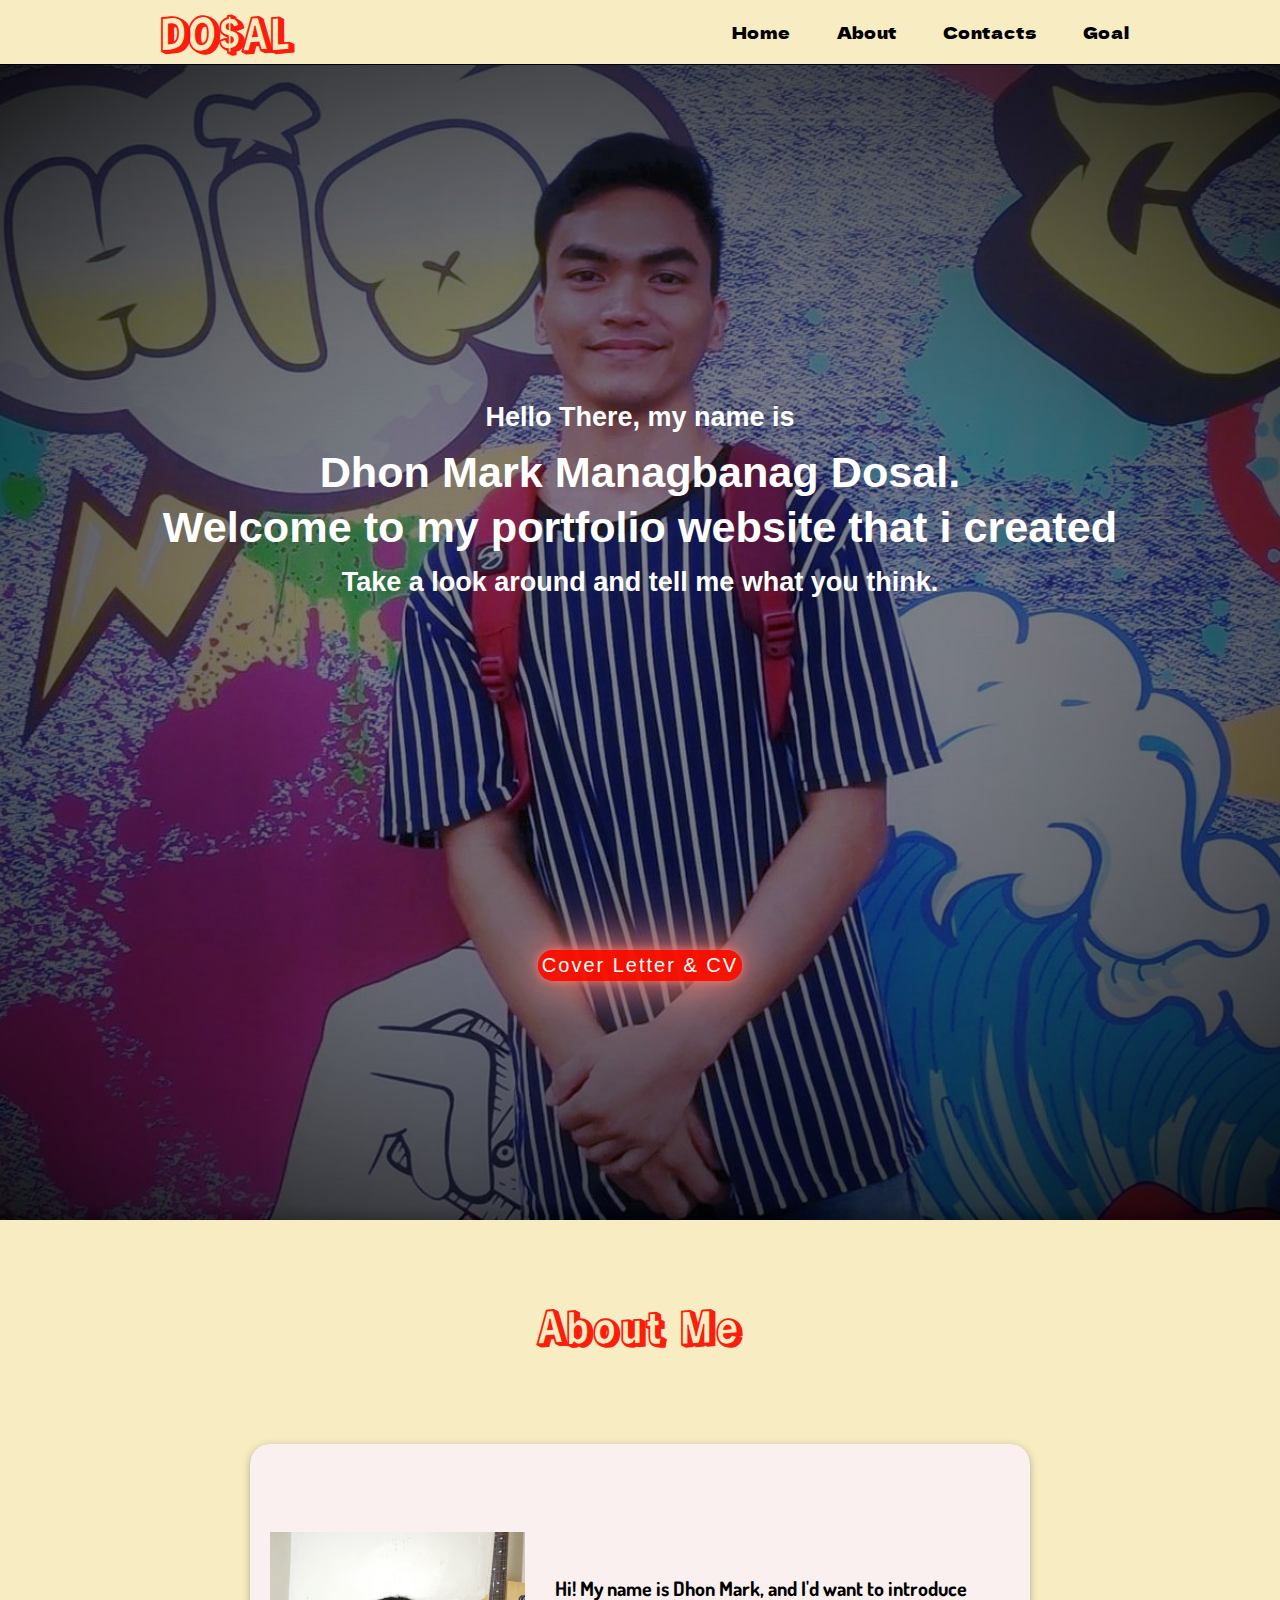
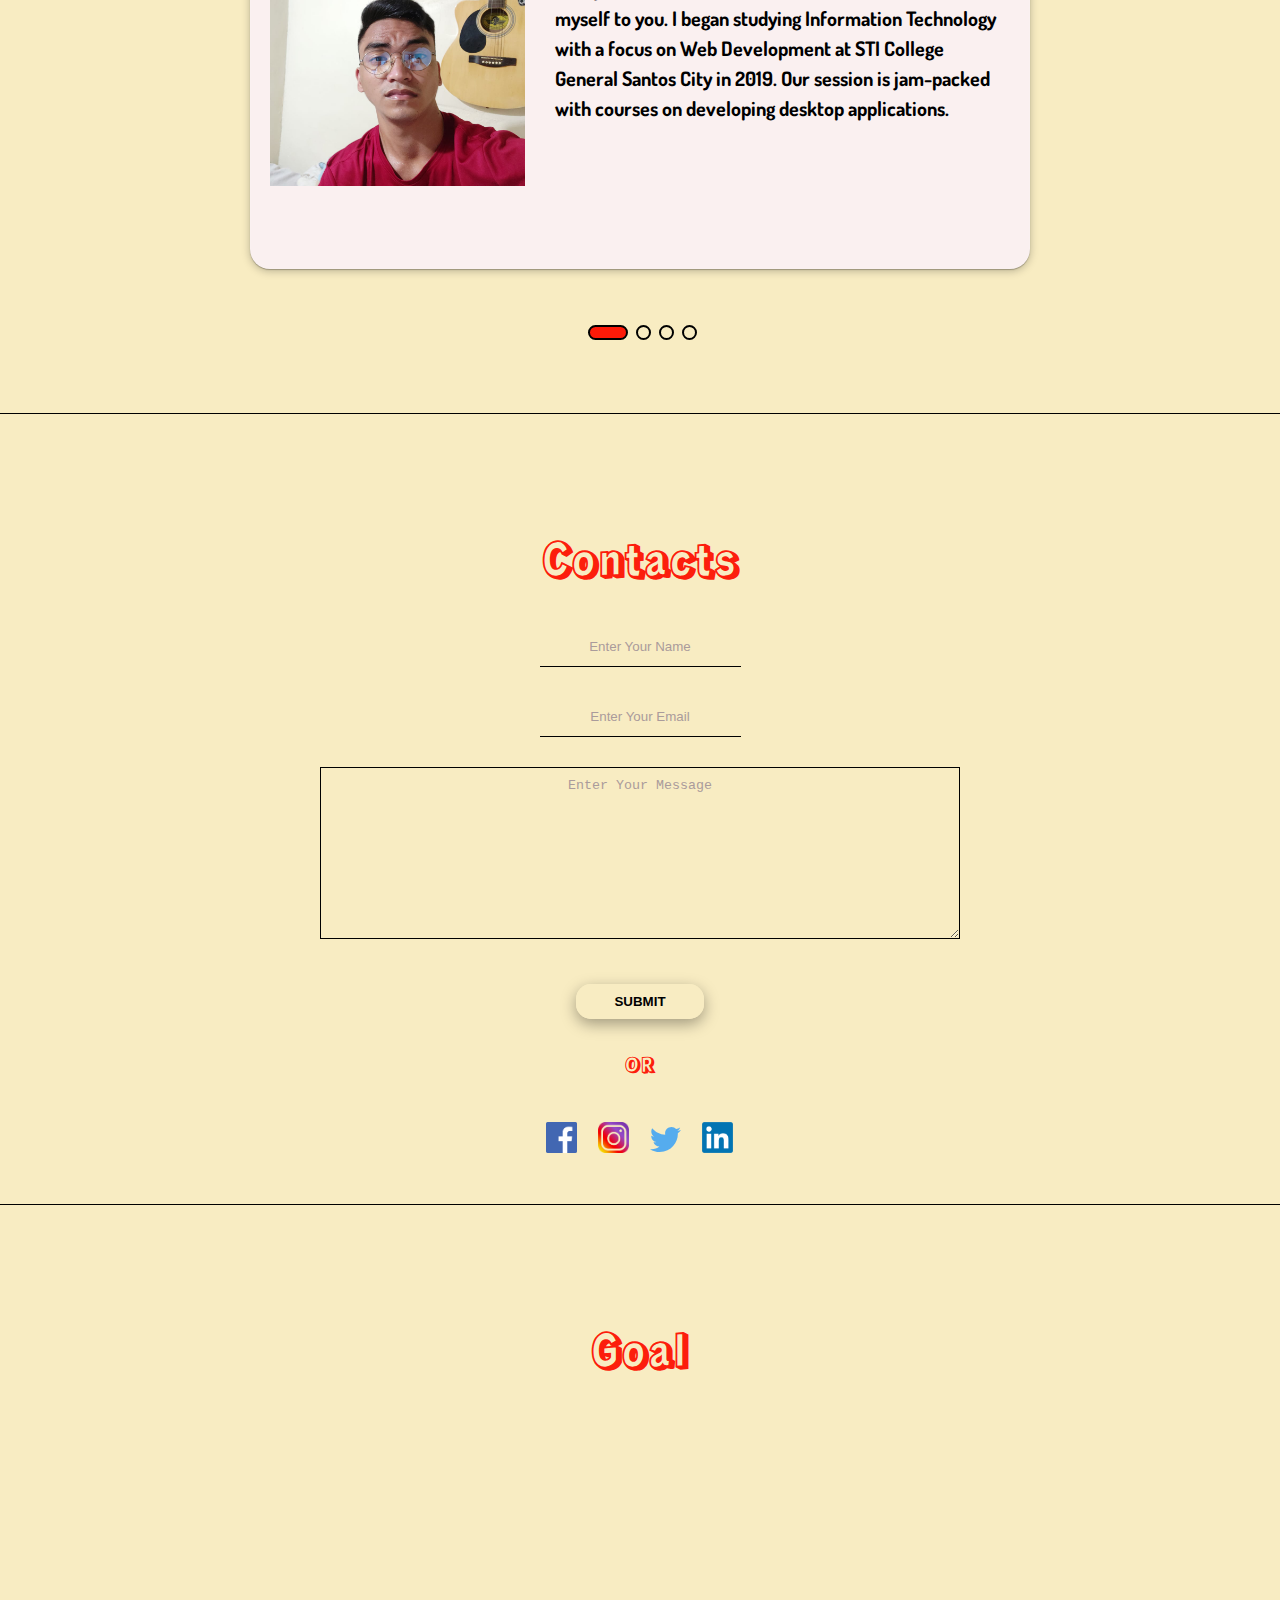
==== index.html @ 9e1e5429 "Creating Goal page" ====
<!DOCTYPE html>
<html>
  <head>
    <meta charset="UTF-8" />
    <meta http-equiv="X-UA-Compatible" content="IE=edge" />
    <meta name="viewport" content="width=device-width, initial-scale=1.0" />
    <title>Dhon Mark Dosal</title>
    <link
      href="https://fonts.googleapis.com/css2?family=Dela+Gothic+One&family=Rock+Salt&display=swap"
      rel="stylesheet"
    />
    <link
      href="https://fonts.googleapis.com/css2?family=Abel&family=Rampart+One&display=swap"
      rel="stylesheet"
    />
    <link rel="stylesheet" href="style.css" />
    <link rel="stylesheet" href="Contacts-Page.css" />
    <link rel="stylesheet" href="AboutMe-Page.css" />
    <link rel="stylesheet" href="Project.css">
  </head>
  <body>
    <!-- Navigation Section -->

    <nav class="nav-container">
      <div class="Logo">
        <a href="#">
          <h5 class="logo-size">Do$aL</h5>
        </a>
        <div class="burger">
          <div class="line1"></div>
          <div class="line2"></div>
          <div class="line3"></div>
        </div>
      </div>
      <ul class="nav-link">
        <li><a href="#">Home</a></li>
        <li><a href="#about">About</a></li>
        <li><a href="#contact">Contacts</a></li>
        <li><a href="#goal">Goal</a></li>
      </ul>
    </nav>

    <!-- Home Section -->

    <section id="home">
      <div class="home-page">
        <h2>Hello There, my name is</h2>
        <h5>Dhon Mark Managbanag Dosal.</h5>
        <h6>Welcome to my portfolio website that i created</h6>
        <h3>Take a look around and tell me what you think.</h3>
      </div>

      <div class="click-me">
        <a href="/Cover&ResumeHTML.html" class="a__" target="CL&RS">
          Cover Letter & CV
        </a>
      </div>
    </section>

    <!-- About Section -->

    <div id="about" class="parent-container">
      <div class="about-title">
        <h6>
          About Me
        </h6>
      </div>
      <div class="container">
        <div class="wrapper">
          <div class="card">
            <div class="card-thumb">
              <img src="images/profile.jpg" alt="" />
            </div>
            <div class="card-body">
              <p id="up-intro" class="review">
                Hi! My name is Dhon Mark, and I'd want to introduce myself to
                you. I began studying Information Technology with a focus on Web
                Development at STI College General Santos City in 2019. Our
                session is jam-packed with courses on developing desktop
                applications.
              </p>
            </div>
          </div>

          <div class="card">
            <div class="card-thumb">
              <img
                src="images/alsome.jpg"
                id="upimage"
                class="client-img"
                alt=""
              />
            </div>
            <div class="card-body">
              <p class="review">
                However, I prefer website creation to a high-paying career in
                the near future. Even though I didn't enjoy this course at first
                since my mother chose it for me, I took it anyway because I know
                I can do it and I am confidence in myself and my abilities, and
                I have proven to myself that this course is one where you will
                continue and try until you succeed.
              </p>
            </div>
          </div>

          <div class="card">
            <div class="card-thumb">
              <img
                src="images/family.jpg"
                id="upimage"
                class="client-img"
                alt=""
              />
            </div>
            <div class="card-body">
              <p class="review">
                College, on the other hand, didn't actually help me learn web
                development. As a result, I chose to further my education by
                taking online classes, watching YouTube lessons, and reading
                e-books. I now have a solid foundation of front-end development
                and am starting to study back-end development. I like
                programming because it allows me to solve problems and I believe
                it helps me grow as a person. To pursue my programming job, I
                even gave up my casual gaming interest.
              </p>
            </div>
          </div>
          <div class="card">
            <div class="card-thumb">
              <img src="images/dancecompet.jpg" style="height: 100%;" alt="" />
            </div>
            <div class="card-body">
              <p id="up-intro" class="review">
                In terms of hobbies, I used to enjoy dancing and competing when
                I was in junior high because I was occasionally one of our
                school's representatives, which was also an achievement for me,
                and then it was all just experience, which I enjoy those days
                while I'm studying because my high school days aren't boring
                either.
              </p>
            </div>
          </div>
        </div>
        <div class="indicators">
          <button class="active"></button>
          <button></button>
          <button></button>
          <button></button>
        </div>
      </div>
    </div>

    <!-- Contacts Section -->

    <div id="contact" class="contact-container">
      <h6 class="contact-title">
        Contacts
      </h6>
      <form action="" class="form">
        <input
          type="text"
          name="name"
          class="input"
          placeholder="Enter Your Name"
        />
        <input
          type="email"
          name="email"
          class="input"
          placeholder="Enter Your Email"
        />
        <textarea
          name="msg"
          id="msg"
          cols="30"
          rows="10"
          placeholder="Enter Your Message"
        ></textarea>
        <input
          type="submit"
          value="SUBMIT"
          id="send"
          onclick="alert ('Thank You!')"
        />
      </form>
      <h6 class="or">
        OR
      </h6>
      <div class="socialmed-container">
        <div class="image-contact">
          <a
            href="https://www.facebook.com/profile.php?id=100070539969388"
            target="facebook-profile"
          >
            <img src="images/facebook.png" alt="" />
          </a>
        </div>
        <div class="image-contact">
          <a
            href="https://www.instagram.com/dhonmark7/"
            target="instagram-profile"
          >
            <img src="images/instagram.svg" alt="" />
          </a>
        </div>
        <div class="image-contact">
          <a href="https://twitter.com/dhon_mark" target="twitter-profile">
            <img src="images/twittersvg.svg" alt="" />
          </a>
        </div>
        <div class="image-contact">
          <a
            href="https://www.linkedin.com/in/dhon-mark-dosal-77a801222/"
            target="linked-profile"
          >
            <img src="images/linkedin.png" alt="" />
          </a>
        </div>
      </div>
    </div>

<!-- Goal Section -->

    <div id="goal" class="project-container">
      <h6> Goal </h6>
    </div>


    <script src="app.js"></script>
  </body>
</html>
---- style.css ----
@import url("https://fonts.googleapis.com/css2?family=Sarabun:wght@300&display=swap");
@import url("https://fonts.googleapis.com/css2?family=Dosis:wght@300&display=swap");

* {
  padding: 0;
  margin: 0;
  box-sizing: border-box;
}
html {
  scroll-behavior: smooth;
}
/* Nav Style */

.nav-container {
  display: flex;
  width: 100%;
  height: auto;
  text-align: center;
  background: #f8ecc2;
  border-bottom: 1px solid #000000;
  font-family: "Dela Gothic One", cursive;
  align-content: stretch;
  justify-content: space-around;
  transition: 0.9s ease-in;
  position: fixed;
  z-index: 10;
  transition: all 5s ease-in;
  top: 0;
}
.Logo {
  display: flex;
  width: 15%;
  align-items: center;
  justify-content: center;
  transition: 0.5s ease-in-out;
}
.Logo a {
  text-decoration: none;
  text-transform: uppercase;
  color: #fd1100f5;
  font-size: 35px;
  font-family: "Rampart One", cursive;
  letter-spacing: -3px;
}
.nav-link {
  display: flex;
  width: 45%;
  align-items: center;
  justify-content: flex-end;
  transition: all 0.9s ease-in;
}
.nav-link li {
  display: flex;
  padding: 20px 4%;
}
.nav-link li a {
  text-decoration: none;
  color: #000000;
  font-family: "Dela Gothic One", cursive;
  font-size: 16px;
}
.burger {
  display: none;
  padding-top: 20px;
}
.burger div {
  width: 25px;
  height: 3px;
  background-color: #000000;
  margin: 5px;
}

@media only screen and (max-width: 800px) {
  .nav-container {
    flex-direction: column;
    width: 100%;
    transition: all 0.9s ease-in;
    position: fixed;
    z-index: 1;
    position: fixed;
  }
  .Logo {
    width: 100%;
    display: flex;
    align-items: center;
    padding-left: 21.5%;
    transition: 0.9s ease-in;
    margin: 10px 0px;
  }
  .Logo a {
    width: 70%;
  }
  .burger {
    display: block;
    padding-top: 3px;
    margin-left: 20%;
    cursor: pointer;
  }
  .nav-link {
    width: 100%;
    flex-direction: column;
    display: none;
    align-items: center;
    justify-content: center;
    transition: 0.9s ease-in;
  }
  .nav-link ul {
    width: 100%;
  }
  .nav-link.active {
    display: flex;
    transition: 0.9s ease-in;
  }
}

/* Home Style */

section {
  position: relative;
  margin-top: 50px;
  width: 100%;
  height: 130vh;
  background-position: bottom;
  background-repeat: no-repeat;
  background-size: cover;
  background-image: url("./images/Dosalpic.jpg");
  transition: 0.5s;
  overflow: hidden;
}
.home-page {
  display: flex;
  width: 100%;
  height: 100vh;
  align-items: center;
  justify-content: center;
  flex-direction: column;
  font-size: 30px;
  font-family: "Franklin Gothic Medium", "Arial Narrow", Arial, sans-serif;
  line-height: 55px;
  color: #ffffff;
  transition: 0.5s ease-in-out;
}
h2 {
  font-size: 3vh;
}
h5,
h6 {
  font-size: 4.8vh;
}
h6 {
  font-size: 4.8vh;
}
h3 {
  font-size: 3vh;
}

@media only screen and (max-width: 1050px) {
  .home-page {
    display: flex;
    width: 100%;
    height: 100vh;
    align-items: center;
    justify-content: center;
    line-height: 60px;
    transition: 0.8s ease-out;
  }

  h2 {
    font-size: 2.5vh;
  }
  h5 {
    font-size: 4vh;
  }
  h6 {
    font-size: 4vh;
  }
  h3 {
    font-size: 2.5vh;
  }
}

@media only screen and (max-width: 700px) {
  .home-page {
    display: flex;
    width: 100%;
    align-items: center;
    justify-content: center;
    line-height: 50px;
    transition: 0.8s ease-out;
  }
  h2 {
    font-size: 2.5vh;
  }
  h5 {
    font-size: 3.5vh;
  }
  h6 {
    font-size: 3.5vh;
  }
  h3 {
    font-size: 2.5vh;
  }
}

@media only screen and (max-width: 600px) {
  .Logo a {
    display: flex;
    font-size: 35px;
    justify-content: center;
    align-items: center;
  }
  .home-page {
    justify-content: center;
    line-height: 40px;
    transition: 0.8s ease-out;
  }
  h2 {
    font-size: 2.5vh;
  }
  h5 {
    font-size: 3.5vh;
  }
  h6 {
    font-size: 2vh;
  }
  h3 {
    font-size: 2vh;
  }
}
@media only screen and (max-width: 414px) {
  h5 {
    font-size: 19px;
  }
}
.click-me {
  display: flex;
  width: 100%;
  height: 40px;
  align-items: flex-start;
  justify-content: center;
  font-family: "Franklin Gothic Medium", "Arial Narrow", Arial, sans-serif;
}
.click-me .a__ {
  font-size: 20px;
  text-decoration: none;
  text-transform: capitalize;
  letter-spacing: 2px;
  color: #fff;
  background-color: #fd1100f5;
  box-shadow: 0 0 10px #ff7369f5, 0 0 40px #f07f77f5, 0 0 80px #d4837df5;
  transition: 0.3s;
  padding: 4px;
  position: absolute;
  border-radius: 15px;
}
.a__:hover {
  border-radius: 15px;
  box-shadow: 0 0 0 0;
  transition: 1s;
}
---- Contacts-Page.css ----
/* Contact Me Style
width 257.3px
height 534.4px
half 227px
*/

.contact-container {
  width: 100%;
  height: auto;
  background: #f8ecc2;
  flex-direction: column;
  border-top: 1px solid #000000;
  border-bottom: 1px solid #000000;
}
.contact-title {
  display: flex;
  width: 100%;
  height: 30%;
  padding: 7rem 0;
  align-items: center;
  justify-content: center;
  font-family: "Rampart One", cursive;
  color: #fd1100f5;
  letter-spacing: -1px;
}
.form {
  display: flex;
  flex-direction: column;
  box-sizing: border-box;
  align-items: center;
  color: #fff;
  margin-top: -5.5rem;
}
.input {
  padding: 12px;
  margin: 15px;
  border: none;
  outline: none;
  border-bottom: 1px solid black;
  background: linear-gradient(#f8ecc2, #f8ecc2);
}
::-webkit-input-placeholder {
  color: #aa9b9b;
  text-align: center;
}
#msg {
  width: 50%;
  padding: 10px;
  margin: 15px;
  border: none;
  outline: none;
  border: 1px solid black;
  background: linear-gradient(#f8ecc2, #f8ecc2);
}
#send {
  padding: 10px;
  width: 10%;
  margin: 30px;
  border: none;
  outline: none;
  background: linear-gradient(#f8ecc2, #f8ecc2);
  box-shadow: rgba(0, 0, 0, 0.35) 0px 5px 15px;
  border-radius: 15px;
  font-weight: bold;
}
#send:hover {
  cursor: pointer;
  box-shadow: 0 0 0 0;
  transition: 1s;
}
.socialmed-container {
  width: 100%;
  display: flex;
  justify-content: center;
  align-items: center;
  position: relative;
  bottom: 5%;
  font-family: "Rampart One", cursive;
  color: #fd1100f5;
  font-size: 25px;
  padding: 2.76rem 0;
}
.image-contact {
  width: 2.5%;
  height: 2%;
  margin: 0 10px;
}
.or {
  display: flex;
  width: 100%;
  justify-content: center;
  font-size: 20px;
  font-family: "Rampart One", cursive;
  color: #fd1100f5;
}

@media (max-width: 800px) {
  #send {
    width: 20%;
  }
  .socialmed-container {
    bottom: 25px;
  }
  .contact-title {
    padding-top: 4rem;
    font-size: 12px;
  }
  .form {
    margin-top: -2rem;
  }
}
/*
  @media (max-width: 450px) {
    .contact-title {
      padding-top: 38%;
    }
    #msg {
      width: 50%;
    }
    .image-contact {
      width: 3%;
      height: 2.5%;
      margin: 0 10px;
    }
  }
  @media (max-height: 400px) {
    .contact-container{
      height: auto;
    }
  }
  @media (max-width: 375px) {
    .form {
      margin: -50px 0;
    }
    .or {
      padding-top: 70px;
    }
    .socialmed-container {
      padding-top: 20px;
    }
  }
  @media (max-height: 385px) {
    .contact-container{
      height: auto;
    }
    .form{
        margin-top: -75px;
    }
  }
  .thankyou {
    width: 100%;
    height: 100vh;
    display: flex;
    justify-content: center;
    align-items: center;
    font-size: 20px;
    font-family: "Rampart One", cursive;
  }
  */
---- AboutMe-Page.css ----
/* About Me Style */

.parent-container {
  position: relative;
  width: 100%;
  height: auto;
  display: flex;
  justify-content: center;
  align-items: center;
  font-family: "Dosis", sans-serif;
  background: #f8ecc2;
}
.about-title {
  display: flex;
  width: 100%;
  height: 25%;
  top: 6px;
  position: absolute;
  align-items: center;
  justify-content: center;
  font-family: "Rampart One", cursive;
  color: #fd1100f5;
  letter-spacing: -1px;
}
.container {
  position: relative;
  width: 800px;
  min-width: 350px;
  min-height: 250px;
  padding-bottom: 40px;
  overflow: hidden;
}
.wrapper {
  width: 400%;
  min-height: 100%;
  display: flex;
  justify-content: space-between;
  transition: 1s;
  padding-top: 120px;
}
.card {
  width: 800px;
  min-height: 100%;
  background: #faf0f0;
  border-radius: 20px;
  box-shadow: rgba(0, 0, 0, 0.25) 0px 0.0625em 0.0625em,
    rgba(0, 0, 0, 0.25) 0px 0.125em 0.5em,
    rgba(255, 255, 255, 0.1) 0px 0px 0px 1px inset;
  display: flex;
  justify-content: center;
  align-items: center;
  padding: 20px;
  margin: 6.5rem 10px;
}
.card-thumb {
  width: 70%;
  height: 250px;
  border-top-left-radius: 10px;
  border-bottom-left-radius: 10px;
  position: relative;
}
.client-image {
  width: 100%;
  height: 100%;
  object-fit: cover;
}
#upimage {
  height: 105%;
  margin-top: -5px;
}
img {
  width: 96%;
}
.card-body {
  width: 120%;
  min-height: 80%;
  height: auto;
  margin-left: 20px;
  position: relative;
  padding-bottom: 50px;
}
#up-intro {
  padding-top: 5px;
}
.review {
  font-size: 20px;
  font-weight: bold;
  line-height: 30px;
  margin-top: 65px;
}
.rating {
  position: absolute;
  bottom: 10px;
  left: 0;
  display: flex;
  justify-content: center;
  align-items: center;
}
.indicators {
  position: absolute;
  bottom: 9%;
  left: 50%;
  transform: translateX(-50%);
}
.indicators button {
  background: none;
  border: none;
  outline: none;
  width: 15px;
  height: 15px;
  border-radius: 50%;
  border: 2px solid rgb(0, 0, 0);
  cursor: pointer;
  margin-left: 5px;
  transition: 0.5s;
}
button.active {
  width: 40px;
  border-radius: 50px;
  background: #fd1100f5;
}
@media (max-width: 800px) {
  .about-title {
    font-size: 12px;
    display: flex;
    width: 100%;
    top: -3rem;
    position: absolute;
    justify-content: center;
    font-family: "Rampart One", cursive;
    color: #fd1100f5;
    letter-spacing: -1px;
  }
  .container {
    width: 50%;
    margin: auto;
  }
  .wrapper {
    width: 400%;
    min-height: 100%;
    display: flex;
    justify-content: space-between;
    transition: 1s;
  }
  .card {
    flex-direction: column;
    height: 685px;
    margin-top: 15px;
  }
  #upimage {
    height: 100%;
    margin: 60px 5px;
  }
  .card-thumb {
    width: 100%;
    border-radius: 10px;
  }
  .card-body {
    width: 100%;
    min-height: auto;
    margin-left: 0;
  }
}
/*
  @media (max-width: 414px) {
    h5 {
      font-size: 3.5vh;
    }
    .logo-size {
      font-size: 4vh;
    }
    .parent-container {
      position: relative;
      width: 100%;
      height: auto;
    }
    .card{
        margin-top: 4rem;
    }
    .about-title {
      top: -5rem;
  }

  @media (max-width: 380px) {
    h5 {
      font-size: 3vh;
    }
    .logo-size {
      font-size: 4vh;
    }
    .parent-container {
      position: relative;
      width: 100%;
      height: auto;
    }
    .about-title {
      top: -4rem;
    }
  }
  @media (max-height: 385px) {
    .parent-container{
      height: 150%;
    }
  }
}
*/
---- Project.css ----
.project-container {
  width: 100;
  height: 100vh;
  background-color: blanchedalmond;
  display: flex;
  justify-content: center;
  padding-top: 7rem;
  font-family: "Rampart One", cursive;
  color: #fd1100f5;
  letter-spacing: -1px;
  background: #f8ecc2;
}
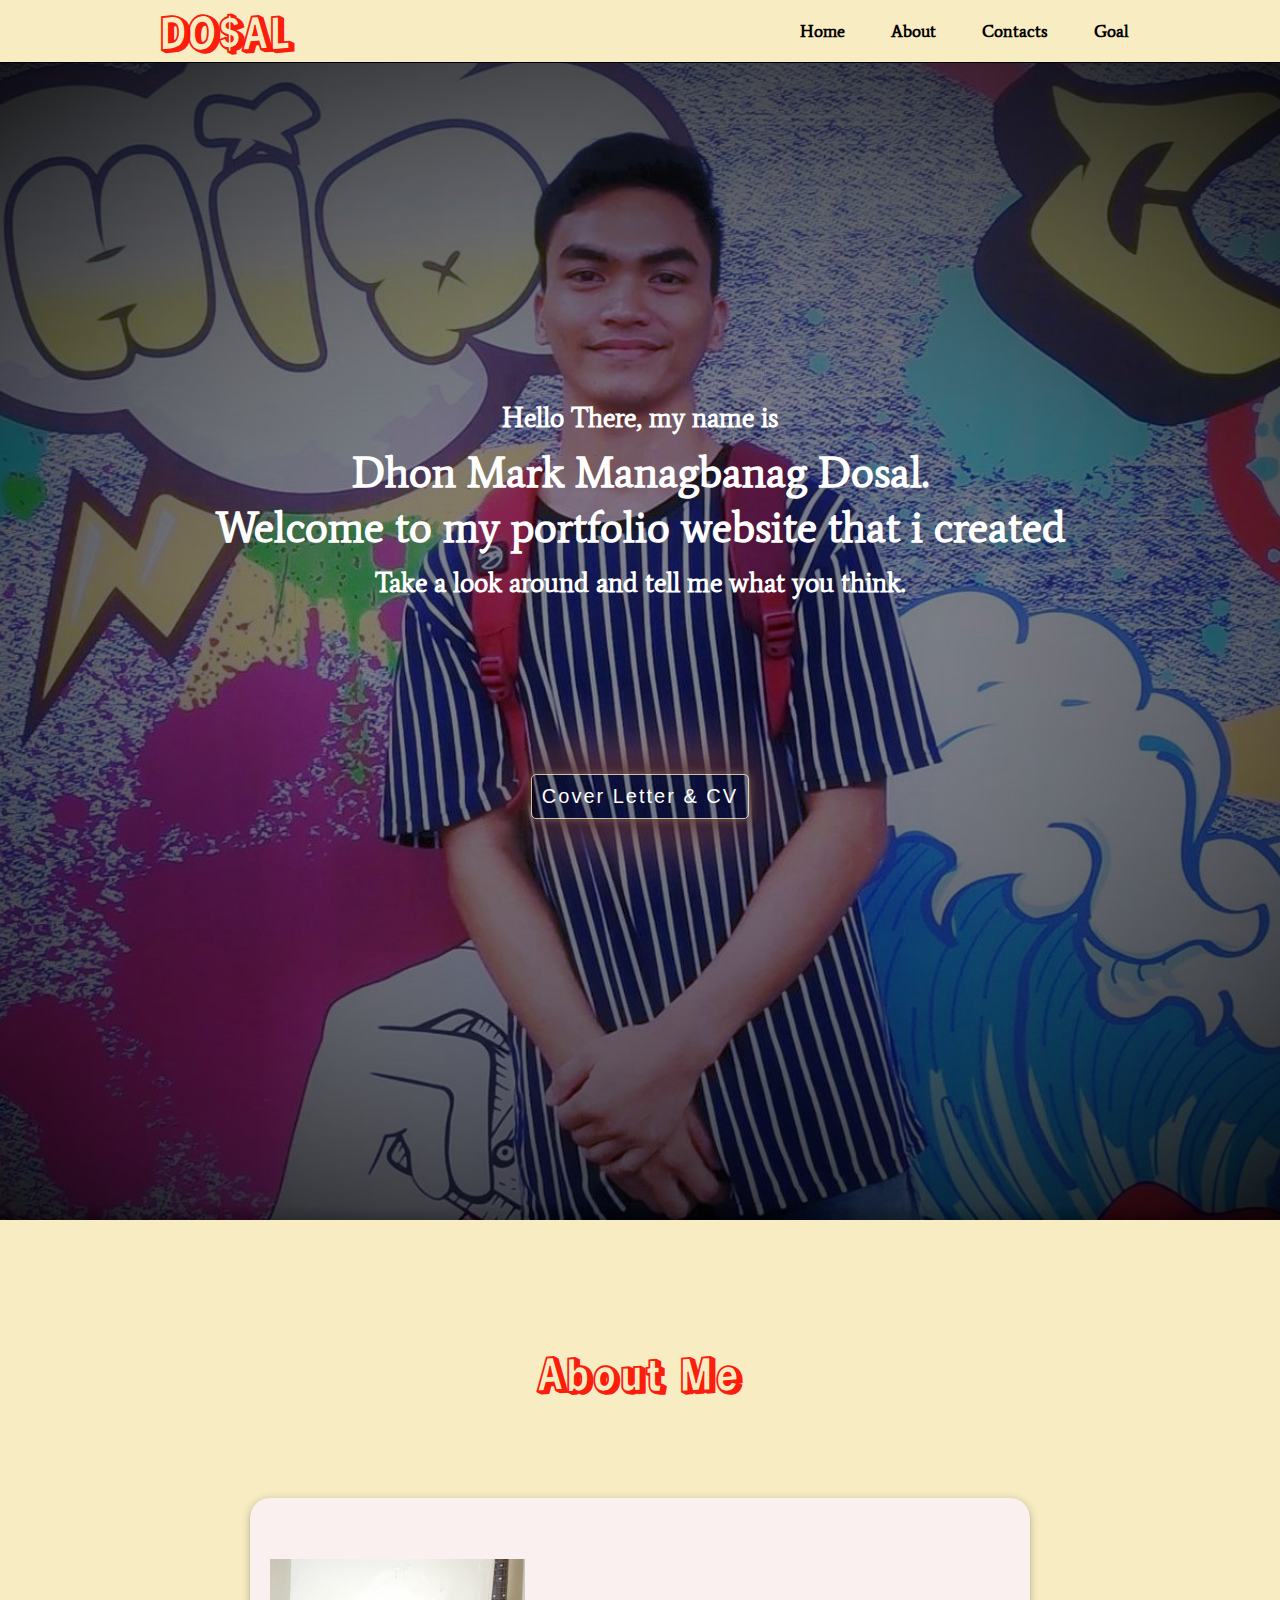
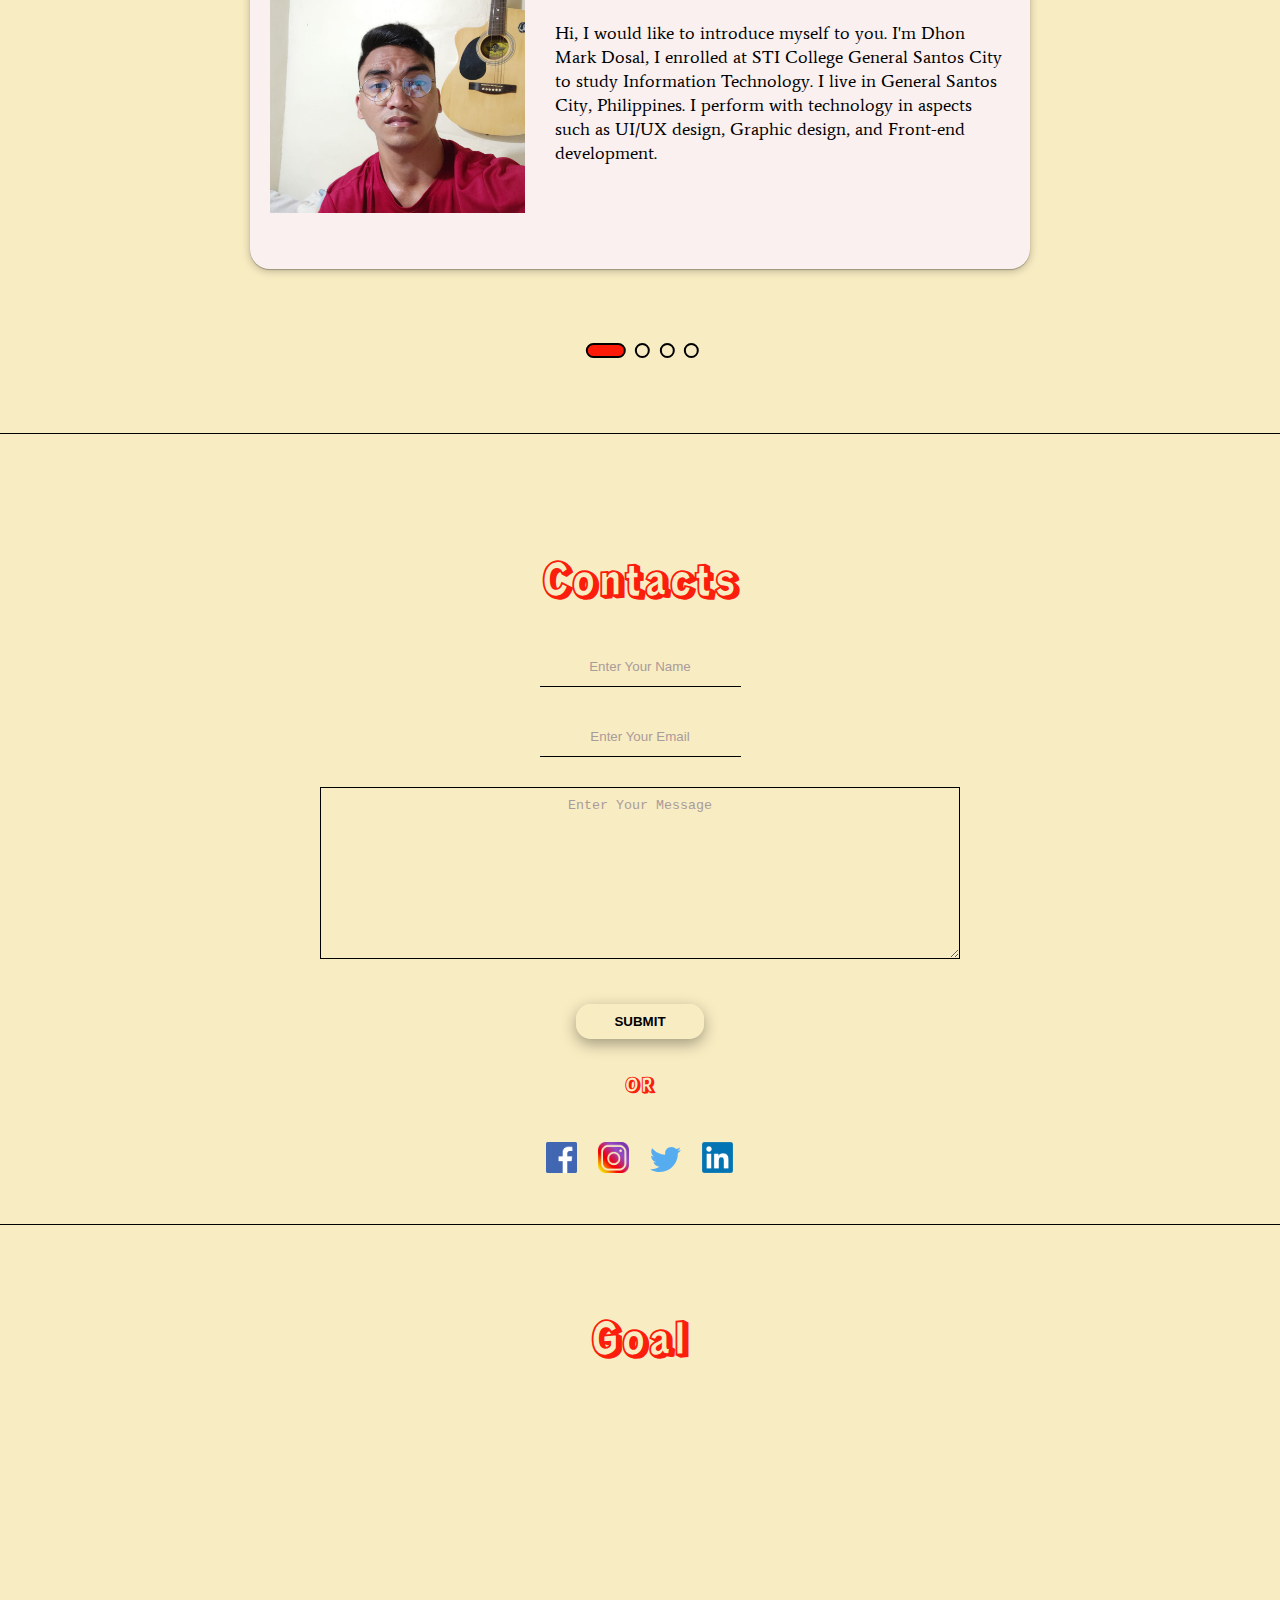
==== commit 6ab29e36: "about me update the tool use" ====
--- a/index.html
+++ b/index.html
@@ -6,17 +6,14 @@
     <meta name="viewport" content="width=device-width, initial-scale=1.0" />
     <title>Dhon Mark Dosal</title>
     <link
-      href="https://fonts.googleapis.com/css2?family=Dela+Gothic+One&family=Rock+Salt&display=swap"
-      rel="stylesheet"
-    />
-    <link
       href="https://fonts.googleapis.com/css2?family=Abel&family=Rampart+One&display=swap"
       rel="stylesheet"
     />
+    <link rel="Webpage icon" type="device-icon/png" href="images/device.png" />
     <link rel="stylesheet" href="style.css" />
     <link rel="stylesheet" href="Contacts-Page.css" />
     <link rel="stylesheet" href="AboutMe-Page.css" />
-    <link rel="stylesheet" href="Project.css">
+    <link rel="stylesheet" href="Project.css" />
   </head>
   <body>
     <!-- Navigation Section -->
@@ -73,11 +70,11 @@
             </div>
             <div class="card-body">
               <p id="up-intro" class="review">
-                Hi! My name is Dhon Mark, and I'd want to introduce myself to
-                you. I began studying Information Technology with a focus on Web
-                Development at STI College General Santos City in 2019. Our
-                session is jam-packed with courses on developing desktop
-                applications.
+                Hi, I would like to introduce myself to you. I'm Dhon Mark
+                Dosal, I enrolled at STI College General Santos City to study
+                Information Technology. I live in General Santos City,
+                Philippines. I perform with technology in aspects such as UI/UX
+                design, Graphic design, and Front-end development.
               </p>
             </div>
           </div>
@@ -93,12 +90,14 @@
             </div>
             <div class="card-body">
               <p class="review">
-                However, I prefer website creation to a high-paying career in
-                the near future. Even though I didn't enjoy this course at first
-                since my mother chose it for me, I took it anyway because I know
-                I can do it and I am confidence in myself and my abilities, and
-                I have proven to myself that this course is one where you will
-                continue and try until you succeed.
+                In the coming years, I prefer website design to a high-paying
+                and in-demand job. I didn't love this course at first because,
+                it was chosen for me by my family, but i continued because i
+                know i can do it and have a knowledge from it. In this field,
+                you can say that you need to take time to test your knowledge,
+                perseverance, and skills. However, I must prove to myself that
+                i'm capable of doing so, and also demonstrate to others my
+                success in this field.
               </p>
             </div>
           </div>
@@ -114,30 +113,36 @@
             </div>
             <div class="card-body">
               <p class="review">
-                College, on the other hand, didn't actually help me learn web
-                development. As a result, I chose to further my education by
-                taking online classes, watching YouTube lessons, and reading
-                e-books. I now have a solid foundation of front-end development
-                and am starting to study back-end development. I like
-                programming because it allows me to solve problems and I believe
-                it helps me grow as a person. To pursue my programming job, I
-                even gave up my casual gaming interest.
+                Now I’m a 4th-year college. On the other hand, college did not
+                fully assist me in learning web development. As a result, I
+                chose to keep my education by taking online classes, watching
+                YouTube videos, and reading e-books. Now I've developed a solid
+                foundation in front-end development and I'm working part-time as
+                a UI/UX designer. I enjoy visual design and programming because
+                they allow me to solve problems and help me develop as a person.
               </p>
             </div>
           </div>
           <div class="card">
             <div class="card-thumb">
-              <img src="images/dancecompet.jpg" style="height: 100%;" alt="" />
-            </div>
-            <div class="card-body">
-              <p id="up-intro" class="review">
-                In terms of hobbies, I used to enjoy dancing and competing when
-                I was in junior high because I was occasionally one of our
-                school's representatives, which was also an achievement for me,
-                and then it was all just experience, which I enjoy those days
-                while I'm studying because my high school days aren't boring
-                either.
-              </p>
+              <img src="images/Tools.jpg" style="height: 100%;" alt="" />
+            </div>
+            <div class="card-body">
+              <div class="tool-container">
+                <h1 class="title-tool">Tools Used:</h1>
+
+                <ul class="list-container">
+                  <li class="list">HTML</li>
+                  <li class="list">CSS</li>
+                  <li class="list">JAVASCRIPT</li>
+                  <li class="list">Figma</li>
+                  <li class="list">Adobe XD</li>
+                  <li class="list">Adobe PS</li>
+                  <li class="list">Github (Web hosting)</li>
+                  <li class="list">Git (Version Control)</li>
+                  <li class="list">ReactJS Library</li>
+                </ul>
+              </div>
             </div>
           </div>
         </div>
@@ -219,12 +224,11 @@
       </div>
     </div>
 
-<!-- Goal Section -->
+    <!-- Goal Section -->
 
     <div id="goal" class="project-container">
-      <h6> Goal </h6>
+      <h6>Goal</h6>
     </div>
-
 
     <script src="app.js"></script>
   </body>
--- a/style.css
+++ b/style.css
@@ -1,5 +1,4 @@
-@import url("https://fonts.googleapis.com/css2?family=Sarabun:wght@300&display=swap");
-@import url("https://fonts.googleapis.com/css2?family=Dosis:wght@300&display=swap");
+@import url("https://fonts.googleapis.com/css2?family=Poppins:wght@300;800&display=swap");
 
 * {
   padding: 0;
@@ -18,7 +17,6 @@
   text-align: center;
   background: #f8ecc2;
   border-bottom: 1px solid #000000;
-  font-family: "Dela Gothic One", cursive;
   align-content: stretch;
   justify-content: space-around;
   transition: 0.9s ease-in;
@@ -56,8 +54,9 @@
 .nav-link li a {
   text-decoration: none;
   color: #000000;
-  font-family: "Dela Gothic One", cursive;
-  font-size: 16px;
+  font-family: "Average", serif;
+  font-size: 17px;
+  font-weight: bolder;
 }
 .burger {
   display: none;
@@ -83,7 +82,7 @@
     width: 100%;
     display: flex;
     align-items: center;
-    padding-left: 21.5%;
+    padding-left: 23%;
     transition: 0.9s ease-in;
     margin: 10px 0px;
   }
@@ -135,7 +134,7 @@
   justify-content: center;
   flex-direction: column;
   font-size: 30px;
-  font-family: "Franklin Gothic Medium", "Arial Narrow", Arial, sans-serif;
+  font-family: "Average", serif;
   line-height: 55px;
   color: #ffffff;
   transition: 0.5s ease-in-out;
@@ -235,26 +234,25 @@
 .click-me {
   display: flex;
   width: 100%;
-  height: 40px;
   align-items: flex-start;
   justify-content: center;
   font-family: "Franklin Gothic Medium", "Arial Narrow", Arial, sans-serif;
+  margin-top: -11rem;
 }
 .click-me .a__ {
   font-size: 20px;
   text-decoration: none;
-  text-transform: capitalize;
   letter-spacing: 2px;
   color: #fff;
-  background-color: #fd1100f5;
-  box-shadow: 0 0 10px #ff7369f5, 0 0 40px #f07f77f5, 0 0 80px #d4837df5;
+  background-color: #fda49e00;
+  box-shadow: 0 0 10px #755d5c, 0 0 40px #300a0af5, 0 0 80px #d4837df5;
   transition: 0.3s;
-  padding: 4px;
+  padding: 10px;
   position: absolute;
-  border-radius: 15px;
+  border-radius: 5px;
+  border: 0.5px solid #f8ecc2cc;
 }
 .a__:hover {
-  border-radius: 15px;
-  box-shadow: 0 0 0 0;
+  box-shadow: 0 0 4px 0;
   transition: 1s;
 }
--- a/Contacts-Page.css
+++ b/Contacts-Page.css
@@ -30,6 +30,7 @@
   align-items: center;
   color: #fff;
   margin-top: -5.5rem;
+  font-family: "Average", serif;
 }
 .input {
   padding: 12px;
--- a/AboutMe-Page.css
+++ b/AboutMe-Page.css
@@ -1,3 +1,5 @@
+@import url("https://fonts.googleapis.com/css2?family=Average&display=swap");
+
 /* About Me Style */
 
 .parent-container {
@@ -14,7 +16,7 @@
   display: flex;
   width: 100%;
   height: 25%;
-  top: 6px;
+  top: 50px;
   position: absolute;
   align-items: center;
   justify-content: center;
@@ -27,7 +29,7 @@
   width: 800px;
   min-width: 350px;
   min-height: 250px;
-  padding-bottom: 40px;
+  padding-bottom: 60px;
   overflow: hidden;
 }
 .wrapper {
@@ -36,7 +38,7 @@
   display: flex;
   justify-content: space-between;
   transition: 1s;
-  padding-top: 120px;
+  padding-top: 174px;
 }
 .card {
   width: 800px;
@@ -83,9 +85,9 @@
   padding-top: 5px;
 }
 .review {
-  font-size: 20px;
-  font-weight: bold;
-  line-height: 30px;
+  font-family: "Average", serif;
+  font-size: 18px;
+  line-height: 24px;
   margin-top: 65px;
 }
 .rating {
@@ -95,6 +97,24 @@
   display: flex;
   justify-content: center;
   align-items: center;
+}
+.tool-container {
+  width: 100%;
+  font-family: "Average", serif;
+}
+.title-tool {
+  display: flex;
+  font-size: 25px;
+  padding-top: 20px;
+  justify-content: center;
+}
+.list-container {
+  position: relative;
+  top: 10px;
+  justify-content: center;
+  left: 4rem;
+  font-family: "Average", serif;
+  font-size: 18px;
 }
 .indicators {
   position: absolute;
@@ -145,7 +165,7 @@
   .card {
     flex-direction: column;
     height: 685px;
-    margin-top: 15px;
+    margin-top: -15px;
   }
   #upimage {
     height: 100%;
@@ -160,47 +180,7 @@
     min-height: auto;
     margin-left: 0;
   }
-}
-/*
-  @media (max-width: 414px) {
-    h5 {
-      font-size: 3.5vh;
-    }
-    .logo-size {
-      font-size: 4vh;
-    }
-    .parent-container {
-      position: relative;
-      width: 100%;
-      height: auto;
-    }
-    .card{
-        margin-top: 4rem;
-    }
-    .about-title {
-      top: -5rem;
+  .indicators {
+    bottom: 10%;
   }
-
-  @media (max-width: 380px) {
-    h5 {
-      font-size: 3vh;
-    }
-    .logo-size {
-      font-size: 4vh;
-    }
-    .parent-container {
-      position: relative;
-      width: 100%;
-      height: auto;
-    }
-    .about-title {
-      top: -4rem;
-    }
-  }
-  @media (max-height: 385px) {
-    .parent-container{
-      height: 150%;
-    }
-  }
-}
-*/
+}--- a/Project.css
+++ b/Project.css
@@ -4,7 +4,7 @@
   background-color: blanchedalmond;
   display: flex;
   justify-content: center;
-  padding-top: 7rem;
+  padding-top: 5rem;
   font-family: "Rampart One", cursive;
   color: #fd1100f5;
   letter-spacing: -1px;
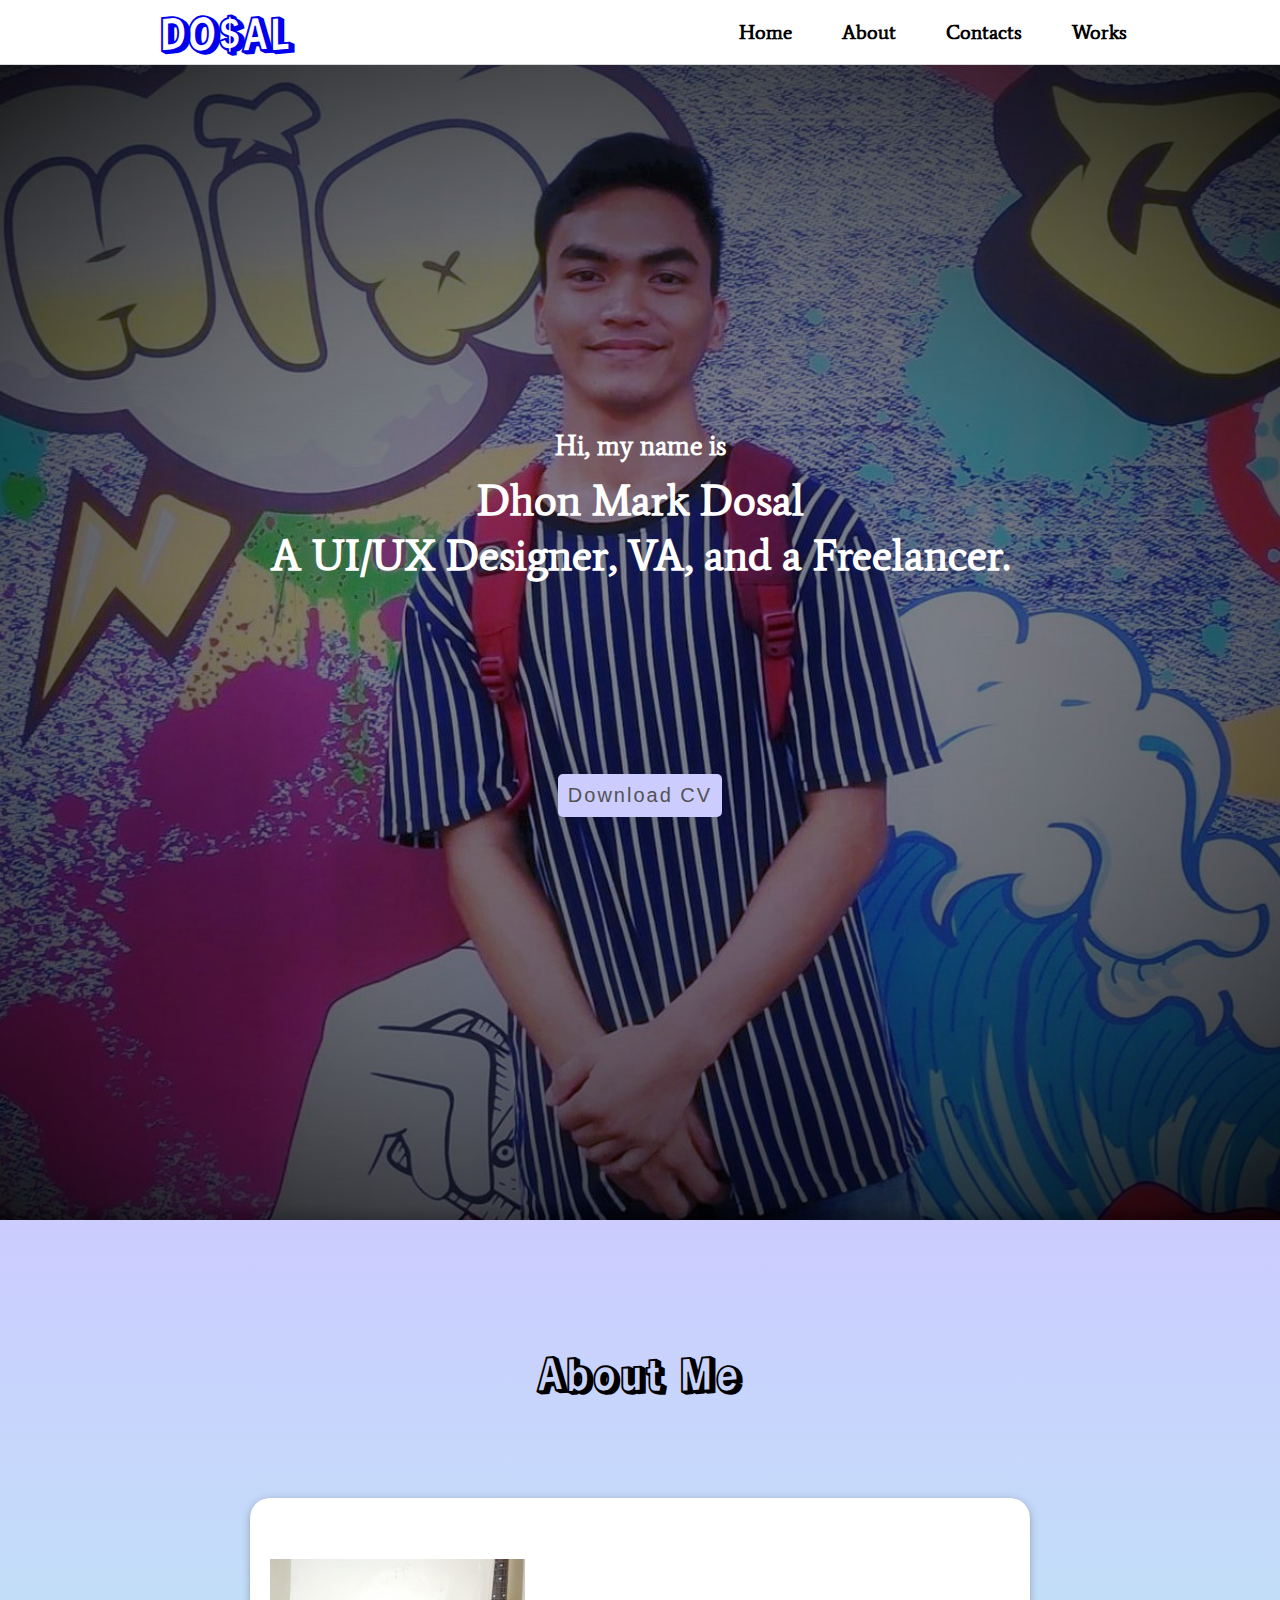
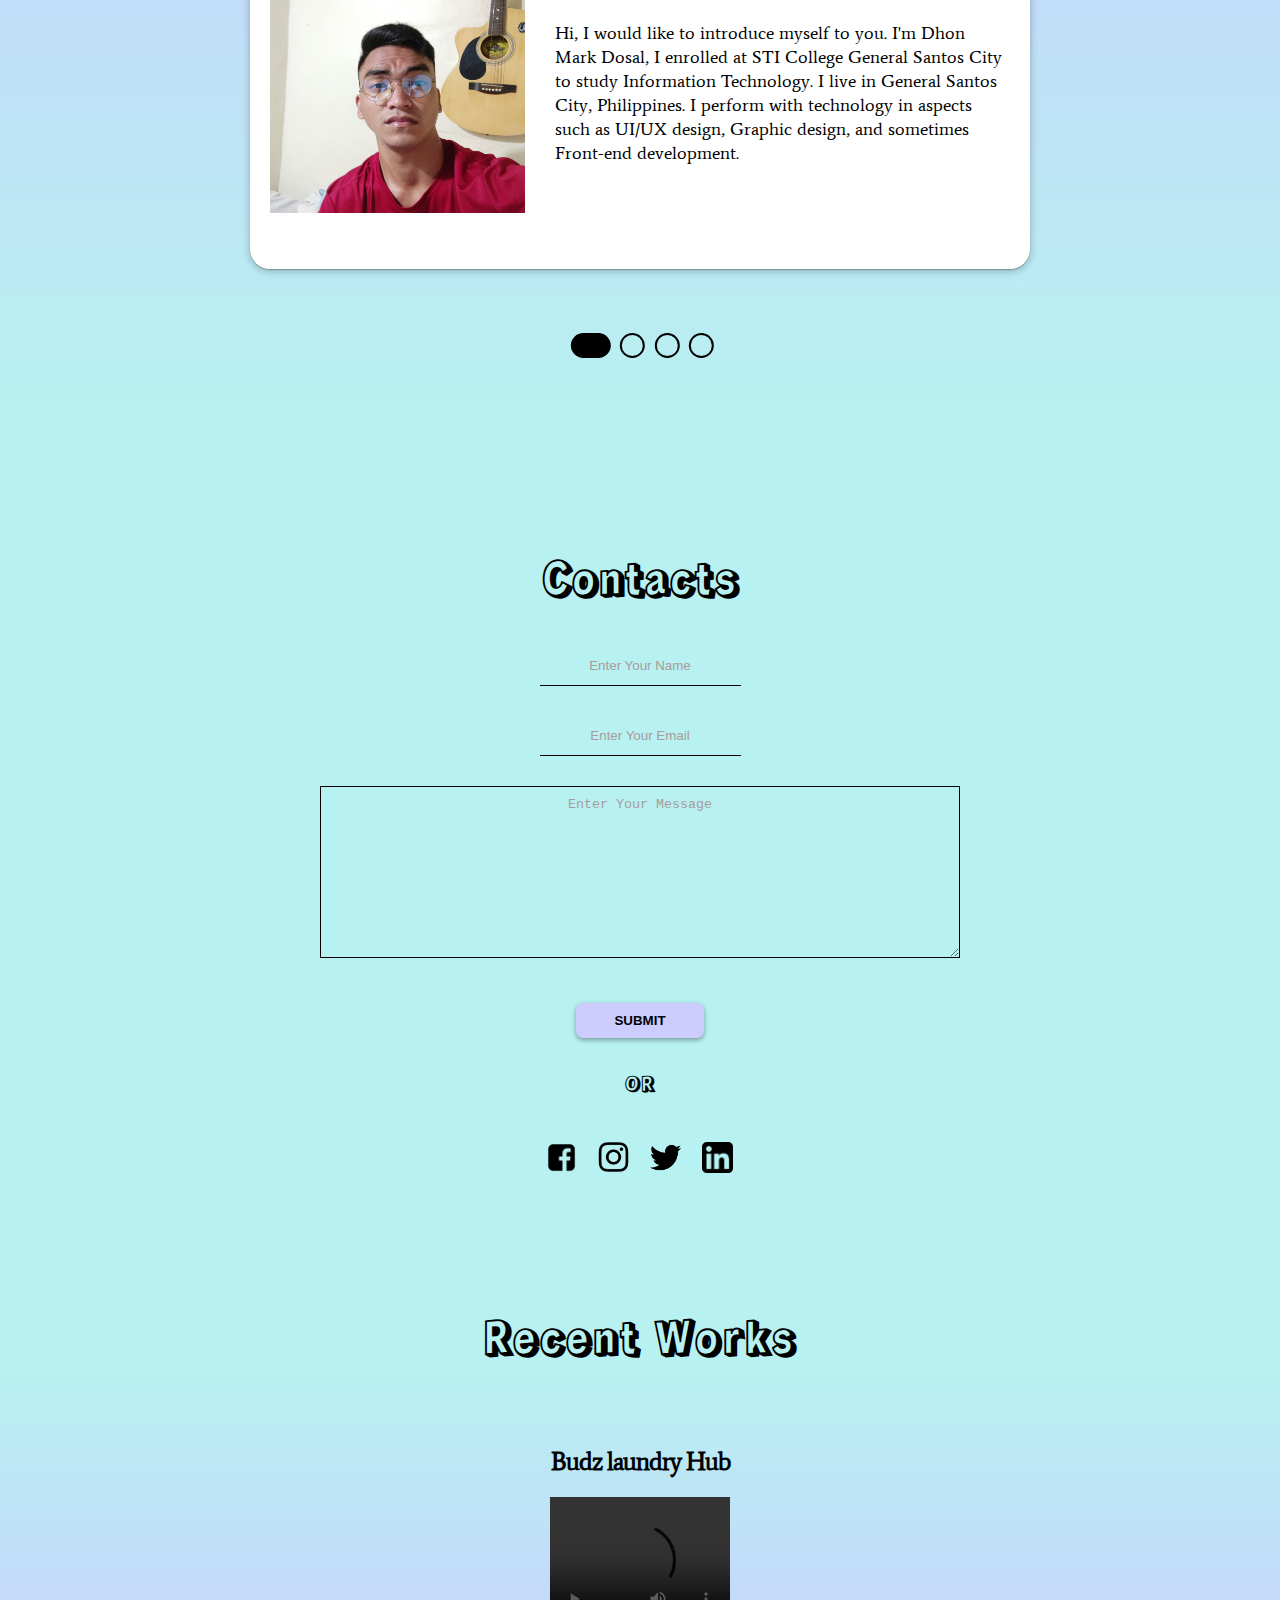
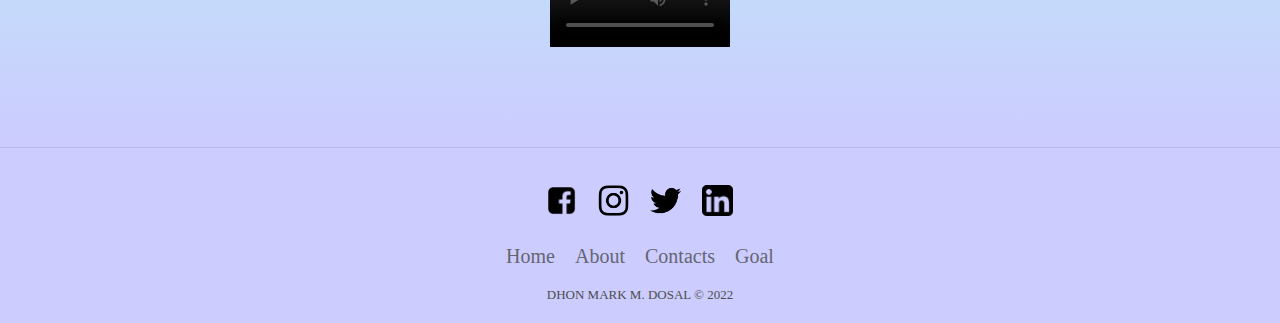
==== commit da7f287e: "update my projects" ====
--- a/index.html
+++ b/index.html
@@ -14,6 +14,7 @@
     <link rel="stylesheet" href="Contacts-Page.css" />
     <link rel="stylesheet" href="AboutMe-Page.css" />
     <link rel="stylesheet" href="Project.css" />
+    <link rel="stylesheet" href="footer.css">
   </head>
   <body>
     <!-- Navigation Section -->
@@ -30,10 +31,10 @@
         </div>
       </div>
       <ul class="nav-link">
-        <li><a href="#">Home</a></li>
-        <li><a href="#about">About</a></li>
-        <li><a href="#contact">Contacts</a></li>
-        <li><a href="#goal">Goal</a></li>
+        <li><a class="navLinks" href="#">Home</a></li>
+        <li><a class="navLinks" href="#about">About</a></li>
+        <li><a class="navLinks" href="#contact">Contacts</a></li>
+        <li><a class="navLinks" href="#Recentworks">Works</a></li>
       </ul>
     </nav>
 
@@ -41,15 +42,14 @@
 
     <section id="home">
       <div class="home-page">
-        <h2>Hello There, my name is</h2>
-        <h5>Dhon Mark Managbanag Dosal.</h5>
-        <h6>Welcome to my portfolio website that i created</h6>
-        <h3>Take a look around and tell me what you think.</h3>
+        <h2>Hi, my name is</h2>
+        <span class="anim_name"><h5>Dhon Mark Dosal</h5></span>
+        <h6> A UI/UX Designer, VA, and a Freelancer.</h6>
       </div>
 
       <div class="click-me">
-        <a href="/Cover&ResumeHTML.html" class="a__" target="CL&RS">
-          Cover Letter & CV
+        <a href="Cover&ResumeHTML.html" class="a__" target="CL&RS">
+           Download CV
         </a>
       </div>
     </section>
@@ -74,7 +74,7 @@
                 Dosal, I enrolled at STI College General Santos City to study
                 Information Technology. I live in General Santos City,
                 Philippines. I perform with technology in aspects such as UI/UX
-                design, Graphic design, and Front-end development.
+                design, Graphic design, and sometimes Front-end development.
               </p>
             </div>
           </div>
@@ -140,7 +140,7 @@
                   <li class="list">Adobe PS</li>
                   <li class="list">Github (Web hosting)</li>
                   <li class="list">Git (Version Control)</li>
-                  <li class="list">ReactJS Library</li>
+                  <li class="list">Canva</li>
                 </ul>
               </div>
             </div>
@@ -205,12 +205,12 @@
             href="https://www.instagram.com/dhonmark7/"
             target="instagram-profile"
           >
-            <img src="images/instagram.svg" alt="" />
+            <img src="images/insta.png" alt="" />
           </a>
         </div>
         <div class="image-contact">
           <a href="https://twitter.com/dhon_mark" target="twitter-profile">
-            <img src="images/twittersvg.svg" alt="" />
+            <img src="images/twitt.png" alt="" />
           </a>
         </div>
         <div class="image-contact">
@@ -224,12 +224,68 @@
       </div>
     </div>
 
-    <!-- Goal Section -->
-
-    <div id="goal" class="project-container">
-      <h6>Goal</h6>
+    <!-- Works Section -->
+    <h6 class="recent_title">Recent Works</h6>
+    <div id="Recentworks" class="project-container">  
+      <div class="cont">
+        <h4 id="label_h4" style="display: flex; justify-content: center;">Budz laundry Hub</h4>
+        <video controls width="620">
+
+          <source src="/Marconians.github.io/images/laundry.mp4"
+                  type="video/mp4">
+      
+          <source src="/Marconians.github.io/images/laundry.mp4"
+                  type="video/mp4">
+      
+          Sorry, your browser doesn't support embedded videos.
+        </video>
+      </div>
+
     </div>
 
+
+    <div class="footer-basic">
+      <footer>
+        <div class="footer_icon">
+          <div class="image-contact">
+            <a
+              href="https://www.facebook.com/profile.php?id=100070539969388"
+              target="facebook-profile"
+            >
+              <img src="images/facebook.png" alt="" />
+            </a>
+          </div>
+          <div class="image-contact">
+            <a
+              href="https://www.instagram.com/dhonmark7/"
+              target="instagram-profile"
+            >
+              <img src="images/insta.png" alt="" />
+            </a>
+          </div>
+          <div class="image-contact">
+            <a href="https://twitter.com/dhon_mark" target="twitter-profile">
+              <img src="images/twitt.png" alt="" />
+            </a>
+          </div>
+          <div class="image-contact">
+            <a
+              href="https://www.linkedin.com/in/dhon-mark-dosal-77a801222/"
+              target="linked-profile"
+            >
+              <img src="images/linkedin.png" alt="" />
+            </a>
+          </div>
+        </div>
+          <ul class="list-inline">
+              <li class="list-inline-item"><a href="#">Home</a></li>
+              <li class="list-inline-item"><a href="#">About</a></li>
+              <li class="list-inline-item"><a href="#">Contacts</a></li>
+              <li class="list-inline-item"><a href="#">Goal</a></li>
+          </ul>
+          <p class="copyright">DHON MARK M. DOSAL © 2022</p>
+      </footer>
+  </div>
     <script src="app.js"></script>
   </body>
 </html>
--- a/style.css
+++ b/style.css
@@ -1,4 +1,4 @@
-@import url("https://fonts.googleapis.com/css2?family=Poppins:wght@300;800&display=swap");
+@import url("https://fonts.googleapis.com/css2?family=Poppins:wght@300;400;500;600;700;800&display=swap");
 
 * {
   padding: 0;
@@ -8,6 +8,7 @@
 html {
   scroll-behavior: smooth;
 }
+
 /* Nav Style */
 
 .nav-container {
@@ -15,14 +16,14 @@
   width: 100%;
   height: auto;
   text-align: center;
-  background: #f8ecc2;
-  border-bottom: 1px solid #000000;
+  background: #fff;
   align-content: stretch;
   justify-content: space-around;
   transition: 0.9s ease-in;
   position: fixed;
   z-index: 10;
-  transition: all 5s ease-in;
+  border-bottom: 1px solid #00000027;
+  transition: 1s ease;
   top: 0;
 }
 .Logo {
@@ -35,7 +36,6 @@
 .Logo a {
   text-decoration: none;
   text-transform: uppercase;
-  color: #fd1100f5;
   font-size: 35px;
   font-family: "Rampart One", cursive;
   letter-spacing: -3px;
@@ -49,14 +49,14 @@
 }
 .nav-link li {
   display: flex;
-  padding: 20px 4%;
+  padding: 20px 5px;
 }
 .nav-link li a {
   text-decoration: none;
   color: #000000;
   font-family: "Average", serif;
-  font-size: 17px;
-  font-weight: bolder;
+  font-size: 20px;
+  font-weight: 700;
 }
 .burger {
   display: none;
@@ -67,6 +67,28 @@
   height: 3px;
   background-color: #000000;
   margin: 5px;
+}
+.navLinks {
+  position: relative;
+  font-size: 20px;
+  font-weight: 600;
+  margin: 0 20px;
+  color: #980799;
+}
+
+.navLinks:after {
+  content: "";
+  position: absolute;
+  background-color: #980799;
+  height: 2px;
+  width: 0;
+  left: 0;
+  bottom: -10px;
+  transition: 0.3s;
+}
+
+.navLinks:hover:after {
+  width: 100%;
 }
 
 @media only screen and (max-width: 800px) {
@@ -153,6 +175,41 @@
   font-size: 3vh;
 }
 
+.home-page, .nav-container, .a__ {
+  animation-name: opacity;
+  animation-duration: 3s;
+}
+
+@keyframes opacity {
+  from {
+      opacity: 0;
+  }
+  to {
+      opacity: 1;
+  }
+}
+
+.anim_name {
+  animation-name: moving;
+  animation-duration: 3.5s;
+  animation-iteration-count: infinite;
+  animation-direction: alternate;
+}
+@keyframes moving {
+  0% {
+      margin-left: 0;
+  }
+  50% {
+    margin-left: 4%;
+      background-color: #ccccff;
+      color: #000000;
+  }
+  100% {
+    margin-right: 2%;
+    background-color: #ccccff;
+  }
+}
+
 @media only screen and (max-width: 1050px) {
   .home-page {
     display: flex;
@@ -243,16 +300,15 @@
   font-size: 20px;
   text-decoration: none;
   letter-spacing: 2px;
-  color: #fff;
-  background-color: #fda49e00;
-  box-shadow: 0 0 10px #755d5c, 0 0 40px #300a0af5, 0 0 80px #d4837df5;
+  color: rgb(82, 82, 82);
+  background-color: #ccccff;
   transition: 0.3s;
   padding: 10px;
   position: absolute;
   border-radius: 5px;
-  border: 0.5px solid #f8ecc2cc;
 }
 .a__:hover {
-  box-shadow: 0 0 4px 0;
+  box-shadow: 0 0 10px #bbb1b1, 0 0 40px #dad5d5f5, 0 0 80px #f8dbd9f5;
   transition: 1s;
 }
+
--- a/Contacts-Page.css
+++ b/Contacts-Page.css
@@ -7,10 +7,8 @@
 .contact-container {
   width: 100%;
   height: auto;
-  background: #f8ecc2;
+  background: linear-gradient(to top, #b7f1f1 2%, #b7f1f1 2% 100%);
   flex-direction: column;
-  border-top: 1px solid #000000;
-  border-bottom: 1px solid #000000;
 }
 .contact-title {
   display: flex;
@@ -20,7 +18,6 @@
   align-items: center;
   justify-content: center;
   font-family: "Rampart One", cursive;
-  color: #fd1100f5;
   letter-spacing: -1px;
 }
 .form {
@@ -38,7 +35,7 @@
   border: none;
   outline: none;
   border-bottom: 1px solid black;
-  background: linear-gradient(#f8ecc2, #f8ecc2);
+  background: rgba(255, 255, 255, 0);
 }
 ::-webkit-input-placeholder {
   color: #aa9b9b;
@@ -51,7 +48,8 @@
   border: none;
   outline: none;
   border: 1px solid black;
-  background: linear-gradient(#f8ecc2, #f8ecc2);
+  background: rgba(255, 255, 255, 0);
+
 }
 #send {
   padding: 10px;
@@ -59,15 +57,15 @@
   margin: 30px;
   border: none;
   outline: none;
-  background: linear-gradient(#f8ecc2, #f8ecc2);
-  box-shadow: rgba(0, 0, 0, 0.35) 0px 5px 15px;
-  border-radius: 15px;
+  background-color: #ccccff;
+  box-shadow: rgba(0, 0, 0, 0.35) 0px 2px 5px;
+  border-radius: 7px;
   font-weight: bold;
 }
 #send:hover {
   cursor: pointer;
-  box-shadow: 0 0 0 0;
   transition: 1s;
+  box-shadow: 0 0 10px #bbb1b1, 0 0 40px #dad5d5f5, 0 0 80px #f8dbd9f5;
 }
 .socialmed-container {
   width: 100%;
@@ -77,7 +75,6 @@
   position: relative;
   bottom: 5%;
   font-family: "Rampart One", cursive;
-  color: #fd1100f5;
   font-size: 25px;
   padding: 2.76rem 0;
 }
@@ -92,7 +89,6 @@
   justify-content: center;
   font-size: 20px;
   font-family: "Rampart One", cursive;
-  color: #fd1100f5;
 }
 
 @media (max-width: 800px) {
--- a/AboutMe-Page.css
+++ b/AboutMe-Page.css
@@ -10,7 +10,8 @@
   justify-content: center;
   align-items: center;
   font-family: "Dosis", sans-serif;
-  background: #f8ecc2;
+  background: linear-gradient(to top, #b7f1f1 2%, #ccccff 100%);
+
 }
 .about-title {
   display: flex;
@@ -21,7 +22,6 @@
   align-items: center;
   justify-content: center;
   font-family: "Rampart One", cursive;
-  color: #fd1100f5;
   letter-spacing: -1px;
 }
 .container {
@@ -43,7 +43,7 @@
 .card {
   width: 800px;
   min-height: 100%;
-  background: #faf0f0;
+  background: #fff;
   border-radius: 20px;
   box-shadow: rgba(0, 0, 0, 0.25) 0px 0.0625em 0.0625em,
     rgba(0, 0, 0, 0.25) 0px 0.125em 0.5em,
@@ -126,8 +126,8 @@
   background: none;
   border: none;
   outline: none;
-  width: 15px;
-  height: 15px;
+  width: 25px;
+  height: 25px;
   border-radius: 50%;
   border: 2px solid rgb(0, 0, 0);
   cursor: pointer;
@@ -137,7 +137,7 @@
 button.active {
   width: 40px;
   border-radius: 50px;
-  background: #fd1100f5;
+  background: #000;
 }
 @media (max-width: 800px) {
   .about-title {
--- a/Project.css
+++ b/Project.css
@@ -1,12 +1,37 @@
 .project-container {
   width: 100;
-  height: 100vh;
-  background-color: blanchedalmond;
+  height: auto;
   display: flex;
   justify-content: center;
   padding-top: 5rem;
   font-family: "Rampart One", cursive;
-  color: #fd1100f5;
   letter-spacing: -1px;
-  background: #f8ecc2;
+  background: linear-gradient(to top, #ccccff 2%, #b7f1f1 100%);
 }
+
+.recent_title {
+  width: 100%; 
+  display: flex; 
+  justify-content: center;  
+  background: #b7f1f1; 
+  padding-top: 80px; 
+  font-family: "Rampart One", cursive;
+}
+.cont {
+  display: flex;
+  flex-direction: column;
+  align-items: center;
+}
+#label_h4 {
+  display: flex; 
+  justify-content: center;
+  font-family: "Average", serif;
+  font-size: 25px;
+  margin-bottom: 20px;
+}
+
+video {
+  width: 60%;
+  height: auto;
+  margin-bottom: 100px;
+}
--- a/footer.css
+++ b/footer.css
@@ -0,0 +1,77 @@
+.footer-basic {
+    padding: 20px 0;
+    background-color: #ccccff;
+    color:#4b4c4d;
+    border-top: 1px solid rgba(0, 0, 0, 0.089);
+  }
+  .footer_icon {
+    width: 100%;
+    display: flex;
+    justify-content: center;
+    align-items: center;
+    position: relative;
+    bottom: 5%;
+    font-family: "Rampart One", cursive;
+    font-size: 25px;
+    padding: 1rem 0;
+  }
+  .image-contact {
+    width: 2.5%;
+    height: 2%;
+    margin: 0 10px;
+  }
+  .footer-basic ul {
+    display: flex;
+    justify-content: center ;
+    padding:0;
+    list-style:none;
+    text-align:center;
+    font-size: 20px;
+    line-height:1.6;
+    margin-bottom:0;
+  }
+  
+  .footer-basic li {
+    padding:0 10px;
+  }
+  
+  .footer-basic ul a {
+    color:inherit;
+    text-decoration:none;
+    opacity:0.8;
+  }
+  
+  .footer-basic ul a:hover {
+    opacity:1;
+  }
+  
+  .footer-basic .social {
+    text-align:center;
+    padding-bottom:25px;
+  }
+  
+  .footer-basic .social > a {
+    font-size:24px;
+    width:40px;
+    height:40px;
+    line-height:40px;
+    display:inline-block;
+    text-align:center;
+    border-radius:50%;
+    border:1px solid #ccc;
+    margin:0 8px;
+    color:inherit;
+    opacity:0.75;
+  }
+  
+  .footer-basic .social > a:hover {
+    opacity:0.9;
+  }
+  
+  .footer-basic .copyright {
+    margin-top:15px;
+    text-align:center;
+    font-size:13px;
+    color:#4b4c4d;
+    margin-bottom:0;
+  }
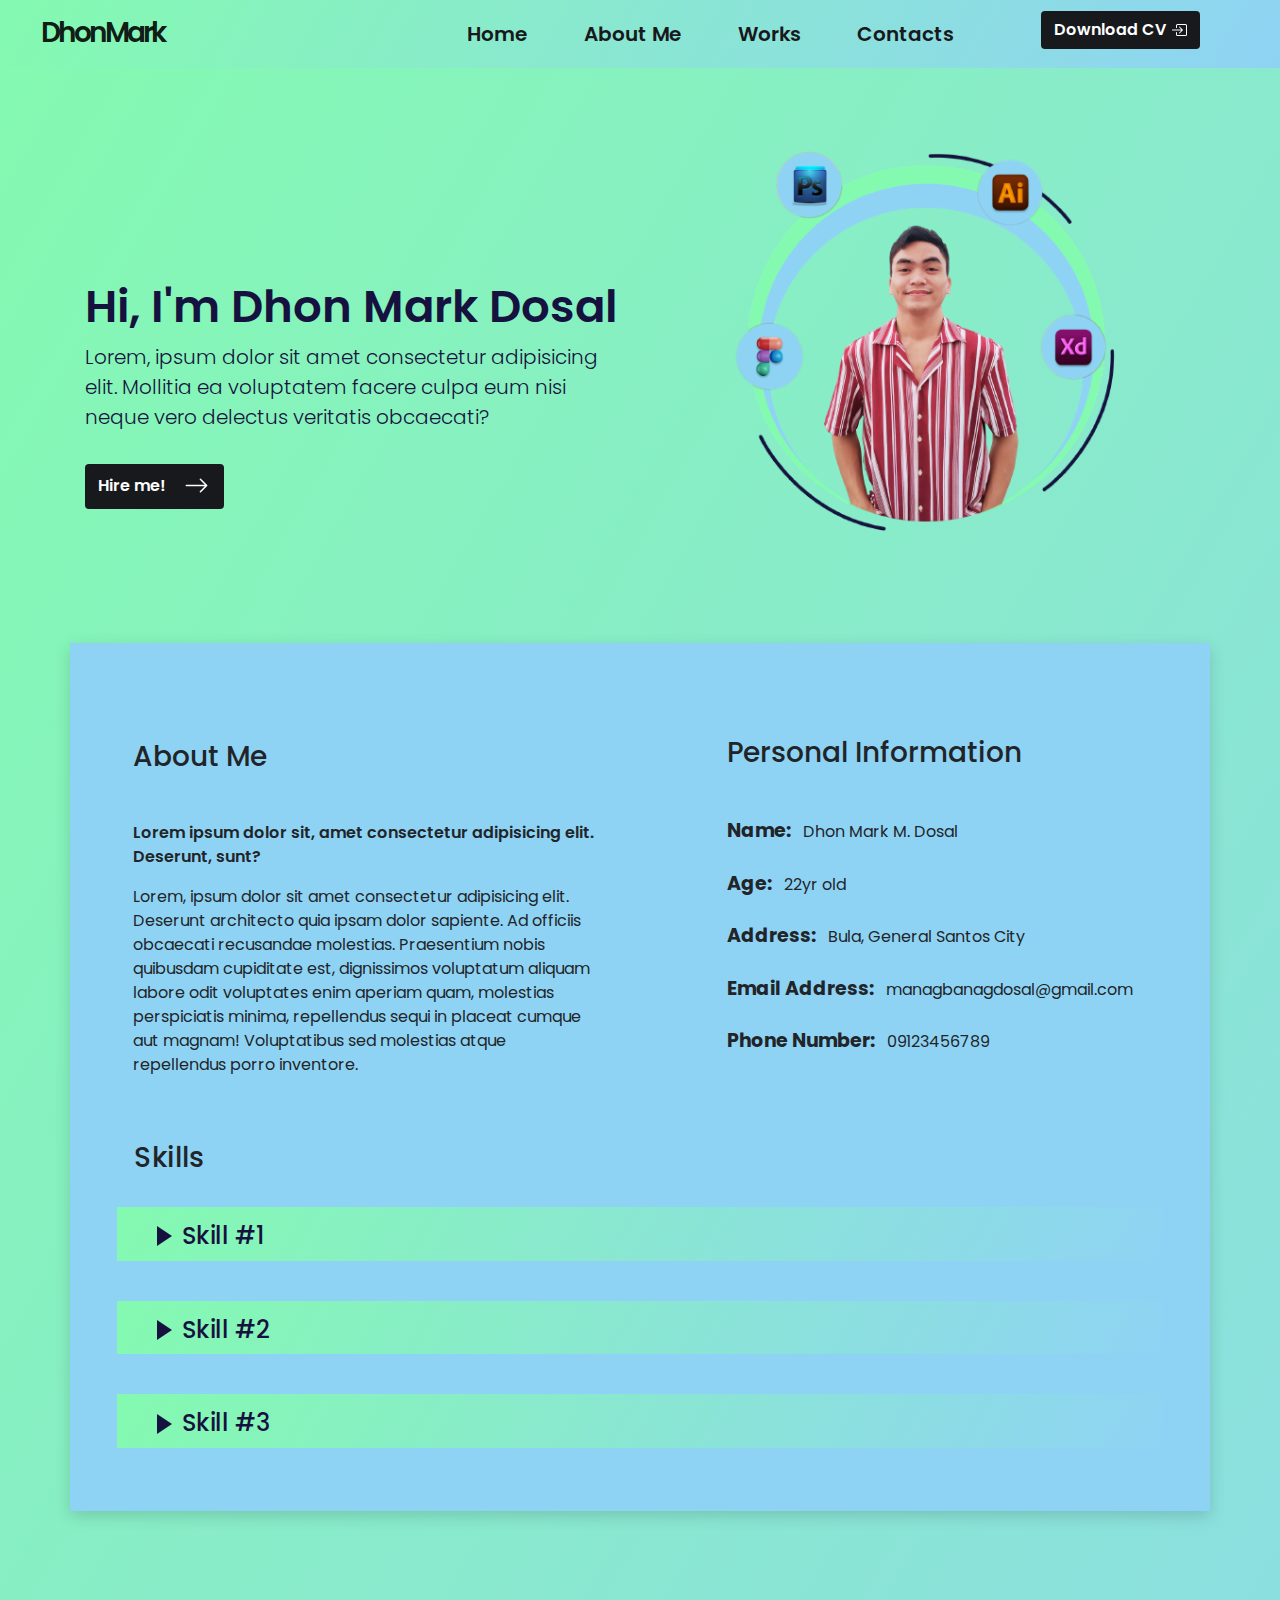
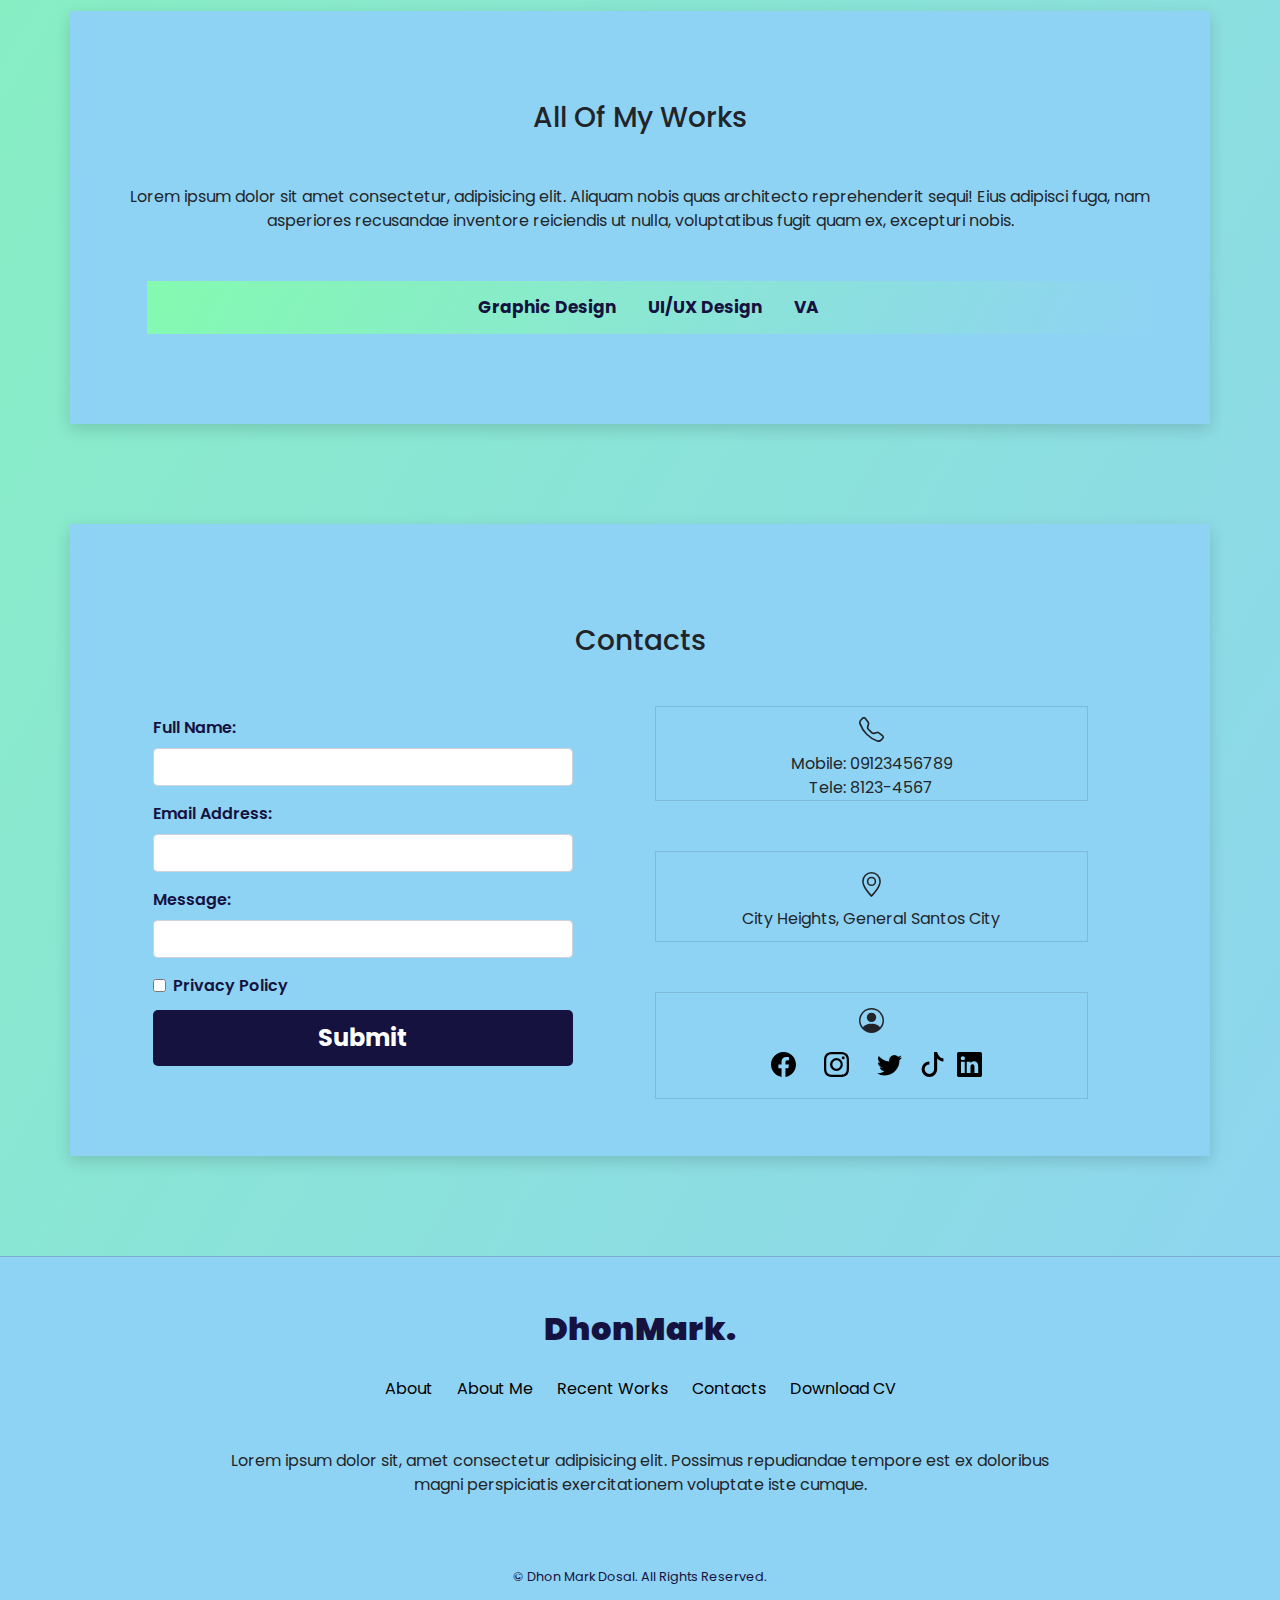
==== commit f4f1d9d5: "new design of portfolio" ====
--- a/index.html
+++ b/index.html
@@ -1,291 +1,486 @@
 <!DOCTYPE html>
-<html>
+<html lang="en">
   <head>
     <meta charset="UTF-8" />
     <meta http-equiv="X-UA-Compatible" content="IE=edge" />
     <meta name="viewport" content="width=device-width, initial-scale=1.0" />
-    <title>Dhon Mark Dosal</title>
+    <!-- Bootstrap CSS -->
     <link
-      href="https://fonts.googleapis.com/css2?family=Abel&family=Rampart+One&display=swap"
+      rel="stylesheet"
+      href="https://stackpath.bootstrapcdn.com/bootstrap/4.3.1/css/bootstrap.min.css"
+      integrity="sha384-ggOyR0iXCbMQv3Xipma34MD+dH/1fQ784/j6cY/iJTQUOhcWr7x9JvoRxT2MZw1T"
+      crossorigin="anonymous"
+    />
+
+    <!-- CSS File and Fonts-->
+    <link
+      rel="stylesheet"
+      href="https://cdnjs.cloudflare.com/ajax/libs/font-awesome/4.3.0/css/font-awesome.min.css"
+    />
+    <link
+      href="https://fonts.googleapis.com/css2?family=Poppins:wght@300&display=swap"
       rel="stylesheet"
     />
-    <link rel="Webpage icon" type="device-icon/png" href="images/device.png" />
     <link rel="stylesheet" href="style.css" />
-    <link rel="stylesheet" href="Contacts-Page.css" />
-    <link rel="stylesheet" href="AboutMe-Page.css" />
-    <link rel="stylesheet" href="Project.css" />
-    <link rel="stylesheet" href="footer.css">
+    <link
+      rel="Webpage icon"
+      type="device-icon/png"
+      href="Navigation Bar/LOGO.png"
+    />
+    <title>Dhon Mark Dosal Portfolio</title>
+    <link rel="Webpage icon" type="device-icon/png" href="image/ej.jpg" />
   </head>
+
   <body>
-    <!-- Navigation Section -->
-
-    <nav class="nav-container">
-      <div class="Logo">
-        <a href="#">
-          <h5 class="logo-size">Do$aL</h5>
-        </a>
-        <div class="burger">
-          <div class="line1"></div>
-          <div class="line2"></div>
-          <div class="line3"></div>
-        </div>
-      </div>
-      <ul class="nav-link">
-        <li><a class="navLinks" href="#">Home</a></li>
-        <li><a class="navLinks" href="#about">About</a></li>
-        <li><a class="navLinks" href="#contact">Contacts</a></li>
-        <li><a class="navLinks" href="#Recentworks">Works</a></li>
-      </ul>
-    </nav>
-
-    <!-- Home Section -->
-
-    <section id="home">
-      <div class="home-page">
-        <h2>Hi, my name is</h2>
-        <span class="anim_name"><h5>Dhon Mark Dosal</h5></span>
-        <h6> A UI/UX Designer, VA, and a Freelancer.</h6>
-      </div>
-
-      <div class="click-me">
-        <a href="Cover&ResumeHTML.html" class="a__" target="CL&RS">
-           Download CV
-        </a>
-      </div>
-    </section>
-
-    <!-- About Section -->
-
-    <div id="about" class="parent-container">
-      <div class="about-title">
-        <h6>
-          About Me
-        </h6>
-      </div>
-      <div class="container">
-        <div class="wrapper">
-          <div class="card">
-            <div class="card-thumb">
-              <img src="images/profile.jpg" alt="" />
-            </div>
-            <div class="card-body">
-              <p id="up-intro" class="review">
-                Hi, I would like to introduce myself to you. I'm Dhon Mark
-                Dosal, I enrolled at STI College General Santos City to study
-                Information Technology. I live in General Santos City,
-                Philippines. I perform with technology in aspects such as UI/UX
-                design, Graphic design, and sometimes Front-end development.
-              </p>
-            </div>
-          </div>
-
-          <div class="card">
-            <div class="card-thumb">
-              <img
-                src="images/alsome.jpg"
-                id="upimage"
-                class="client-img"
-                alt=""
-              />
-            </div>
-            <div class="card-body">
-              <p class="review">
-                In the coming years, I prefer website design to a high-paying
-                and in-demand job. I didn't love this course at first because,
-                it was chosen for me by my family, but i continued because i
-                know i can do it and have a knowledge from it. In this field,
-                you can say that you need to take time to test your knowledge,
-                perseverance, and skills. However, I must prove to myself that
-                i'm capable of doing so, and also demonstrate to others my
-                success in this field.
-              </p>
-            </div>
-          </div>
-
-          <div class="card">
-            <div class="card-thumb">
-              <img
-                src="images/family.jpg"
-                id="upimage"
-                class="client-img"
-                alt=""
-              />
-            </div>
-            <div class="card-body">
-              <p class="review">
-                Now I’m a 4th-year college. On the other hand, college did not
-                fully assist me in learning web development. As a result, I
-                chose to keep my education by taking online classes, watching
-                YouTube videos, and reading e-books. Now I've developed a solid
-                foundation in front-end development and I'm working part-time as
-                a UI/UX designer. I enjoy visual design and programming because
-                they allow me to solve problems and help me develop as a person.
-              </p>
-            </div>
-          </div>
-          <div class="card">
-            <div class="card-thumb">
-              <img src="images/Tools.jpg" style="height: 100%;" alt="" />
-            </div>
-            <div class="card-body">
-              <div class="tool-container">
-                <h1 class="title-tool">Tools Used:</h1>
-
-                <ul class="list-container">
-                  <li class="list">HTML</li>
-                  <li class="list">CSS</li>
-                  <li class="list">JAVASCRIPT</li>
-                  <li class="list">Figma</li>
-                  <li class="list">Adobe XD</li>
-                  <li class="list">Adobe PS</li>
-                  <li class="list">Github (Web hosting)</li>
-                  <li class="list">Git (Version Control)</li>
-                  <li class="list">Canva</li>
+
+   <!-- Navigation Section --> 
+
+    <div class="fixed-top">
+        <nav class="navbar navbar-expand-lg navbar-light">
+          <a class="navbar-brand" href="index.html">
+            <h3 style="position: relative; top: 3px; left: 25px; letter-spacing: -3px; font-weight: 600;">DhonMark</h3>
+          </a>
+          <button class="navbar-toggler collapsed" type="button" data-toggle="collapse" data-target="#navbarsExampleDefault" aria-controls="navbarsExampleDefault" aria-expanded="false" aria-label="Toggle navigation">
+            <span class="my-1 mx-2 close">X</span>
+            <span class="navbar-toggler-icon"></span>
+         </button>
+  
+          <div class="collapse navbar-collapse" id="navbarsExampleDefault">
+            <ul class="navbar-nav text-center">
+              <li class="nav-item">
+                <a class="nav-link" href="index.html" style="color: #18191c;">
+                  Home
+                  <span class="sr-only">(current)</span>
+                </a>
+              </li>
+              <li class="nav-item">
+                <a class="nav-link" href="#about" style="color: #18191c;">
+                  About Me
+                </a>
+              </li>
+              <li class="nav-item">
+                <a class="nav-link " href="#recentworks" style="color: #18191c;">
+                 Works
+                </a>
+              </li>
+              <li class="nav-item">
+                <a class="nav-link" href="#contacts" style="color: #18191c;">
+                  Contacts
+                </a>
+              </li>
+  
+        
+           <button data-toggle="modal" data-target="#register_modal" type="button" class="btn .sign"><a style="text-decoration: none; color: #fff;">
+              Download CV<svg xmlns="http://www.w3.org/2000/svg" width="16" height="16" fill="currentColor" class="bi bi-box-arrow-in-right" viewBox="0 0 16 16" style="margin: 0px 0px 1.5px 5px;">
+                <path fill-rule="evenodd" d="M6 3.5a.5.5 0 0 1 .5-.5h8a.5.5 0 0 1 .5.5v9a.5.5 0 0 1-.5.5h-8a.5.5 0 0 1-.5-.5v-2a.5.5 0 0 0-1 0v2A1.5 1.5 0 0 0 6.5 14h8a1.5 1.5 0 0 0 1.5-1.5v-9A1.5 1.5 0 0 0 14.5 2h-8A1.5 1.5 0 0 0 5 3.5v2a.5.5 0 0 0 1 0v-2z"/>
+                <path fill-rule="evenodd" d="M11.854 8.354a.5.5 0 0 0 0-.708l-3-3a.5.5 0 1 0-.708.708L10.293 7.5H1.5a.5.5 0 0 0 0 1h8.793l-2.147 2.146a.5.5 0 0 0 .708.708l3-3z"/>
+              </svg>
+            </a></button>
+        </div>
+            </ul>
+            </nav>
+          </div>
+
+          
+
+    <!-- Hero Banner Section-->
+
+    <div class="container" style="margin-top: 120px;">
+        <div class="row position-relative">
+          <div class="col-sm pt-5 my-3 position-relative">
+            <br />
+            <br />
+            
+            <h2 class="pt-md-5">
+                <!--
+              <span style="color: #34dcd4; font-size: 50px; font-weight: 600;">E<span style="color:#980799;">s</span>te</span>
+-->
+              <span style="color: #16123F; font-size: 45px; font-weight: 600;">Hi, I'm Dhon Mark Dosal</span>
+            </h2>
+            <p class="lead" style="color: #16123F;">
+              Lorem, ipsum dolor sit amet consectetur adipisicing elit. Mollitia ea voluptatem facere culpa eum nisi neque vero delectus veritatis obcaecati?
+            </p>
+            
+            <button class="btn mt-3" id="button_reserve" style="position: relative; left: 0;"><a href="" class="btn_sched" style="text-decoration: none; color: #fff;">
+              Hire me!
+              <svg xmlns="http://www.w3.org/2000/svg" width="25" height="25" fill="currentColor" class="bi bi-arrow-right" viewBox="0 0 16 16" style="margin: 2px 2px 4px 15px;">
+                <path fill-rule="evenodd" d="M1 8a.5.5 0 0 1 .5-.5h11.793l-3.147-3.146a.5.5 0 0 1 .708-.708l4 4a.5.5 0 0 1 0 .708l-4 4a.5.5 0 0 1-.708-.708L13.293 8.5H1.5A.5.5 0 0 1 1 8z"/>
+              </svg>
+            </a></button>
+          </div>
+          <div class="col-sm justify-content-center" style="margin-top: 15px;">
+            <img src="images/banner.png" width="700" height="700" alt="" class="img-fluid pb-5" />
+          </div>
+        </div>
+      </div>
+    </div>
+  
+<!-- About Me-->
+
+    <div class="container mt-5" id="about" style="box-shadow: rgba(0, 0, 0, 0.15) 0px 5px 15px 0px; margin-bottom: 100px; padding-bottom: 25px; padding-top: 45px;
+">
+        <div class="row">
+            <div class="col-sm m-5">
+                <h3 class="mt-1">
+                    About Me
+                </h3>
+                <p class="mt-5" style="font-weight: 600;">
+                    Lorem ipsum dolor sit, amet consectetur adipisicing elit. Deserunt, sunt?
+                </p>
+                <p>
+                    Lorem, ipsum dolor sit amet consectetur adipisicing elit. Deserunt architecto quia ipsam dolor sapiente. Ad officiis obcaecati recusandae molestias. Praesentium nobis quibusdam cupiditate est, dignissimos voluptatum aliquam labore odit voluptates enim aperiam quam, molestias perspiciatis minima, repellendus sequi in placeat cumque aut magnam! Voluptatibus sed molestias atque repellendus porro inventore. 
+                </p>
+            </div>
+            <div class="col-sm ml-5">
+                <h3 class="mt-5">
+                    Personal Information
+                </h3>
+                <p class="mt-5">
+                   <span style="font-weight: 700; font-size: 19px;">Name:</span> &nbsp; Dhon Mark M. Dosal<br><br>
+                   <span style="font-weight: 700; font-size: 19px;">Age:</span> &nbsp; 22yr old<br><br>
+                   <span style="font-weight: 700; font-size: 19px;">Address:</span> &nbsp; Bula, General Santos City<br><br>
+                   <span style="font-weight: 700; font-size: 19px;">Email Address:</span> &nbsp; managbanagdosal@gmail.com<br><br>
+                   <span style="font-weight: 700; font-size: 19px;">Phone Number:</span> &nbsp; 09123456789<br><br>
+                </p>
+            </div>
+        </div>
+
+<!-- Skills and Accordion -->
+
+        <h3>
+        &nbsp;&nbsp;&nbsp;&nbsp;&nbsp;&nbsp; Skills
+        </h3>
+
+
+        <div class="accordion">
+          <input class="btn_accordion" type="checkbox" id="faq-1">
+          <h4 id="skill_label"><label id="label_skill" for="faq-1">Skill #1</label></h4 id="skill_label">
+          <div class="p" id="skill_par">
+            <p>Lorem ipsum dolor sit amet consectetur, adipisicing elit. Itaque corrupti libero similique optio quasi debitis laborum ullam voluptate architecto amet? </p>
+          </div>
+        </div>
+        <div class="accordion">
+          <input class="btn_accordion" type="checkbox" id="faq-2">
+          <h4 id="skill_label"><label id="label_skill" for="faq-2">Skill #2</label></h4 id="skill_label">
+          <div class="p" id="skill_par">
+            <p>Lorem, ipsum dolor sit amet consectetur adipisicing elit. Provident soluta voluptatum earum cum itaque reprehenderit, vel corrupti laudantium tempora laborum possimus per rendis officia qui ut aliquam!</p>
+          </div>
+        </div>
+        <div class="accordion" style="margin-bottom: 30px;">
+          <input class="btn_accordion" type="checkbox" id="faq-3">
+          <h4 id="skill_label"><label id="label_skill" for="faq-3">Skill #3</label></h4 id="skill_label">
+          <div class="p" id="skill_par">
+            <p>Lorem, ipsum dolor sit amet consectetur adipisicing elit. Provident soluta voluptatum earum cum itaque reprehenderit, vel corrupti laudantium tempora laborum possimus perferendis officia qui ut aliquam!</a>
+            </p>
+          </div>
+        </div>
+    </div>
+
+<!-- Recent Works -->
+
+<div class="container" id="recentworks" style="box-shadow: rgba(0, 0, 0, 0.15) 0px 5px 15px 0px; margin-bottom: 100px; padding: 90px 60px;">
+  <h3 style="display: flex; justify-content: center; margin-bottom: 50px;
+  ">All Of My Works</h3>
+
+  <div class="row">
+    <div class="col-12">
+      <p class=" d-flex justify-content-center text-center mb-5">Lorem ipsum dolor sit amet consectetur, adipisicing elit. Aliquam nobis quas architecto reprehenderit sequi! Eius adipisci fuga, nam asperiores recusandae inventore reiciendis ut nulla, voluptatibus fugit quam ex, excepturi nobis.</p>
+    </div>
+  </div>
+
+  <div class="row">
+    <div class="col-12">
+      <div class="tab">
+        <button class="tablinks" onclick="openCity(event, 'workOne')">Graphic Design</button>
+        <button class="tablinks" onclick="openCity(event, 'workTwo')">UI/UX Design</button>
+        <button class="tablinks" onclick="openCity(event, 'workThree')">VA</button>
+      </div>
+      
+      <div id="workOne" class="tabcontent">
+        <div class="container">
+          <div class="row">
+            <div class="col-lg col-sm" style="padding: 60px;">
+              <h3>Work 1</h3>
+        <p>Lorem ipsum dolor sit amet consectetur adipisicing elit. Iure libero culpa officiis maiores atque quam repellat. Consectetur impedit praesentium doloribus?</p>
+            </div>
+            <div class="col-sm">
+              <img src="image/hehe.png" width="100%" alt="">
+            </div>
+          </div>
+        </div>
+      </div>
+      
+      <div id="workTwo" class="tabcontent">
+        <div class="container">
+          <div class="row">
+            <div class="col-sm" style="padding: 60px;">
+              <h3>Work 2</h3>
+        <p>Lorem ipsum dolor sit amet consectetur adipisicing elit. Iure libero culpa officiis maiores atque quam repellat. Consectetur impedit praesentium doloribus?</p>
+            </div>
+            <div class="col-sm">
+              <img src="image/work1.png" width="100%" alt="">
+            </div>
+          </div>
+        </div>
+      </div>
+      
+      <div id="workThree" class="tabcontent">
+        <div class="container">
+          <div class="row">
+            <div class="col-sm" style="padding: 60px;">
+              <h3>Work 3</h3>
+        <p>Lorem ipsum dolor sit amet consectetur adipisicing elit. Iure libero culpa officiis maiores atque quam repellat. Consectetur impedit praesentium doloribus?</p>
+            </div>
+            <div class="col-sm">
+              <img src="image/work2.png" width="100%" alt="">
+            </div>
+          </div>
+        </div>
+      </div>
+  
+    </div>
+  </div>
+  
+</div>
+
+<!-- Contacts-->
+
+<div class="container" id="contacts" style="box-shadow: rgba(0, 0, 0, 0.15) 0px 5px 15px 0px; margin-bottom: 100px; padding-bottom: 40px; padding-top: 50px;">
+  <h3 style="display: flex; justify-content: center; padding-top: 50px;">
+    Contacts
+  </h3>
+  <div class="container">
+    <div class="row">
+      <div class="col-md-6">
+        <form action="#">
+          <div class="form-group">
+            <label for="email">Full Name:</label>
+            <input type="email" class="form-control" id="email" placeholder="" name="email">
+          </div>
+    
+          <div class="form-group">
+            <label for="emailaddress">Email Address:</label>
+            <input type="password" class="form-control" id="pwd" placeholder="" name="pswd">
+          </div>
+          <div class="form-group">
+            <label for="message">Message:</label>
+            <input type="password" class="form-control" id="pwd" placeholder="" name="pswd">
+          </div>
+          <div class="form-group form-check">
+            <label class="form-check-label">
+              <input class="form-check-input" type="checkbox" name="remember"> Privacy Policy
+            </label>
+          </div>
+          <button style="position: inherit;" type="submit" class="btn-primary">Submit</button>
+        </form>
+      </div>
+
+      <div class="col-md-5">
+        <p class="card-text text-center;" style="border: 1px solid #0000001c; margin-top: 40px;">
+          <svg style="margin: 10px 0px;" xmlns="http://www.w3.org/2000/svg" width="25" height="25" fill="currentColor" class="bi bi-telephone" viewBox="0 0 16 16">
+            <path d="M3.654 1.328a.678.678 0 0 0-1.015-.063L1.605 2.3c-.483.484-.661 1.169-.45 1.77a17.568 17.568 0 0 0 4.168 6.608 17.569 17.569 0 0 0 6.608 4.168c.601.211 1.286.033 1.77-.45l1.034-1.034a.678.678 0 0 0-.063-1.015l-2.307-1.794a.678.678 0 0 0-.58-.122l-2.19.547a1.745 1.745 0 0 1-1.657-.459L5.482 8.062a1.745 1.745 0 0 1-.46-1.657l.548-2.19a.678.678 0 0 0-.122-.58L3.654 1.328zM1.884.511a1.745 1.745 0 0 1 2.612.163L6.29 2.98c.329.423.445.974.315 1.494l-.547 2.19a.678.678 0 0 0 .178.643l2.457 2.457a.678.678 0 0 0 .644.178l2.189-.547a1.745 1.745 0 0 1 1.494.315l2.306 1.794c.829.645.905 1.87.163 2.611l-1.034 1.034c-.74.74-1.846 1.065-2.877.702a18.634 18.634 0 0 1-7.01-4.42 18.634 18.634 0 0 1-4.42-7.009c-.362-1.03-.037-2.137.703-2.877L1.885.511z"/>
+          </svg>
+          <br>
+          Mobile: 09123456789 <br>Tele: 8123-4567
+        </p>
+
+        <p class="card-text text-center;" style="margin-top: 50px; border: 1px solid #0000001c; padding: 10px 0px;">
+          <svg style="margin: 10px 0px;" xmlns="http://www.w3.org/2000/svg" width="25" height="25" fill="currentColor" class="bi bi-geo-alt" viewBox="0 0 16 16">
+            <path d="M12.166 8.94c-.524 1.062-1.234 2.12-1.96 3.07A31.493 31.493 0 0 1 8 14.58a31.481 31.481 0 0 1-2.206-2.57c-.726-.95-1.436-2.008-1.96-3.07C3.304 7.867 3 6.862 3 6a5 5 0 0 1 10 0c0 .862-.305 1.867-.834 2.94zM8 16s6-5.686 6-10A6 6 0 0 0 2 6c0 4.314 6 10 6 10z"/>
+            <path d="M8 8a2 2 0 1 1 0-4 2 2 0 0 1 0 4zm0 1a3 3 0 1 0 0-6 3 3 0 0 0 0 6z"/>
+          </svg><br>
+          City Heights, General Santos City
+        </p>
+        <div class="card-text text-center;" style="margin-top: 50px; border: 1px solid #0000001c; padding: 5px 0px;">
+          <svg style="margin: 10px 0px;" xmlns="http://www.w3.org/2000/svg" width="25" height="25" fill="currentColor" class="bi bi-person-circle" viewBox="0 0 16 16">
+            <path d="M11 6a3 3 0 1 1-6 0 3 3 0 0 1 6 0z"/>
+            <path fill-rule="evenodd" d="M0 8a8 8 0 1 1 16 0A8 8 0 0 1 0 8zm8-7a7 7 0 0 0-5.468 11.37C3.242 11.226 4.805 10 8 10s4.757 1.225 5.468 2.37A7 7 0 0 0 8 1z"/>
+          </svg><br>
+          <ul style="display: flex; justify-content: center; list-style: none; margin-top:9px;">
+            <li>
+              <a href="https://www.facebook.com/profile.php?id=100070539969388" class="anc">
+              <svg id="icon_contact" xmlns="http://www.w3.org/2000/svg" width="25" height="25" fill="currentColor" class="bi bi-facebook" viewBox="0 0 16 16">
+              <path d="M16 8.049c0-4.446-3.582-8.05-8-8.05C3.58 0-.002 3.603-.002 8.05c0 4.017 2.926 7.347 6.75 7.951v-5.625h-2.03V8.05H6.75V6.275c0-2.017 1.195-3.131 3.022-3.131.876 0 1.791.157 1.791.157v1.98h-1.009c-.993 0-1.303.621-1.303 1.258v1.51h2.218l-.354 2.326H9.25V16c3.824-.604 6.75-3.934 6.75-7.951z"/>
+            </svg>
+          </a>
+          </li>
+          <li>
+            <a href="https://www.instagram.com/dhonmark7/" class="anc">
+            <svg id="icon_contact" xmlns="http://www.w3.org/2000/svg" width="25" height="25" fill="currentColor" class="bi bi-instagram" viewBox="0 0 16 16">
+              <path d="M8 0C5.829 0 5.556.01 4.703.048 3.85.088 3.269.222 2.76.42a3.917 3.917 0 0 0-1.417.923A3.927 3.927 0 0 0 .42 2.76C.222 3.268.087 3.85.048 4.7.01 5.555 0 5.827 0 8.001c0 2.172.01 2.444.048 3.297.04.852.174 1.433.372 1.942.205.526.478.972.923 1.417.444.445.89.719 1.416.923.51.198 1.09.333 1.942.372C5.555 15.99 5.827 16 8 16s2.444-.01 3.298-.048c.851-.04 1.434-.174 1.943-.372a3.916 3.916 0 0 0 1.416-.923c.445-.445.718-.891.923-1.417.197-.509.332-1.09.372-1.942C15.99 10.445 16 10.173 16 8s-.01-2.445-.048-3.299c-.04-.851-.175-1.433-.372-1.941a3.926 3.926 0 0 0-.923-1.417A3.911 3.911 0 0 0 13.24.42c-.51-.198-1.092-.333-1.943-.372C10.443.01 10.172 0 7.998 0h.003zm-.717 1.442h.718c2.136 0 2.389.007 3.232.046.78.035 1.204.166 1.486.275.373.145.64.319.92.599.28.28.453.546.598.92.11.281.24.705.275 1.485.039.843.047 1.096.047 3.231s-.008 2.389-.047 3.232c-.035.78-.166 1.203-.275 1.485a2.47 2.47 0 0 1-.599.919c-.28.28-.546.453-.92.598-.28.11-.704.24-1.485.276-.843.038-1.096.047-3.232.047s-2.39-.009-3.233-.047c-.78-.036-1.203-.166-1.485-.276a2.478 2.478 0 0 1-.92-.598 2.48 2.48 0 0 1-.6-.92c-.109-.281-.24-.705-.275-1.485-.038-.843-.046-1.096-.046-3.233 0-2.136.008-2.388.046-3.231.036-.78.166-1.204.276-1.486.145-.373.319-.64.599-.92.28-.28.546-.453.92-.598.282-.11.705-.24 1.485-.276.738-.034 1.024-.044 2.515-.045v.002zm4.988 1.328a.96.96 0 1 0 0 1.92.96.96 0 0 0 0-1.92zm-4.27 1.122a4.109 4.109 0 1 0 0 8.217 4.109 4.109 0 0 0 0-8.217zm0 1.441a2.667 2.667 0 1 1 0 5.334 2.667 2.667 0 0 1 0-5.334z"/>
+            </svg>
+          </a>
+          </li>
+          <li>
+            <a href="https://twitter.com/dhon_mark" class="anc">
+              <svg id="icon_contact" xmlns="http://www.w3.org/2000/svg" width="25" height="25" fill="currentColor" class="bi bi-twitter" viewBox="0 0 16 16">
+                <path d="M5.026 15c6.038 0 9.341-5.003 9.341-9.334 0-.14 0-.282-.006-.422A6.685 6.685 0 0 0 16 3.542a6.658 6.658 0 0 1-1.889.518 3.301 3.301 0 0 0 1.447-1.817 6.533 6.533 0 0 1-2.087.793A3.286 3.286 0 0 0 7.875 6.03a9.325 9.325 0 0 1-6.767-3.429 3.289 3.289 0 0 0 1.018 4.382A3.323 3.323 0 0 1 .64 6.575v.045a3.288 3.288 0 0 0 2.632 3.218 3.203 3.203 0 0 1-.865.115 3.23 3.23 0 0 1-.614-.057 3.283 3.283 0 0 0 3.067 2.277A6.588 6.588 0 0 1 .78 13.58a6.32 6.32 0 0 1-.78-.045A9.344 9.344 0 0 0 5.026 15z"/>
+              </svg>
+            </a>
+          </li>
+          <li>
+            <a href="https://www.tiktok.com/@marconians0" class="anc">
+              <svg xmlns="http://www.w3.org/2000/svg" width="25" height="25" fill="currentColor" class="bi bi-tiktok" viewBox="0 0 16 16">
+                <path d="M9 0h1.98c.144.715.54 1.617 1.235 2.512C12.895 3.389 13.797 4 15 4v2c-1.753 0-3.07-.814-4-1.829V11a5 5 0 1 1-5-5v2a3 3 0 1 0 3 3V0Z"/>
+              </svg>
+            </a>
+          </li>
+          <li>
+            <a href="https://www.linkedin.com/in/dhon-mark-dosal-77a801222/" class="anc">
+              <svg xmlns="http://www.w3.org/2000/svg" width="25" height="25" fill="currentColor" class="bi bi-linkedin ml-1" viewBox="0 0 16 16">
+                <path d="M0 1.146C0 .513.526 0 1.175 0h13.65C15.474 0 16 .513 16 1.146v13.708c0 .633-.526 1.146-1.175 1.146H1.175C.526 16 0 15.487 0 14.854V1.146zm4.943 12.248V6.169H2.542v7.225h2.401zm-1.2-8.212c.837 0 1.358-.554 1.358-1.248-.015-.709-.52-1.248-1.342-1.248-.822 0-1.359.54-1.359 1.248 0 .694.521 1.248 1.327 1.248h.016zm4.908 8.212V9.359c0-.216.016-.432.08-.586.173-.431.568-.878 1.232-.878.869 0 1.216.662 1.216 1.634v3.865h2.401V9.25c0-2.22-1.184-3.252-2.764-3.252-1.274 0-1.845.7-2.165 1.193v.025h-.016a5.54 5.54 0 0 1 .016-.025V6.169h-2.4c.03.678 0 7.225 0 7.225h2.4z"/>
+              </svg>
+            </a>
+          </li>
+          </ul>
+          </div>
+      </div>
+
+      
+      
+  <!--
+      <div class="col-md-6 mt-5">
+        <div class="card" style="">
+          <div class="card-body">
+            <p class="card-text text-center;">Mobile: 09123456789 <br>Tele: 8123-4567</p>
+          </div>
+        </div>
+       
+          <div class="col-md">
+            <div class="card" style="margin-top: 60px;">
+              <div class="card-body">
+                <p class="card-text text-center;">City Heights, General Santos City</p>
+              </div>
+            </div>    
+          </div>
+     
+   
+          <div class="col-md">
+            <div class="card" style="margin-top: 60px;">
+              <div class="card-body text-center;">
+                <ul style="display: flex; justify-content: center; list-style: none; margin-top: 5px;">
+                  <li>
+                    <a href="" class="anc">
+                    <svg id="icon_contact" xmlns="http://www.w3.org/2000/svg" width="25" height="25" fill="currentColor" class="bi bi-facebook" viewBox="0 0 16 16">
+                    <path d="M16 8.049c0-4.446-3.582-8.05-8-8.05C3.58 0-.002 3.603-.002 8.05c0 4.017 2.926 7.347 6.75 7.951v-5.625h-2.03V8.05H6.75V6.275c0-2.017 1.195-3.131 3.022-3.131.876 0 1.791.157 1.791.157v1.98h-1.009c-.993 0-1.303.621-1.303 1.258v1.51h2.218l-.354 2.326H9.25V16c3.824-.604 6.75-3.934 6.75-7.951z"/>
+                  </svg>
+                </a>
+                </li>
+                <li>
+                  <a href="" class="anc">
+                  <svg id="icon_contact" xmlns="http://www.w3.org/2000/svg" width="25" height="25" fill="currentColor" class="bi bi-instagram" viewBox="0 0 16 16">
+                    <path d="M8 0C5.829 0 5.556.01 4.703.048 3.85.088 3.269.222 2.76.42a3.917 3.917 0 0 0-1.417.923A3.927 3.927 0 0 0 .42 2.76C.222 3.268.087 3.85.048 4.7.01 5.555 0 5.827 0 8.001c0 2.172.01 2.444.048 3.297.04.852.174 1.433.372 1.942.205.526.478.972.923 1.417.444.445.89.719 1.416.923.51.198 1.09.333 1.942.372C5.555 15.99 5.827 16 8 16s2.444-.01 3.298-.048c.851-.04 1.434-.174 1.943-.372a3.916 3.916 0 0 0 1.416-.923c.445-.445.718-.891.923-1.417.197-.509.332-1.09.372-1.942C15.99 10.445 16 10.173 16 8s-.01-2.445-.048-3.299c-.04-.851-.175-1.433-.372-1.941a3.926 3.926 0 0 0-.923-1.417A3.911 3.911 0 0 0 13.24.42c-.51-.198-1.092-.333-1.943-.372C10.443.01 10.172 0 7.998 0h.003zm-.717 1.442h.718c2.136 0 2.389.007 3.232.046.78.035 1.204.166 1.486.275.373.145.64.319.92.599.28.28.453.546.598.92.11.281.24.705.275 1.485.039.843.047 1.096.047 3.231s-.008 2.389-.047 3.232c-.035.78-.166 1.203-.275 1.485a2.47 2.47 0 0 1-.599.919c-.28.28-.546.453-.92.598-.28.11-.704.24-1.485.276-.843.038-1.096.047-3.232.047s-2.39-.009-3.233-.047c-.78-.036-1.203-.166-1.485-.276a2.478 2.478 0 0 1-.92-.598 2.48 2.48 0 0 1-.6-.92c-.109-.281-.24-.705-.275-1.485-.038-.843-.046-1.096-.046-3.233 0-2.136.008-2.388.046-3.231.036-.78.166-1.204.276-1.486.145-.373.319-.64.599-.92.28-.28.546-.453.92-.598.282-.11.705-.24 1.485-.276.738-.034 1.024-.044 2.515-.045v.002zm4.988 1.328a.96.96 0 1 0 0 1.92.96.96 0 0 0 0-1.92zm-4.27 1.122a4.109 4.109 0 1 0 0 8.217 4.109 4.109 0 0 0 0-8.217zm0 1.441a2.667 2.667 0 1 1 0 5.334 2.667 2.667 0 0 1 0-5.334z"/>
+                  </svg>
+                </a>
+                </li>
+                <li>
+                  <a href="" class="anc">
+                    <svg id="icon_contact" xmlns="http://www.w3.org/2000/svg" width="25" height="25" fill="currentColor" class="bi bi-twitter" viewBox="0 0 16 16">
+                      <path d="M5.026 15c6.038 0 9.341-5.003 9.341-9.334 0-.14 0-.282-.006-.422A6.685 6.685 0 0 0 16 3.542a6.658 6.658 0 0 1-1.889.518 3.301 3.301 0 0 0 1.447-1.817 6.533 6.533 0 0 1-2.087.793A3.286 3.286 0 0 0 7.875 6.03a9.325 9.325 0 0 1-6.767-3.429 3.289 3.289 0 0 0 1.018 4.382A3.323 3.323 0 0 1 .64 6.575v.045a3.288 3.288 0 0 0 2.632 3.218 3.203 3.203 0 0 1-.865.115 3.23 3.23 0 0 1-.614-.057 3.283 3.283 0 0 0 3.067 2.277A6.588 6.588 0 0 1 .78 13.58a6.32 6.32 0 0 1-.78-.045A9.344 9.344 0 0 0 5.026 15z"/>
+                    </svg>
+                  </a>
+                </li>
+                <li>
+                  <a href="" class="anc">
+                    <svg id="icon_contact" xmlns="http://www.w3.org/2000/svg" width="25" height="25" fill="currentColor" class="bi bi-messenger" viewBox="0 0 16 16">
+                      <path d="M0 7.76C0 3.301 3.493 0 8 0s8 3.301 8 7.76-3.493 7.76-8 7.76c-.81 0-1.586-.107-2.316-.307a.639.639 0 0 0-.427.03l-1.588.702a.64.64 0 0 1-.898-.566l-.044-1.423a.639.639 0 0 0-.215-.456C.956 12.108 0 10.092 0 7.76zm5.546-1.459-2.35 3.728c-.225.358.214.761.551.506l2.525-1.916a.48.48 0 0 1 .578-.002l1.869 1.402a1.2 1.2 0 0 0 1.735-.32l2.35-3.728c.226-.358-.214-.761-.551-.506L9.728 7.381a.48.48 0 0 1-.578.002L7.281 5.98a1.2 1.2 0 0 0-1.735.32z"/>
+                    </svg>
+                  </a>
+                </li>
+                <li>
+                  <a href="" class="anc">
+                    <svg id="icon_contact" xmlns="http://www.w3.org/2000/svg" width="25" height="25" fill="currentColor" class="bi bi-envelope-paper-fill" viewBox="0 0 16 16">
+                      <path fill-rule="evenodd" d="M6.5 9.5 3 7.5v-6A1.5 1.5 0 0 1 4.5 0h7A1.5 1.5 0 0 1 13 1.5v6l-3.5 2L8 8.75l-1.5.75ZM1.059 3.635 2 3.133v3.753L0 5.713V5.4a2 2 0 0 1 1.059-1.765ZM16 5.713l-2 1.173V3.133l.941.502A2 2 0 0 1 16 5.4v.313Zm0 1.16-5.693 3.337L16 13.372v-6.5Zm-8 3.199 7.941 4.412A2 2 0 0 1 14 16H2a2 2 0 0 1-1.941-1.516L8 10.072Zm-8 3.3 5.693-3.162L0 6.873v6.5Z"/>
+                    </svg>
+                  </a>
+                </li>
                 </ul>
               </div>
-            </div>
-          </div>
-        </div>
-        <div class="indicators">
-          <button class="active"></button>
-          <button></button>
-          <button></button>
-          <button></button>
-        </div>
-      </div>
-    </div>
-
-    <!-- Contacts Section -->
-
-    <div id="contact" class="contact-container">
-      <h6 class="contact-title">
-        Contacts
-      </h6>
-      <form action="" class="form">
-        <input
-          type="text"
-          name="name"
-          class="input"
-          placeholder="Enter Your Name"
-        />
-        <input
-          type="email"
-          name="email"
-          class="input"
-          placeholder="Enter Your Email"
-        />
-        <textarea
-          name="msg"
-          id="msg"
-          cols="30"
-          rows="10"
-          placeholder="Enter Your Message"
-        ></textarea>
-        <input
-          type="submit"
-          value="SUBMIT"
-          id="send"
-          onclick="alert ('Thank You!')"
-        />
-      </form>
-      <h6 class="or">
-        OR
-      </h6>
-      <div class="socialmed-container">
-        <div class="image-contact">
-          <a
-            href="https://www.facebook.com/profile.php?id=100070539969388"
-            target="facebook-profile"
-          >
-            <img src="images/facebook.png" alt="" />
-          </a>
-        </div>
-        <div class="image-contact">
-          <a
-            href="https://www.instagram.com/dhonmark7/"
-            target="instagram-profile"
-          >
-            <img src="images/insta.png" alt="" />
-          </a>
-        </div>
-        <div class="image-contact">
-          <a href="https://twitter.com/dhon_mark" target="twitter-profile">
-            <img src="images/twitt.png" alt="" />
-          </a>
-        </div>
-        <div class="image-contact">
-          <a
-            href="https://www.linkedin.com/in/dhon-mark-dosal-77a801222/"
-            target="linked-profile"
-          >
-            <img src="images/linkedin.png" alt="" />
-          </a>
-        </div>
-      </div>
-    </div>
-
-    <!-- Works Section -->
-    <h6 class="recent_title">Recent Works</h6>
-    <div id="Recentworks" class="project-container">  
-      <div class="cont">
-        <h4 id="label_h4" style="display: flex; justify-content: center;">Budz laundry Hub</h4>
-        <video controls width="620">
-
-          <source src="/Marconians.github.io/images/laundry.mp4"
-                  type="video/mp4">
-      
-          <source src="/Marconians.github.io/images/laundry.mp4"
-                  type="video/mp4">
-      
-          Sorry, your browser doesn't support embedded videos.
-        </video>
-      </div>
-
-    </div>
-
-
-    <div class="footer-basic">
-      <footer>
-        <div class="footer_icon">
-          <div class="image-contact">
-            <a
-              href="https://www.facebook.com/profile.php?id=100070539969388"
-              target="facebook-profile"
-            >
-              <img src="images/facebook.png" alt="" />
-            </a>
-          </div>
-          <div class="image-contact">
-            <a
-              href="https://www.instagram.com/dhonmark7/"
-              target="instagram-profile"
-            >
-              <img src="images/insta.png" alt="" />
-            </a>
-          </div>
-          <div class="image-contact">
-            <a href="https://twitter.com/dhon_mark" target="twitter-profile">
-              <img src="images/twitt.png" alt="" />
-            </a>
-          </div>
-          <div class="image-contact">
-            <a
-              href="https://www.linkedin.com/in/dhon-mark-dosal-77a801222/"
-              target="linked-profile"
-            >
-              <img src="images/linkedin.png" alt="" />
-            </a>
-          </div>
-        </div>
-          <ul class="list-inline">
-              <li class="list-inline-item"><a href="#">Home</a></li>
-              <li class="list-inline-item"><a href="#">About</a></li>
-              <li class="list-inline-item"><a href="#">Contacts</a></li>
-              <li class="list-inline-item"><a href="#">Goal</a></li>
-          </ul>
-          <p class="copyright">DHON MARK M. DOSAL © 2022</p>
-      </footer>
+            </div>    
+          </div>
+
+
+      </div>
+      -->
+
+
+    </div>  
   </div>
-    <script src="app.js"></script>
+</div>
+
+
+
+
+<!-- Footer Section -->
+
+<footer class="footer-16371">
+    <div class="container" id="footer">
+    <div class="row justify-content-center">
+    <div class="col-md-9 text-center">
+    <div class="footer-site-logo mb-4">
+    <a href="#">DhonMark.</a>
+    </div>
+    <ul class="list-unstyled nav-links mb-5">
+    <li><a href="#">About</a></li>
+    <li><a href="#">About Me</a></li>
+    <li><a href="#">Recent Works</a></li>
+    <li><a href="#">Contacts</a></li>
+    <li><a href="#">Download CV</a></li>
+    </ul>
+    <div class="social mb-4">
+    <p>Lorem ipsum dolor sit, amet consectetur adipisicing elit. Possimus repudiandae tempore est ex doloribus magni perspiciatis exercitationem voluptate iste cumque.</p>
+    <ul class="list-unstyled">
+    <li class="in"><a href="#"><span class="icon-instagram"></span></a></li>
+    <li class="fb"><a href="#"><span class="icon-facebook"></span></a></li>
+    <li class="tw"><a href="#"><span class="icon-twitter"></span></a></li>
+    <li class="pin"><a href="#"><span class="icon-pinterest"></span></a></li>
+    <li class="dr"><a href="#"><span class="icon-dribbble"></span></a></li>
+    </ul>
+    </div>
+    <div class="copyright">
+    <p class="mb-0"><small>© Dhon Mark Dosal. All Rights Reserved.</small></p>
+    </div>
+    </div>
+    </div>
+    </div>
+    </footer>
+
+    <!-- Script menu icon -->
+
+    <script>
+      function openCity(evt, cityName) {
+        var i, tabcontent, tablinks;
+        tabcontent = document.getElementsByClassName("tabcontent");
+        for (i = 0; i < tabcontent.length; i++) {
+          tabcontent[i].style.display = "none";
+        }
+        tablinks = document.getElementsByClassName("tablinks");
+        for (i = 0; i < tablinks.length; i++) {
+          tablinks[i].className = tablinks[i].className.replace(" active", "");
+        }
+        document.getElementById(cityName).style.display = "block";
+        evt.currentTarget.className += " active";
+      }
+      </script>
+
+    <!-- Optional JavaScript -->
+    <!-- jQuery first, then Popper.js, then Bootstrap JS -->
+    <script
+      src="https://code.jquery.com/jquery-3.3.1.slim.min.js"
+      integrity="sha384-q8i/X+965DzO0rT7abK41JStQIAqVgRVzpbzo5smXKp4YfRvH+8abtTE1Pi6jizo"
+      crossorigin="anonymous"
+    ></script>
+    <script
+      src="https://cdnjs.cloudflare.com/ajax/libs/popper.js/1.14.7/umd/popper.min.js"
+      integrity="sha384-UO2eT0CpHqdSJQ6hJty5KVphtPhzWj9WO1clHTMGa3JDZwrnQq4sF86dIHNDz0W1"
+      crossorigin="anonymous"
+    ></script>
+    <script
+      src="https://stackpath.bootstrapcdn.com/bootstrap/4.3.1/js/bootstrap.min.js"
+      integrity="sha384-JjSmVgyd0p3pXB1rRibZUAYoIIy6OrQ6VrjIEaFf/nJGzIxFDsf4x0xIM+B07jRM"
+      crossorigin="anonymous"
+    ></script>
   </body>
 </html>
+
+
--- a/style.css
+++ b/style.css
@@ -1,85 +1,44 @@
-@import url("https://fonts.googleapis.com/css2?family=Poppins:wght@300;400;500;600;700;800&display=swap");
-
+@import url("https://fonts.googleapis.com/css2?family=Poppins:wght@100;200;300;400;500;600;700&display=swap");
 * {
   padding: 0;
   margin: 0;
   box-sizing: border-box;
-}
-html {
   scroll-behavior: smooth;
-}
-
-/* Nav Style */
-
-.nav-container {
-  display: flex;
-  width: 100%;
-  height: auto;
-  text-align: center;
-  background: #fff;
-  align-content: stretch;
-  justify-content: space-around;
-  transition: 0.9s ease-in;
-  position: fixed;
-  z-index: 10;
-  border-bottom: 1px solid #00000027;
-  transition: 1s ease;
-  top: 0;
-}
-.Logo {
-  display: flex;
-  width: 15%;
-  align-items: center;
-  justify-content: center;
-  transition: 0.5s ease-in-out;
-}
-.Logo a {
-  text-decoration: none;
-  text-transform: uppercase;
-  font-size: 35px;
-  font-family: "Rampart One", cursive;
-  letter-spacing: -3px;
-}
+  font-family: "Poppins", sans-serif;
+}
+body {
+  background-image: linear-gradient(120deg, #84fab0 0%, #8fd3f4 100%);
+}
+#about, #recentworks, #contacts, footer {
+  background-color: #8fd3f4;
+}
+.navbar {
+  background-image: linear-gradient(120deg, #84fab0 0%, #8fd3f4 100%);
+}
+.navbar-toggler>.close {
+  display: inline;
+}
+.navbar-toggler.collapsed>.close, .navbar-toggler:not(.collapsed)>.navbar-toggler-icon {
+  display:none;
+}
+
+.logo {
+  width: 50px;
+  margin-left: 40px;
+}
+
 .nav-link {
-  display: flex;
-  width: 45%;
-  align-items: center;
-  justify-content: flex-end;
-  transition: all 0.9s ease-in;
-}
-.nav-link li {
-  display: flex;
-  padding: 20px 5px;
-}
-.nav-link li a {
-  text-decoration: none;
-  color: #000000;
-  font-family: "Average", serif;
-  font-size: 20px;
-  font-weight: 700;
-}
-.burger {
-  display: none;
-  padding-top: 20px;
-}
-.burger div {
-  width: 25px;
-  height: 3px;
-  background-color: #000000;
-  margin: 5px;
-}
-.navLinks {
   position: relative;
   font-size: 20px;
   font-weight: 600;
   margin: 0 20px;
-  color: #980799;
-}
-
-.navLinks:after {
+  color: #16123F;
+}
+
+.nav-link:after {
   content: "";
   position: absolute;
-  background-color: #980799;
+  background-color: #18191c;
   height: 2px;
   width: 0;
   left: 0;
@@ -87,228 +46,298 @@
   transition: 0.3s;
 }
 
-.navLinks:hover:after {
+.nav-link:hover:after {
   width: 100%;
 }
 
-@media only screen and (max-width: 800px) {
-  .nav-container {
-    flex-direction: column;
-    width: 100%;
-    transition: all 0.9s ease-in;
-    position: fixed;
-    z-index: 1;
-    position: fixed;
-  }
-  .Logo {
-    width: 100%;
-    display: flex;
-    align-items: center;
-    padding-left: 23%;
-    transition: 0.9s ease-in;
-    margin: 10px 0px;
-  }
-  .Logo a {
-    width: 70%;
-  }
-  .burger {
-    display: block;
-    padding-top: 3px;
-    margin-left: 20%;
-    cursor: pointer;
+.collapse {
+  justify-content: center;
+  align-items: center;
+}
+
+.btn {
+  display: inline-block;
+  font-weight: 600;
+  position: absolute;
+  right: 80px;
+  margin-top: 0px;
+  background-color: #18191c;
+}
+/*
+
+.btn_register {
+  background-color: #94618e;
+  display: inline-block;
+  font-weight: 600;
+  border: 1px solid transparent;
+  padding: 0.375rem 0.75rem;
+  border-radius: 0.25rem;
+  color: #16123F;
+}
+
+.btn_login {
+  background-color: #94618e;
+  display: inline-block;
+  font-weight: 600;
+  border: 1px solid transparent;
+  padding: 0.375rem 0.75rem;
+  border-radius: 0.25rem;
+  color: white;
+}
+*/
+
+@media only screen and (max-width: 991px) {
+  .logo {
+    width: 50px;
+    margin-left: 20px;
   }
   .nav-link {
-    width: 100%;
-    flex-direction: column;
-    display: none;
-    align-items: center;
-    justify-content: center;
-    transition: 0.9s ease-in;
-  }
-  .nav-link ul {
-    width: 100%;
-  }
-  .nav-link.active {
-    display: flex;
-    transition: 0.9s ease-in;
-  }
-}
-
-/* Home Style */
-
-section {
+    font-size: 16px;
+    font-weight: bold;
+    padding: 15px 0px;
+  }
+  .btn {
+    position: relative;
+    left: 0%;
+    margin: 15px 0;
+  }
+  .btn_register {
+    position: relative;
+    left: 45%;
+    margin: 15px 0;
+  }
+  .btn_login {
+    position: relative;
+    left: 45%;
+    margin: 15px 0;
+  }
+}
+
+@media only screen and (max-width: 450px) {
+  .btn {
+    position: relative;
+  }
+  .btn_register {
+    position: relative;
+    left: 39%;
+  }
+  .btn_login {
+    position: relative;
+    left: 39%;
+  }
+}
+
+/* About me & Skills Section */
+
+div.accordion {
   position: relative;
-  margin-top: 50px;
+  margin: 2em;
+}
+.btn_accordion {
+  position: absolute;
+  left: 0;
+  top: 0;
+  height: 100%;
   width: 100%;
-  height: 130vh;
-  background-position: bottom;
-  background-repeat: no-repeat;
-  background-size: cover;
-  background-image: url("./images/Dosalpic.jpg");
-  transition: 0.5s;
+  opacity: 0;
+  visibility: 0;
+}
+#skill_label {
+  background-image: linear-gradient(120deg, #84fab0 0%, #8fd3f4 100%);
+  color: #16123F;
+  padding: 10px;
+  position: relative;
+}
+#label_skill::before {
+  content: "";
+  display: inline-block;
+  border: 10px solid transparent;
+  border-left: 15px solid #16123F;
+}
+#label_skill {
+  cursor: pointer;
+  position: relative;
+  display: flex;
+  align-items: center;
+  margin: 5px 0px 0px 30px;
+}
+div.p {
+  max-height: 0px;
   overflow: hidden;
-}
-.home-page {
+  transition: max-height 0.5s;
+  background-color: white;
+}
+div.p p {
+  padding: 2em;
+}
+.btn_accordion:checked ~ #skill_label label::before {
+  border-left: 10px solid transparent;
+  border-top: 15px solid #8fd3f4;
+  margin-top: 12px;
+  margin-right: 10px;
+}
+.btn_accordion:checked ~ #skill_label ~ div.p {
+  max-height: 400px;
+}
+a {
+  color: steelblue;
+}
+#skill_par {
+  background: rgba(0, 0, 0, 0);
+}
+
+/* Recent Works Section */ 
+
+.tab {
+  overflow: hidden;
+  
+  background-image: linear-gradient(120deg, #84fab0 0%, #8fd3f4 100%);
   display: flex;
+  justify-content: center;
+  margin-left: 17px;
+}
+
+/* Style the buttons inside the tab */
+.tab button {
+  background-color: inherit;
+  float: left;
+  border: none;
+  outline: none;
+  cursor: pointer;
+  padding: 14px 16px;
+  transition: 0.3s;
+  font-size: 17px;
+  color: #16123F;
+  font-weight: 700;
+}
+
+/* Change background color of buttons on hover */
+.tab button:hover {
+  background-color: #ddd;
+}
+
+/* Create an active/current tablink class */
+.tab button.active {
+  background-color: #ccc;
+}
+
+/* Style the tab content */
+.tabcontent {
+  display: none;
+  padding: 6px 12px;
+
+  border-top: none;
+  margin-left: 18px;
+}
+
+/* Contact Section */ 
+
+form { 
+  max-width:420px; 
+  margin:50px auto;
+  color: #16123F;
+  font-weight: 600;
+}
+
+[type="submit"] {
   width: 100%;
-  height: 100vh;
-  align-items: center;
-  justify-content: center;
-  flex-direction: column;
-  font-size: 30px;
-  font-family: "Average", serif;
-  line-height: 55px;
-  color: #ffffff;
-  transition: 0.5s ease-in-out;
-}
-h2 {
-  font-size: 3vh;
-}
-h5,
-h6 {
-  font-size: 4.8vh;
-}
-h6 {
-  font-size: 4.8vh;
-}
-h3 {
-  font-size: 3vh;
-}
-
-.home-page, .nav-container, .a__ {
-  animation-name: opacity;
-  animation-duration: 3s;
-}
-
-@keyframes opacity {
-  from {
-      opacity: 0;
-  }
-  to {
-      opacity: 1;
-  }
-}
-
-.anim_name {
-  animation-name: moving;
-  animation-duration: 3.5s;
-  animation-iteration-count: infinite;
-  animation-direction: alternate;
-}
-@keyframes moving {
-  0% {
-      margin-left: 0;
-  }
-  50% {
-    margin-left: 4%;
-      background-color: #ccccff;
-      color: #000000;
-  }
-  100% {
-    margin-right: 2%;
-    background-color: #ccccff;
-  }
-}
-
-@media only screen and (max-width: 1050px) {
-  .home-page {
-    display: flex;
-    width: 100%;
-    height: 100vh;
-    align-items: center;
-    justify-content: center;
-    line-height: 60px;
-    transition: 0.8s ease-out;
-  }
-
-  h2 {
-    font-size: 2.5vh;
-  }
-  h5 {
-    font-size: 4vh;
-  }
-  h6 {
-    font-size: 4vh;
-  }
-  h3 {
-    font-size: 2.5vh;
-  }
-}
-
-@media only screen and (max-width: 700px) {
-  .home-page {
-    display: flex;
-    width: 100%;
-    align-items: center;
-    justify-content: center;
-    line-height: 50px;
-    transition: 0.8s ease-out;
-  }
-  h2 {
-    font-size: 2.5vh;
-  }
-  h5 {
-    font-size: 3.5vh;
-  }
-  h6 {
-    font-size: 3.5vh;
-  }
-  h3 {
-    font-size: 2.5vh;
-  }
-}
-
-@media only screen and (max-width: 600px) {
-  .Logo a {
-    display: flex;
-    font-size: 35px;
-    justify-content: center;
-    align-items: center;
-  }
-  .home-page {
-    justify-content: center;
-    line-height: 40px;
-    transition: 0.8s ease-out;
-  }
-  h2 {
-    font-size: 2.5vh;
-  }
-  h5 {
-    font-size: 3.5vh;
-  }
-  h6 {
-    font-size: 2vh;
-  }
-  h3 {
-    font-size: 2vh;
-  }
-}
-@media only screen and (max-width: 414px) {
-  h5 {
-    font-size: 19px;
-  }
-}
-.click-me {
-  display: flex;
-  width: 100%;
-  align-items: flex-start;
-  justify-content: center;
-  font-family: "Franklin Gothic Medium", "Arial Narrow", Arial, sans-serif;
-  margin-top: -11rem;
-}
-.click-me .a__ {
-  font-size: 20px;
-  text-decoration: none;
-  letter-spacing: 2px;
-  color: rgb(82, 82, 82);
-  background-color: #ccccff;
-  transition: 0.3s;
+  background: #16123F;
+  border-radius:5px;
+  border:0;
+  cursor:pointer;
+  color: #fff;
+  font-size:24px;
+  padding-top:10px;
+  padding-bottom:10px;
+  transition: all 0.3s;
+  margin-top:-4px;
+  font-weight:700;
+}
+[type="submit"]:hover { 
+  background:#f4decb00;
+  color: #16123F;
+}
+#icon_contact {
+  margin: 0px 10px;
+}
+.card-text {
+  text-align: center;
+}
+.anc {
+  color: #000;
+  margin: 0 4px;
+}
+
+/* Footer Section */
+
+a {
+  -webkit-transition: 0.3s all ease;
+  -o-transition: 0.3s all ease;
+  transition: 0.3s all ease;
+}
+a,
+a:hover {
+  text-decoration: none !important;
+}
+
+.content {
+  height: 70vh;
+}
+
+.footer-16371 {
+  padding: 3rem 0;
+  font-family: "Poppins", sans-serif;
+  border-top: 1px solid #49274a36;
+}
+.footer-16371 .footer-site-logo {
+  text-align: center;
+  font-size: 2rem;
+  font-weight: 900;
+}
+.footer-16371 .footer-site-logo a {
+  color: #16123F;
+}
+.footer-16371 .nav-links {
+  padding: 0;
+  margin: 0;
+}
+.footer-16371 .nav-links li {
+  display: inline-block;
+}
+.footer-16371 .nav-links li a {
   padding: 10px;
-  position: absolute;
-  border-radius: 5px;
-}
-.a__:hover {
-  box-shadow: 0 0 10px #bbb1b1, 0 0 40px #dad5d5f5, 0 0 80px #f8dbd9f5;
-  transition: 1s;
-}
-
+  color: #000;
+}
+.footer-16371 .nav-links li a:hover {
+  color: #16123F;
+}
+.footer-16371 .social h3 {
+  font-weight: bold;
+  font-size: 18px;
+  color: rgb(255, 255, 255);
+}
+.footer-16371 .social ul li {
+  display: inline-block;
+}
+.footer-16371 .social ul li a {
+  display: inline-block;
+  padding: 10px;
+}
+.footer-16371 .social ul li.in a {
+  color: #df588a;
+}
+.footer-16371 .social ul li.tw a {
+  color: #15b8ff;
+}
+.footer-16371 .social ul li.fb a {
+  color: #3742d0;
+}
+.footer-16371 .social ul li.dr a {
+  color: #fa38c1;
+}
+.footer-16371 .social ul li.pin a {
+  color: #dd4d5a;
+}
+.footer-16371 .copyright {
+  color: #16123F;
+}
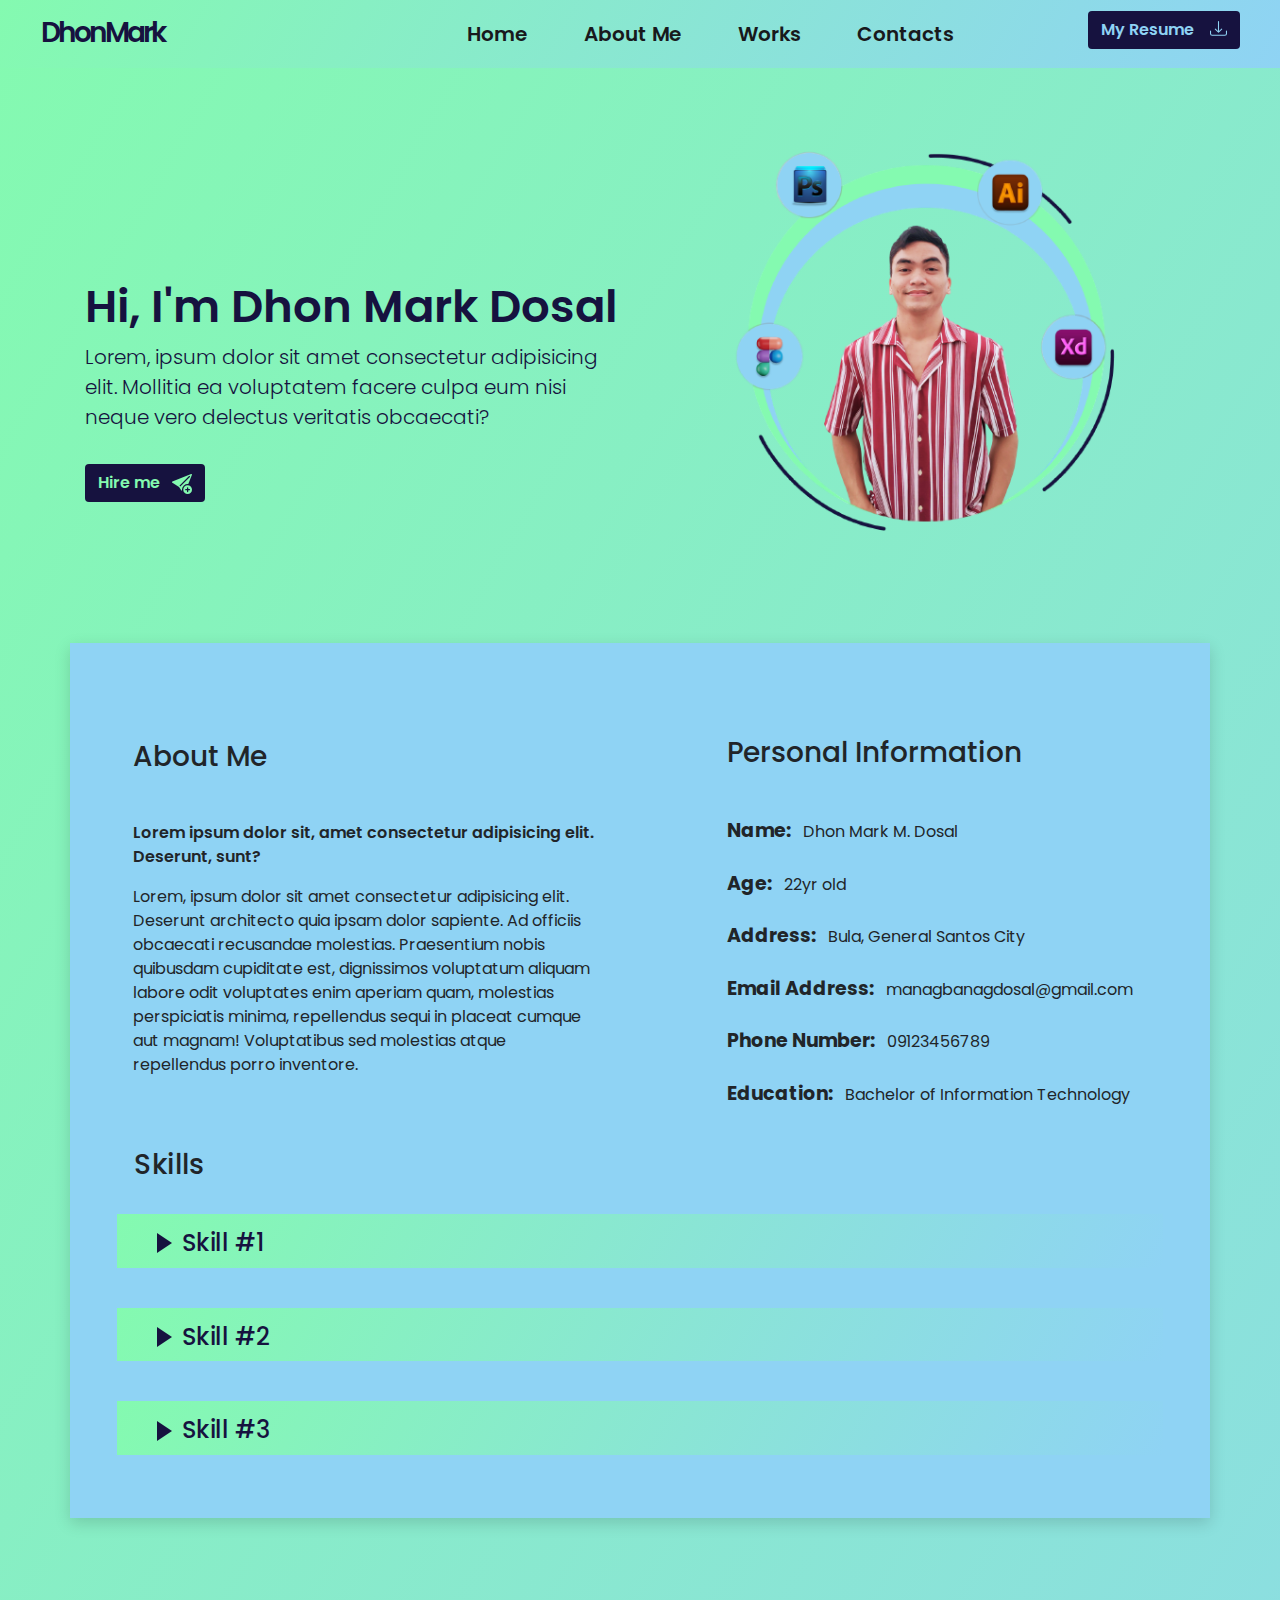
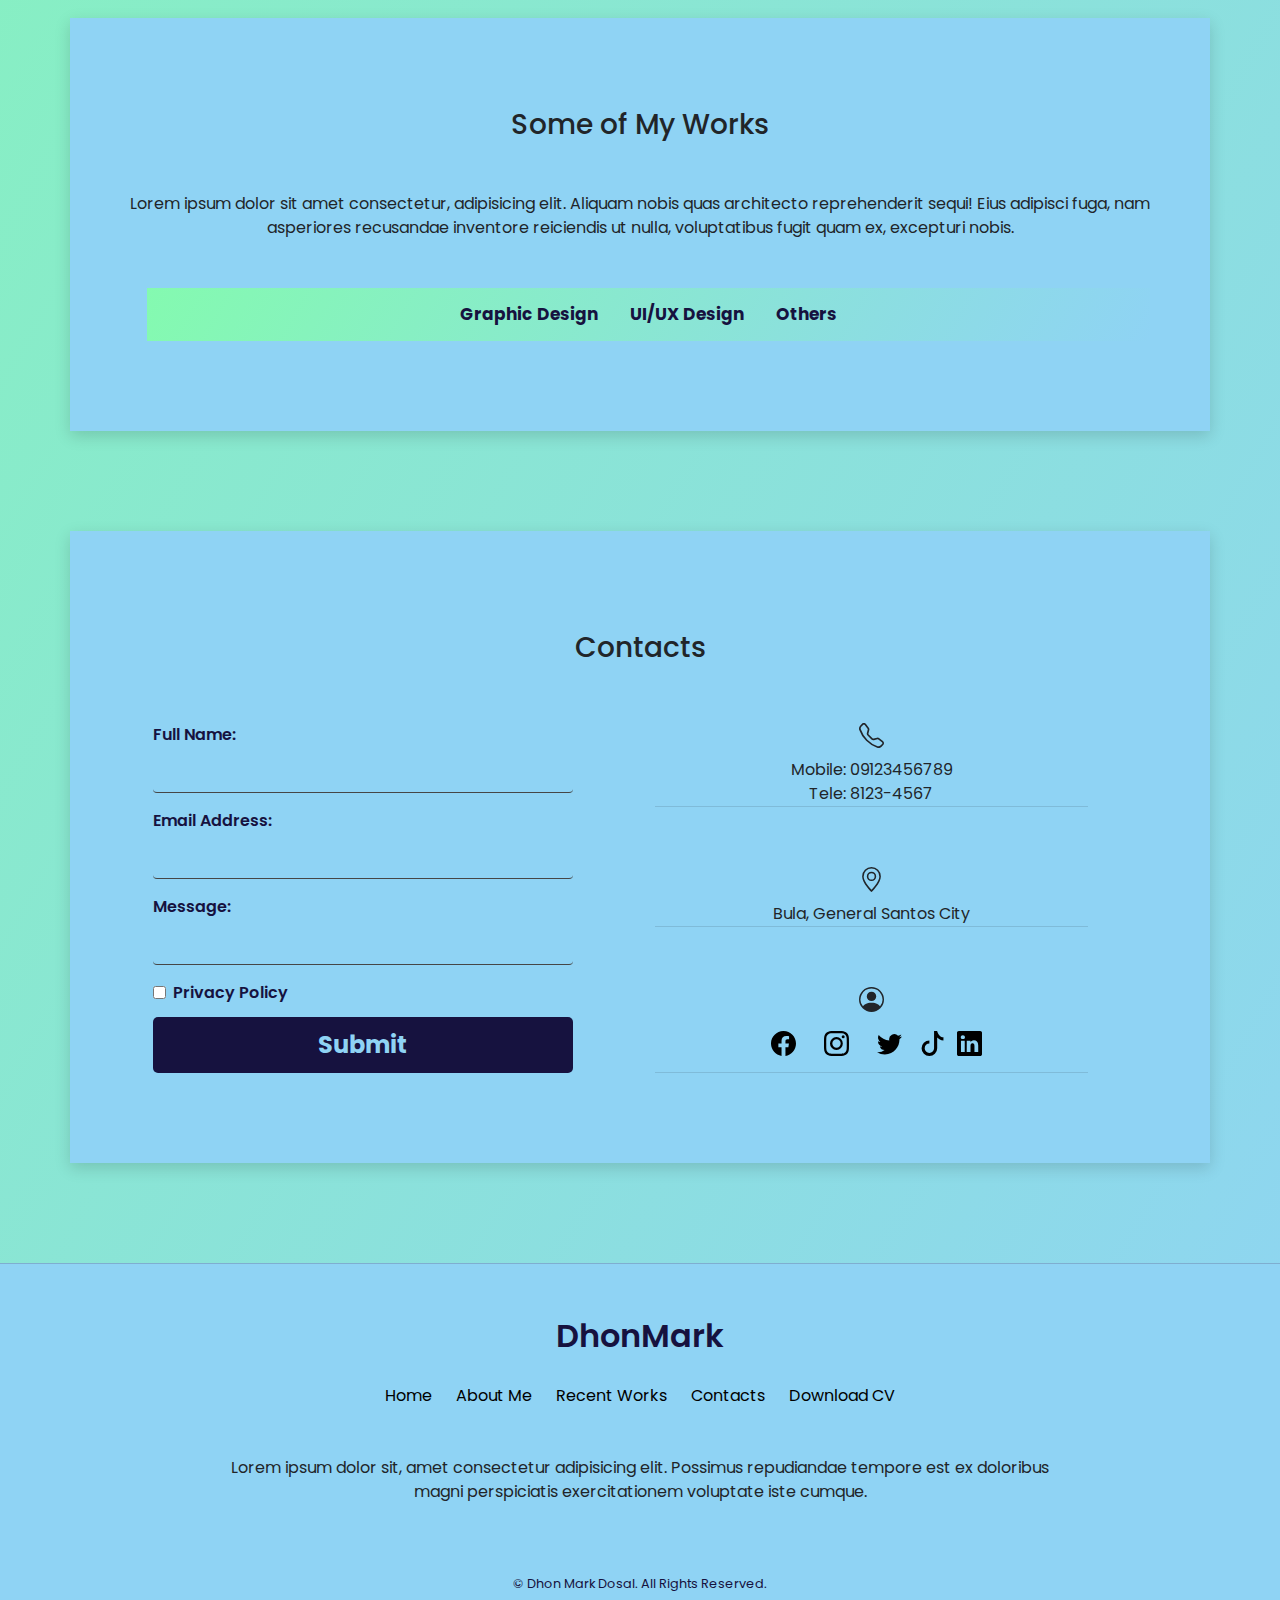
==== commit 30b98683: "part2 new design" ====
--- a/index.html
+++ b/index.html
@@ -25,7 +25,7 @@
     <link
       rel="Webpage icon"
       type="device-icon/png"
-      href="Navigation Bar/LOGO.png"
+      href="images/dhonmarkdosal.png"
     />
     <title>Dhon Mark Dosal Portfolio</title>
     <link rel="Webpage icon" type="device-icon/png" href="image/ej.jpg" />
@@ -38,7 +38,7 @@
     <div class="fixed-top">
         <nav class="navbar navbar-expand-lg navbar-light">
           <a class="navbar-brand" href="index.html">
-            <h3 style="position: relative; top: 3px; left: 25px; letter-spacing: -3px; font-weight: 600;">DhonMark</h3>
+            <h3 style="position: relative; top: 3px; left: 25px; letter-spacing: -3px; font-weight: 600; color: #16123F;">DhonMark</h3>
           </a>
           <button class="navbar-toggler collapsed" type="button" data-toggle="collapse" data-target="#navbarsExampleDefault" aria-controls="navbarsExampleDefault" aria-expanded="false" aria-label="Toggle navigation">
             <span class="my-1 mx-2 close">X</span>
@@ -70,10 +70,10 @@
               </li>
   
         
-           <button data-toggle="modal" data-target="#register_modal" type="button" class="btn .sign"><a style="text-decoration: none; color: #fff;">
-              Download CV<svg xmlns="http://www.w3.org/2000/svg" width="16" height="16" fill="currentColor" class="bi bi-box-arrow-in-right" viewBox="0 0 16 16" style="margin: 0px 0px 1.5px 5px;">
-                <path fill-rule="evenodd" d="M6 3.5a.5.5 0 0 1 .5-.5h8a.5.5 0 0 1 .5.5v9a.5.5 0 0 1-.5.5h-8a.5.5 0 0 1-.5-.5v-2a.5.5 0 0 0-1 0v2A1.5 1.5 0 0 0 6.5 14h8a1.5 1.5 0 0 0 1.5-1.5v-9A1.5 1.5 0 0 0 14.5 2h-8A1.5 1.5 0 0 0 5 3.5v2a.5.5 0 0 0 1 0v-2z"/>
-                <path fill-rule="evenodd" d="M11.854 8.354a.5.5 0 0 0 0-.708l-3-3a.5.5 0 1 0-.708.708L10.293 7.5H1.5a.5.5 0 0 0 0 1h8.793l-2.147 2.146a.5.5 0 0 0 .708.708l3-3z"/>
+           <button data-toggle="modal" data-target="#register_modal" type="button" class="btn .sign"><a style="text-decoration: none; color: #8fd3f4;">
+              My Resume<svg xmlns="http://www.w3.org/2000/svg" width="17" height="17" fill="currentColor" class="bi bi-download ml-3 mb-1" viewBox="0 0 16 16">
+                <path d="M.5 9.9a.5.5 0 0 1 .5.5v2.5a1 1 0 0 0 1 1h12a1 1 0 0 0 1-1v-2.5a.5.5 0 0 1 1 0v2.5a2 2 0 0 1-2 2H2a2 2 0 0 1-2-2v-2.5a.5.5 0 0 1 .5-.5z"/>
+                <path d="M7.646 11.854a.5.5 0 0 0 .708 0l3-3a.5.5 0 0 0-.708-.708L8.5 10.293V1.5a.5.5 0 0 0-1 0v8.793L5.354 8.146a.5.5 0 1 0-.708.708l3 3z"/>
               </svg>
             </a></button>
         </div>
@@ -92,19 +92,17 @@
             <br />
             
             <h2 class="pt-md-5">
-                <!--
-              <span style="color: #34dcd4; font-size: 50px; font-weight: 600;">E<span style="color:#980799;">s</span>te</span>
--->
               <span style="color: #16123F; font-size: 45px; font-weight: 600;">Hi, I'm Dhon Mark Dosal</span>
             </h2>
             <p class="lead" style="color: #16123F;">
               Lorem, ipsum dolor sit amet consectetur adipisicing elit. Mollitia ea voluptatem facere culpa eum nisi neque vero delectus veritatis obcaecati?
             </p>
             
-            <button class="btn mt-3" id="button_reserve" style="position: relative; left: 0;"><a href="" class="btn_sched" style="text-decoration: none; color: #fff;">
-              Hire me!
-              <svg xmlns="http://www.w3.org/2000/svg" width="25" height="25" fill="currentColor" class="bi bi-arrow-right" viewBox="0 0 16 16" style="margin: 2px 2px 4px 15px;">
-                <path fill-rule="evenodd" d="M1 8a.5.5 0 0 1 .5-.5h11.793l-3.147-3.146a.5.5 0 0 1 .708-.708l4 4a.5.5 0 0 1 0 .708l-4 4a.5.5 0 0 1-.708-.708L13.293 8.5H1.5A.5.5 0 0 1 1 8z"/>
+            <button class="btn mt-3" id="button_reserve" style="position: relative; left: 0;"><a href="#contacts" class="btn_sched" style="color: #84fab0;">
+              Hire me
+              <svg xmlns="http://www.w3.org/2000/svg" width="20" height="20" fill="currentColor" class="bi bi-send-plus-fill ml-2" viewBox="0 0 16 16">
+                <path d="M15.964.686a.5.5 0 0 0-.65-.65L.767 5.855H.766l-.452.18a.5.5 0 0 0-.082.887l.41.26.001.002 4.995 3.178 1.59 2.498C8 14 8 13 8 12.5a4.5 4.5 0 0 1 5.026-4.47L15.964.686Zm-1.833 1.89L6.637 10.07l-.215-.338a.5.5 0 0 0-.154-.154l-.338-.215 7.494-7.494 1.178-.471-.47 1.178Z"/>
+                <path d="M16 12.5a3.5 3.5 0 1 1-7 0 3.5 3.5 0 0 1 7 0Zm-3.5-2a.5.5 0 0 0-.5.5v1h-1a.5.5 0 0 0 0 1h1v1a.5.5 0 0 0 1 0v-1h1a.5.5 0 0 0 0-1h-1v-1a.5.5 0 0 0-.5-.5Z"/>
               </svg>
             </a></button>
           </div>
@@ -141,6 +139,7 @@
                    <span style="font-weight: 700; font-size: 19px;">Address:</span> &nbsp; Bula, General Santos City<br><br>
                    <span style="font-weight: 700; font-size: 19px;">Email Address:</span> &nbsp; managbanagdosal@gmail.com<br><br>
                    <span style="font-weight: 700; font-size: 19px;">Phone Number:</span> &nbsp; 09123456789<br><br>
+                   <span style="font-weight: 700; font-size: 19px;">Education:</span> &nbsp; Bachelor of Information Technology<br><br>
                 </p>
             </div>
         </div>
@@ -180,7 +179,7 @@
 
 <div class="container" id="recentworks" style="box-shadow: rgba(0, 0, 0, 0.15) 0px 5px 15px 0px; margin-bottom: 100px; padding: 90px 60px;">
   <h3 style="display: flex; justify-content: center; margin-bottom: 50px;
-  ">All Of My Works</h3>
+  ">Some of My Works</h3>
 
   <div class="row">
     <div class="col-12">
@@ -193,13 +192,13 @@
       <div class="tab">
         <button class="tablinks" onclick="openCity(event, 'workOne')">Graphic Design</button>
         <button class="tablinks" onclick="openCity(event, 'workTwo')">UI/UX Design</button>
-        <button class="tablinks" onclick="openCity(event, 'workThree')">VA</button>
+        <button class="tablinks" onclick="openCity(event, 'workThree')">Others</button>
       </div>
       
-      <div id="workOne" class="tabcontent">
+      <div id="workOne" class="tabcontent" style="margin-top: 30px;">
         <div class="container">
           <div class="row">
-            <div class="col-lg col-sm" style="padding: 60px;">
+            <div class="col-sm" style="">
               <h3>Work 1</h3>
         <p>Lorem ipsum dolor sit amet consectetur adipisicing elit. Iure libero culpa officiis maiores atque quam repellat. Consectetur impedit praesentium doloribus?</p>
             </div>
@@ -210,10 +209,10 @@
         </div>
       </div>
       
-      <div id="workTwo" class="tabcontent">
+      <div id="workTwo" class="tabcontent" style="margin-top: 30px;">
         <div class="container">
           <div class="row">
-            <div class="col-sm" style="padding: 60px;">
+            <div class="col-sm" style="">
               <h3>Work 2</h3>
         <p>Lorem ipsum dolor sit amet consectetur adipisicing elit. Iure libero culpa officiis maiores atque quam repellat. Consectetur impedit praesentium doloribus?</p>
             </div>
@@ -224,10 +223,10 @@
         </div>
       </div>
       
-      <div id="workThree" class="tabcontent">
+      <div id="workThree" class="tabcontent" style="margin-top: 30px;">
         <div class="container">
           <div class="row">
-            <div class="col-sm" style="padding: 60px;">
+            <div class="col-sm" style="">
               <h3>Work 3</h3>
         <p>Lorem ipsum dolor sit amet consectetur adipisicing elit. Iure libero culpa officiis maiores atque quam repellat. Consectetur impedit praesentium doloribus?</p>
             </div>
@@ -255,28 +254,28 @@
         <form action="#">
           <div class="form-group">
             <label for="email">Full Name:</label>
-            <input type="email" class="form-control" id="email" placeholder="" name="email">
+            <input type="text" class="form-control" id="email" placeholder="" name="email">
           </div>
     
           <div class="form-group">
             <label for="emailaddress">Email Address:</label>
-            <input type="password" class="form-control" id="pwd" placeholder="" name="pswd">
+            <input type="text" class="form-control" id="pwd" placeholder="" name="pswd">
           </div>
           <div class="form-group">
             <label for="message">Message:</label>
-            <input type="password" class="form-control" id="pwd" placeholder="" name="pswd">
+            <input type="text" class="form-control" id="pwd" placeholder="" name="pswd">
           </div>
           <div class="form-group form-check">
             <label class="form-check-label">
               <input class="form-check-input" type="checkbox" name="remember"> Privacy Policy
             </label>
           </div>
-          <button style="position: inherit;" type="submit" class="btn-primary">Submit</button>
+          <button style="position: inherit; color: #8fd3f4;" type="submit" class="btn-primary">Submit</button>
         </form>
       </div>
 
       <div class="col-md-5">
-        <p class="card-text text-center;" style="border: 1px solid #0000001c; margin-top: 40px;">
+        <p class="card-text text-center;" style="border-bottom: 1px solid #0000001c; margin-top: 40px;">
           <svg style="margin: 10px 0px;" xmlns="http://www.w3.org/2000/svg" width="25" height="25" fill="currentColor" class="bi bi-telephone" viewBox="0 0 16 16">
             <path d="M3.654 1.328a.678.678 0 0 0-1.015-.063L1.605 2.3c-.483.484-.661 1.169-.45 1.77a17.568 17.568 0 0 0 4.168 6.608 17.569 17.569 0 0 0 6.608 4.168c.601.211 1.286.033 1.77-.45l1.034-1.034a.678.678 0 0 0-.063-1.015l-2.307-1.794a.678.678 0 0 0-.58-.122l-2.19.547a1.745 1.745 0 0 1-1.657-.459L5.482 8.062a1.745 1.745 0 0 1-.46-1.657l.548-2.19a.678.678 0 0 0-.122-.58L3.654 1.328zM1.884.511a1.745 1.745 0 0 1 2.612.163L6.29 2.98c.329.423.445.974.315 1.494l-.547 2.19a.678.678 0 0 0 .178.643l2.457 2.457a.678.678 0 0 0 .644.178l2.189-.547a1.745 1.745 0 0 1 1.494.315l2.306 1.794c.829.645.905 1.87.163 2.611l-1.034 1.034c-.74.74-1.846 1.065-2.877.702a18.634 18.634 0 0 1-7.01-4.42 18.634 18.634 0 0 1-4.42-7.009c-.362-1.03-.037-2.137.703-2.877L1.885.511z"/>
           </svg>
@@ -284,14 +283,14 @@
           Mobile: 09123456789 <br>Tele: 8123-4567
         </p>
 
-        <p class="card-text text-center;" style="margin-top: 50px; border: 1px solid #0000001c; padding: 10px 0px;">
+        <p class="card-text text-center;" style="margin-top: 50px; border-bottom: 1px solid #0000001c;">
           <svg style="margin: 10px 0px;" xmlns="http://www.w3.org/2000/svg" width="25" height="25" fill="currentColor" class="bi bi-geo-alt" viewBox="0 0 16 16">
             <path d="M12.166 8.94c-.524 1.062-1.234 2.12-1.96 3.07A31.493 31.493 0 0 1 8 14.58a31.481 31.481 0 0 1-2.206-2.57c-.726-.95-1.436-2.008-1.96-3.07C3.304 7.867 3 6.862 3 6a5 5 0 0 1 10 0c0 .862-.305 1.867-.834 2.94zM8 16s6-5.686 6-10A6 6 0 0 0 2 6c0 4.314 6 10 6 10z"/>
             <path d="M8 8a2 2 0 1 1 0-4 2 2 0 0 1 0 4zm0 1a3 3 0 1 0 0-6 3 3 0 0 0 0 6z"/>
           </svg><br>
-          City Heights, General Santos City
+          Bula, General Santos City
         </p>
-        <div class="card-text text-center;" style="margin-top: 50px; border: 1px solid #0000001c; padding: 5px 0px;">
+        <div class="card-text text-center;" style="margin-top: 50px; border-bottom: 1px solid #0000001c;">
           <svg style="margin: 10px 0px;" xmlns="http://www.w3.org/2000/svg" width="25" height="25" fill="currentColor" class="bi bi-person-circle" viewBox="0 0 16 16">
             <path d="M11 6a3 3 0 1 1-6 0 3 3 0 0 1 6 0z"/>
             <path fill-rule="evenodd" d="M0 8a8 8 0 1 1 16 0A8 8 0 0 1 0 8zm8-7a7 7 0 0 0-5.468 11.37C3.242 11.226 4.805 10 8 10s4.757 1.225 5.468 2.37A7 7 0 0 0 8 1z"/>
@@ -335,75 +334,6 @@
           </ul>
           </div>
       </div>
-
-      
-      
-  <!--
-      <div class="col-md-6 mt-5">
-        <div class="card" style="">
-          <div class="card-body">
-            <p class="card-text text-center;">Mobile: 09123456789 <br>Tele: 8123-4567</p>
-          </div>
-        </div>
-       
-          <div class="col-md">
-            <div class="card" style="margin-top: 60px;">
-              <div class="card-body">
-                <p class="card-text text-center;">City Heights, General Santos City</p>
-              </div>
-            </div>    
-          </div>
-     
-   
-          <div class="col-md">
-            <div class="card" style="margin-top: 60px;">
-              <div class="card-body text-center;">
-                <ul style="display: flex; justify-content: center; list-style: none; margin-top: 5px;">
-                  <li>
-                    <a href="" class="anc">
-                    <svg id="icon_contact" xmlns="http://www.w3.org/2000/svg" width="25" height="25" fill="currentColor" class="bi bi-facebook" viewBox="0 0 16 16">
-                    <path d="M16 8.049c0-4.446-3.582-8.05-8-8.05C3.58 0-.002 3.603-.002 8.05c0 4.017 2.926 7.347 6.75 7.951v-5.625h-2.03V8.05H6.75V6.275c0-2.017 1.195-3.131 3.022-3.131.876 0 1.791.157 1.791.157v1.98h-1.009c-.993 0-1.303.621-1.303 1.258v1.51h2.218l-.354 2.326H9.25V16c3.824-.604 6.75-3.934 6.75-7.951z"/>
-                  </svg>
-                </a>
-                </li>
-                <li>
-                  <a href="" class="anc">
-                  <svg id="icon_contact" xmlns="http://www.w3.org/2000/svg" width="25" height="25" fill="currentColor" class="bi bi-instagram" viewBox="0 0 16 16">
-                    <path d="M8 0C5.829 0 5.556.01 4.703.048 3.85.088 3.269.222 2.76.42a3.917 3.917 0 0 0-1.417.923A3.927 3.927 0 0 0 .42 2.76C.222 3.268.087 3.85.048 4.7.01 5.555 0 5.827 0 8.001c0 2.172.01 2.444.048 3.297.04.852.174 1.433.372 1.942.205.526.478.972.923 1.417.444.445.89.719 1.416.923.51.198 1.09.333 1.942.372C5.555 15.99 5.827 16 8 16s2.444-.01 3.298-.048c.851-.04 1.434-.174 1.943-.372a3.916 3.916 0 0 0 1.416-.923c.445-.445.718-.891.923-1.417.197-.509.332-1.09.372-1.942C15.99 10.445 16 10.173 16 8s-.01-2.445-.048-3.299c-.04-.851-.175-1.433-.372-1.941a3.926 3.926 0 0 0-.923-1.417A3.911 3.911 0 0 0 13.24.42c-.51-.198-1.092-.333-1.943-.372C10.443.01 10.172 0 7.998 0h.003zm-.717 1.442h.718c2.136 0 2.389.007 3.232.046.78.035 1.204.166 1.486.275.373.145.64.319.92.599.28.28.453.546.598.92.11.281.24.705.275 1.485.039.843.047 1.096.047 3.231s-.008 2.389-.047 3.232c-.035.78-.166 1.203-.275 1.485a2.47 2.47 0 0 1-.599.919c-.28.28-.546.453-.92.598-.28.11-.704.24-1.485.276-.843.038-1.096.047-3.232.047s-2.39-.009-3.233-.047c-.78-.036-1.203-.166-1.485-.276a2.478 2.478 0 0 1-.92-.598 2.48 2.48 0 0 1-.6-.92c-.109-.281-.24-.705-.275-1.485-.038-.843-.046-1.096-.046-3.233 0-2.136.008-2.388.046-3.231.036-.78.166-1.204.276-1.486.145-.373.319-.64.599-.92.28-.28.546-.453.92-.598.282-.11.705-.24 1.485-.276.738-.034 1.024-.044 2.515-.045v.002zm4.988 1.328a.96.96 0 1 0 0 1.92.96.96 0 0 0 0-1.92zm-4.27 1.122a4.109 4.109 0 1 0 0 8.217 4.109 4.109 0 0 0 0-8.217zm0 1.441a2.667 2.667 0 1 1 0 5.334 2.667 2.667 0 0 1 0-5.334z"/>
-                  </svg>
-                </a>
-                </li>
-                <li>
-                  <a href="" class="anc">
-                    <svg id="icon_contact" xmlns="http://www.w3.org/2000/svg" width="25" height="25" fill="currentColor" class="bi bi-twitter" viewBox="0 0 16 16">
-                      <path d="M5.026 15c6.038 0 9.341-5.003 9.341-9.334 0-.14 0-.282-.006-.422A6.685 6.685 0 0 0 16 3.542a6.658 6.658 0 0 1-1.889.518 3.301 3.301 0 0 0 1.447-1.817 6.533 6.533 0 0 1-2.087.793A3.286 3.286 0 0 0 7.875 6.03a9.325 9.325 0 0 1-6.767-3.429 3.289 3.289 0 0 0 1.018 4.382A3.323 3.323 0 0 1 .64 6.575v.045a3.288 3.288 0 0 0 2.632 3.218 3.203 3.203 0 0 1-.865.115 3.23 3.23 0 0 1-.614-.057 3.283 3.283 0 0 0 3.067 2.277A6.588 6.588 0 0 1 .78 13.58a6.32 6.32 0 0 1-.78-.045A9.344 9.344 0 0 0 5.026 15z"/>
-                    </svg>
-                  </a>
-                </li>
-                <li>
-                  <a href="" class="anc">
-                    <svg id="icon_contact" xmlns="http://www.w3.org/2000/svg" width="25" height="25" fill="currentColor" class="bi bi-messenger" viewBox="0 0 16 16">
-                      <path d="M0 7.76C0 3.301 3.493 0 8 0s8 3.301 8 7.76-3.493 7.76-8 7.76c-.81 0-1.586-.107-2.316-.307a.639.639 0 0 0-.427.03l-1.588.702a.64.64 0 0 1-.898-.566l-.044-1.423a.639.639 0 0 0-.215-.456C.956 12.108 0 10.092 0 7.76zm5.546-1.459-2.35 3.728c-.225.358.214.761.551.506l2.525-1.916a.48.48 0 0 1 .578-.002l1.869 1.402a1.2 1.2 0 0 0 1.735-.32l2.35-3.728c.226-.358-.214-.761-.551-.506L9.728 7.381a.48.48 0 0 1-.578.002L7.281 5.98a1.2 1.2 0 0 0-1.735.32z"/>
-                    </svg>
-                  </a>
-                </li>
-                <li>
-                  <a href="" class="anc">
-                    <svg id="icon_contact" xmlns="http://www.w3.org/2000/svg" width="25" height="25" fill="currentColor" class="bi bi-envelope-paper-fill" viewBox="0 0 16 16">
-                      <path fill-rule="evenodd" d="M6.5 9.5 3 7.5v-6A1.5 1.5 0 0 1 4.5 0h7A1.5 1.5 0 0 1 13 1.5v6l-3.5 2L8 8.75l-1.5.75ZM1.059 3.635 2 3.133v3.753L0 5.713V5.4a2 2 0 0 1 1.059-1.765ZM16 5.713l-2 1.173V3.133l.941.502A2 2 0 0 1 16 5.4v.313Zm0 1.16-5.693 3.337L16 13.372v-6.5Zm-8 3.199 7.941 4.412A2 2 0 0 1 14 16H2a2 2 0 0 1-1.941-1.516L8 10.072Zm-8 3.3 5.693-3.162L0 6.873v6.5Z"/>
-                    </svg>
-                  </a>
-                </li>
-                </ul>
-              </div>
-            </div>    
-          </div>
-
-
-      </div>
-      -->
-
-
     </div>  
   </div>
 </div>
@@ -418,13 +348,13 @@
     <div class="row justify-content-center">
     <div class="col-md-9 text-center">
     <div class="footer-site-logo mb-4">
-    <a href="#">DhonMark.</a>
+    <a href="#">DhonMark</a>
     </div>
     <ul class="list-unstyled nav-links mb-5">
-    <li><a href="#">About</a></li>
-    <li><a href="#">About Me</a></li>
-    <li><a href="#">Recent Works</a></li>
-    <li><a href="#">Contacts</a></li>
+    <li><a href="#">Home</a></li>
+    <li><a href="#about">About Me</a></li>
+    <li><a href="#recentworks">Recent Works</a></li>
+    <li><a href="#contacts">Contacts</a></li>
     <li><a href="#">Download CV</a></li>
     </ul>
     <div class="social mb-4">
--- a/style.css
+++ b/style.css
@@ -41,12 +41,13 @@
   background-color: #18191c;
   height: 2px;
   width: 0;
+  left: 50%;
+  bottom: -7px;
+  transition: 0.4s ease-out;
+}
+
+.nav-link:hover:after {
   left: 0;
-  bottom: -10px;
-  transition: 0.3s;
-}
-
-.nav-link:hover:after {
   width: 100%;
 }
 
@@ -59,32 +60,14 @@
   display: inline-block;
   font-weight: 600;
   position: absolute;
-  right: 80px;
+  right: 40px;
   margin-top: 0px;
-  background-color: #18191c;
-}
-/*
-
-.btn_register {
-  background-color: #94618e;
-  display: inline-block;
-  font-weight: 600;
-  border: 1px solid transparent;
-  padding: 0.375rem 0.75rem;
-  border-radius: 0.25rem;
-  color: #16123F;
-}
-
-.btn_login {
-  background-color: #94618e;
-  display: inline-block;
-  font-weight: 600;
-  border: 1px solid transparent;
-  padding: 0.375rem 0.75rem;
-  border-radius: 0.25rem;
-  color: white;
-}
-*/
+  background-color: #16123F;
+}
+.btn:hover {
+  box-shadow: rgba(17, 17, 26, 0.1) 0px 8px 24px, rgba(17, 17, 26, 0.1) 0px 16px 56px, rgba(17, 17, 26, 0.1) 0px 24px 80px;
+  transition: 0.5s ease-out;
+}
 
 @media only screen and (max-width: 991px) {
   .logo {
@@ -213,12 +196,14 @@
 
 /* Change background color of buttons on hover */
 .tab button:hover {
-  background-color: #ddd;
+
 }
 
 /* Create an active/current tablink class */
 .tab button.active {
-  background-color: #ccc;
+  background-color: #8fd3f4;
+  color: #16123F;
+  transition: 1s ease;
 }
 
 /* Style the tab content */
@@ -237,6 +222,11 @@
   margin:50px auto;
   color: #16123F;
   font-weight: 600;
+}
+.form-control {
+  background-color: rgba(0, 0, 0, 0);
+  border: rgba(0, 0, 0, 0);
+  border-bottom: 1px solid rgb(70, 70, 70);
 }
 
 [type="submit"] {
@@ -254,8 +244,9 @@
   font-weight:700;
 }
 [type="submit"]:hover { 
-  background:#f4decb00;
-  color: #16123F;
+  background:#16123F;
+  color: #8fd3f4;
+  box-shadow: rgba(0, 0, 0, 0.2) 0px 12px 28px 0px, rgba(0, 0, 0, 0.1) 0px 2px 4px 0px, rgba(255, 255, 255, 0.05) 0px 0px 0px 1px inset;
 }
 #icon_contact {
   margin: 0px 10px;
@@ -292,7 +283,7 @@
 .footer-16371 .footer-site-logo {
   text-align: center;
   font-size: 2rem;
-  font-weight: 900;
+  font-weight: 600;
 }
 .footer-16371 .footer-site-logo a {
   color: #16123F;
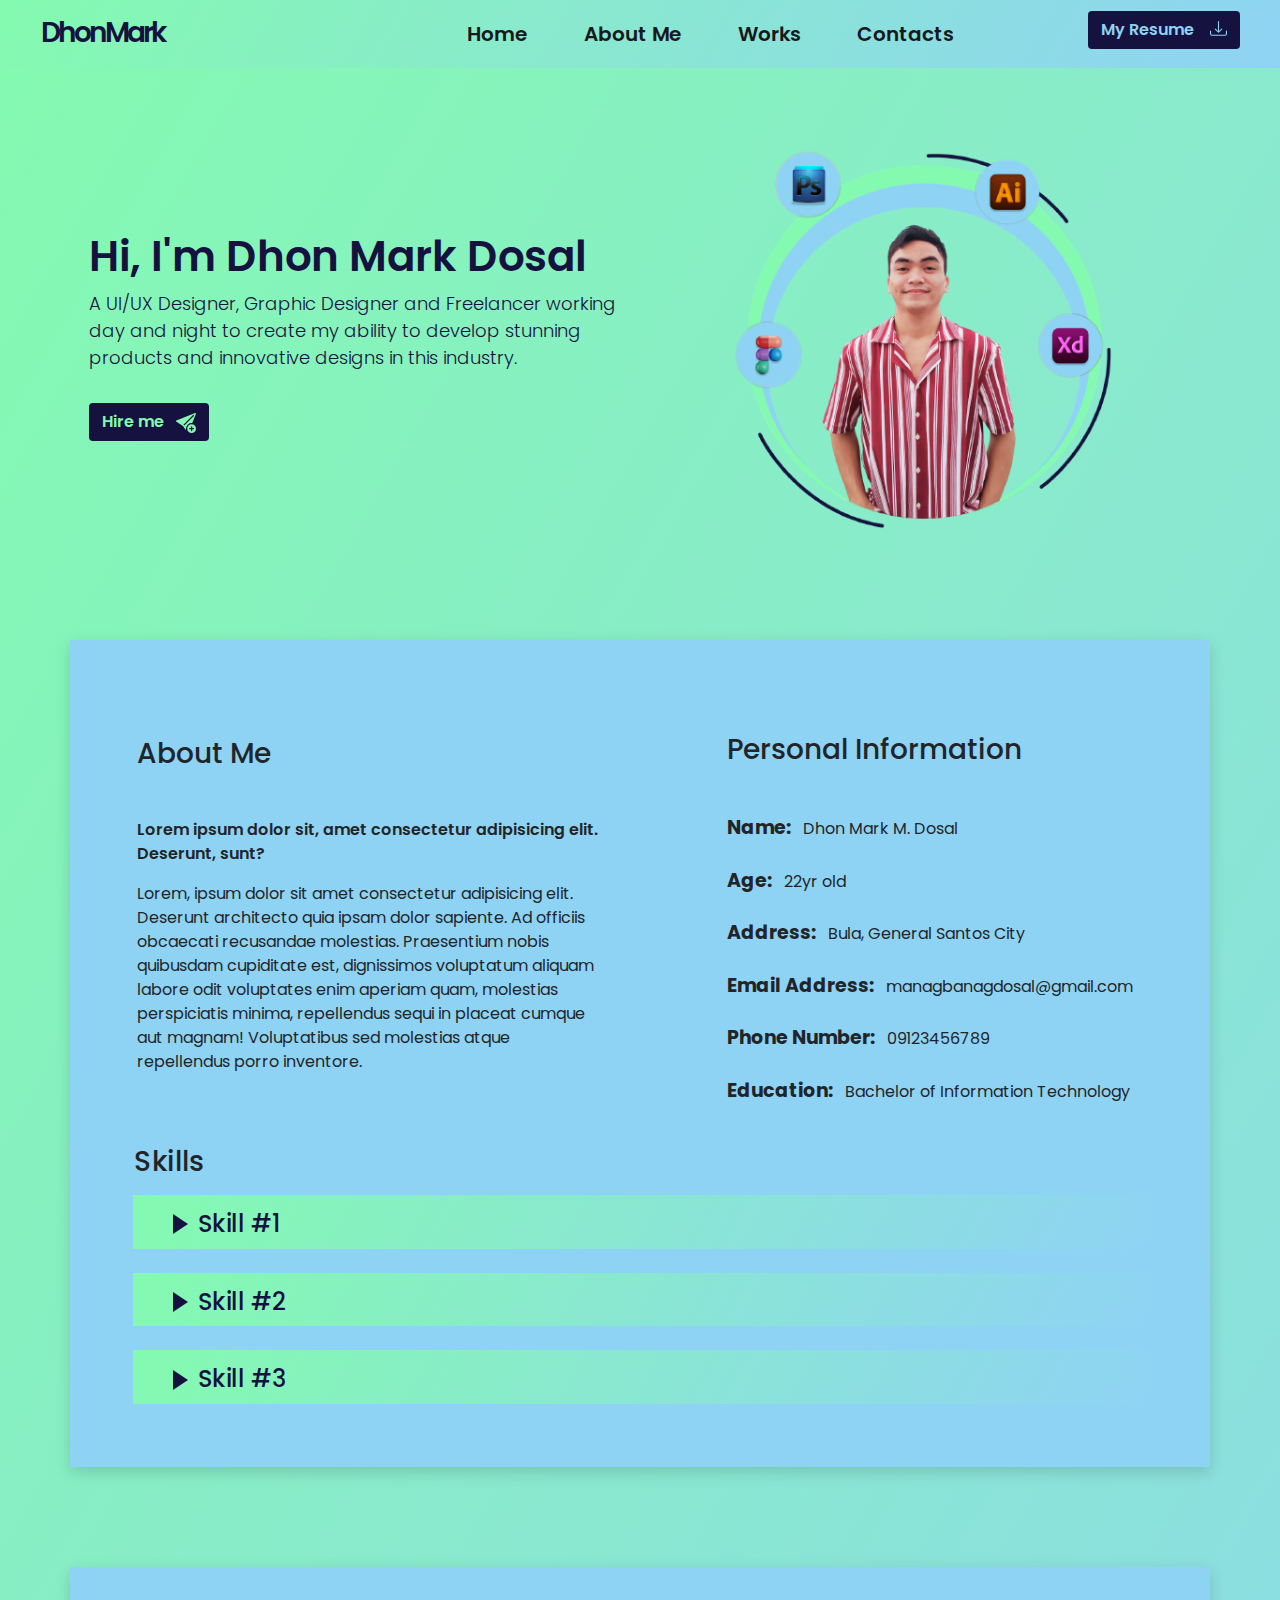
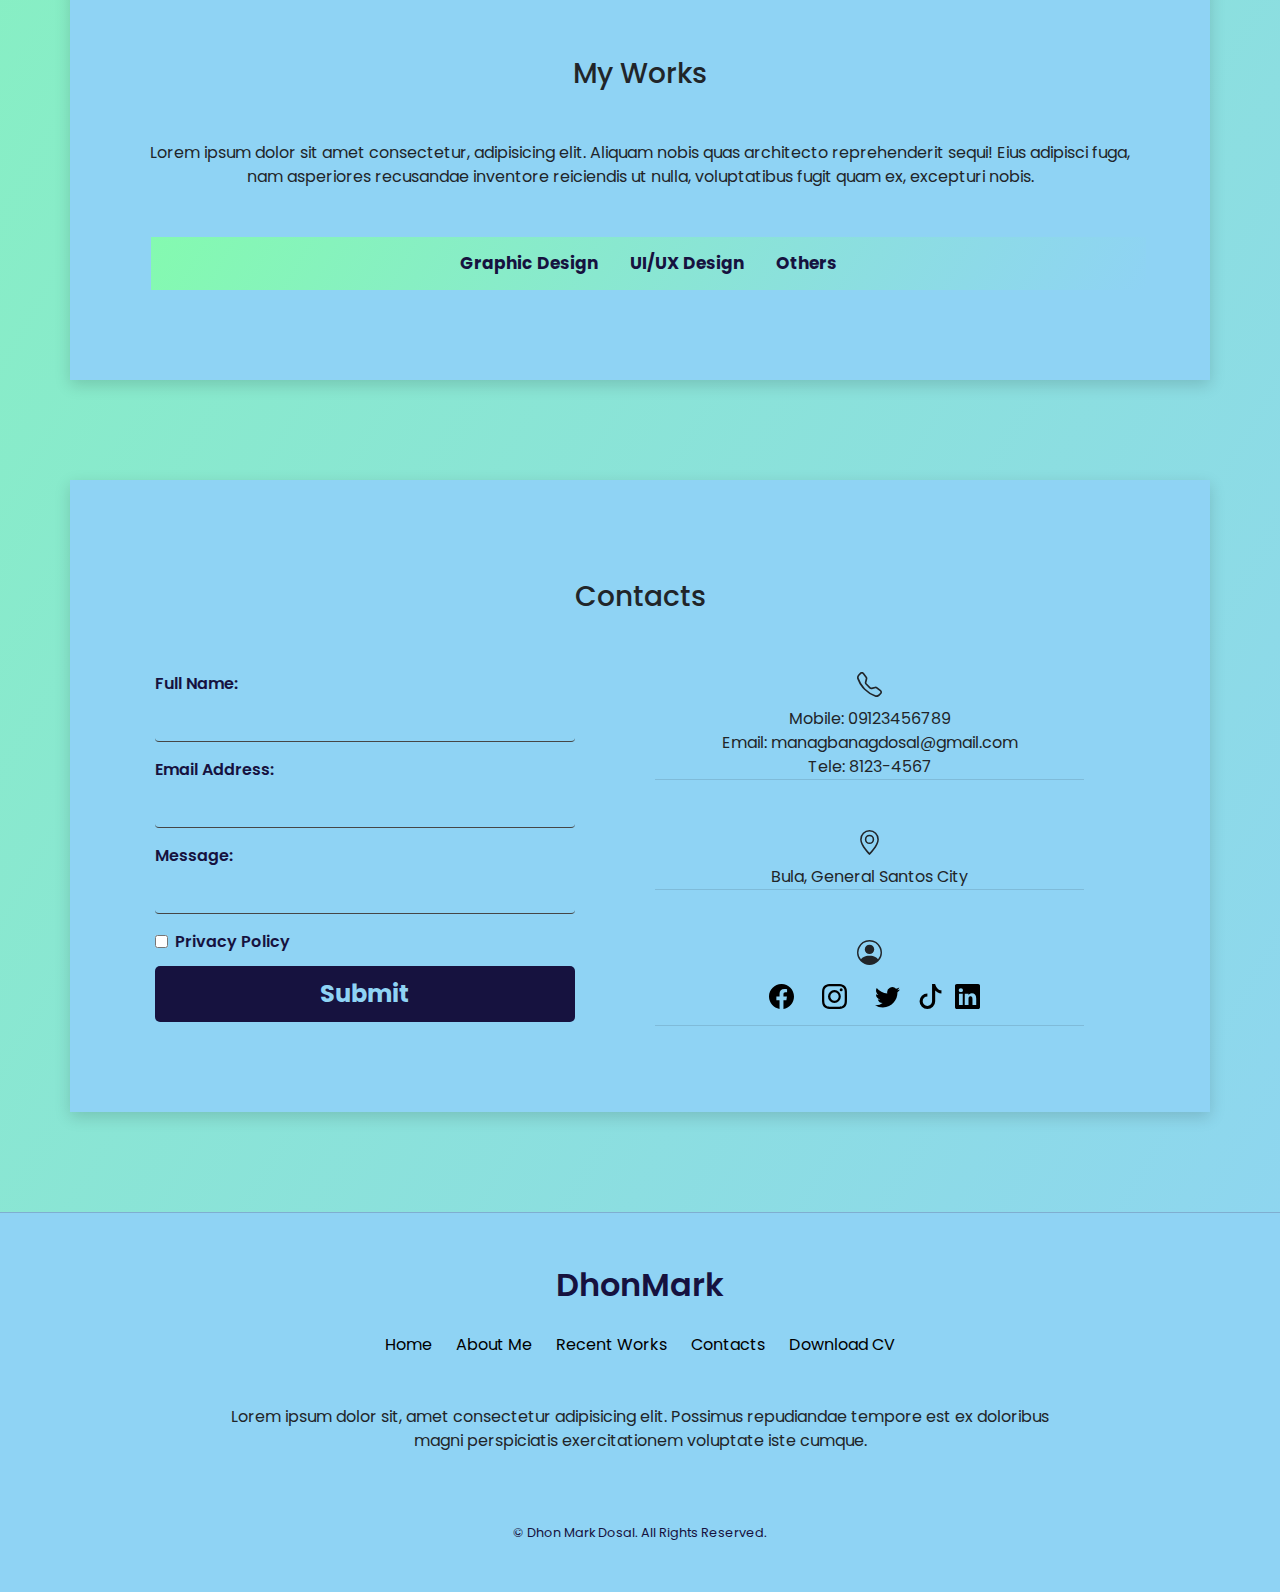
==== commit d04901e3: "new design image published" ====
--- a/index.html
+++ b/index.html
@@ -70,7 +70,7 @@
               </li>
   
         
-           <button data-toggle="modal" data-target="#register_modal" type="button" class="btn .sign"><a style="text-decoration: none; color: #8fd3f4;">
+           <button data-toggle="modal" data-target="#register_modal" type="button" class="btn .sign"><a href="Cover&ResumeHTML.html" target="CL&RS" style="text-decoration: none; color: #8fd3f4;">
               My Resume<svg xmlns="http://www.w3.org/2000/svg" width="17" height="17" fill="currentColor" class="bi bi-download ml-3 mb-1" viewBox="0 0 16 16">
                 <path d="M.5 9.9a.5.5 0 0 1 .5.5v2.5a1 1 0 0 0 1 1h12a1 1 0 0 0 1-1v-2.5a.5.5 0 0 1 1 0v2.5a2 2 0 0 1-2 2H2a2 2 0 0 1-2-2v-2.5a.5.5 0 0 1 .5-.5z"/>
                 <path d="M7.646 11.854a.5.5 0 0 0 .708 0l3-3a.5.5 0 0 0-.708-.708L8.5 10.293V1.5a.5.5 0 0 0-1 0v8.793L5.354 8.146a.5.5 0 1 0-.708.708l3 3z"/>
@@ -87,15 +87,15 @@
 
     <div class="container" style="margin-top: 120px;">
         <div class="row position-relative">
-          <div class="col-sm pt-5 my-3 position-relative">
+          <div class="col-sm my-3 position-relative">
             <br />
             <br />
             
             <h2 class="pt-md-5">
-              <span style="color: #16123F; font-size: 45px; font-weight: 600;">Hi, I'm Dhon Mark Dosal</span>
+              <span style="color: #16123F; font-size: 42px; font-weight: 600;">Hi, I'm Dhon Mark Dosal</span>
             </h2>
-            <p class="lead" style="color: #16123F;">
-              Lorem, ipsum dolor sit amet consectetur adipisicing elit. Mollitia ea voluptatem facere culpa eum nisi neque vero delectus veritatis obcaecati?
+            <p class="lead" style="color: #16123F; font-size: 18px;">
+              A UI/UX Designer, Graphic Designer and Freelancer working day and night to create my ability to develop stunning products and innovative designs in this industry.
             </p>
             
             <button class="btn mt-3" id="button_reserve" style="position: relative; left: 0;"><a href="#contacts" class="btn_sched" style="color: #84fab0;">
@@ -179,7 +179,7 @@
 
 <div class="container" id="recentworks" style="box-shadow: rgba(0, 0, 0, 0.15) 0px 5px 15px 0px; margin-bottom: 100px; padding: 90px 60px;">
   <h3 style="display: flex; justify-content: center; margin-bottom: 50px;
-  ">Some of My Works</h3>
+  ">My Works</h3>
 
   <div class="row">
     <div class="col-12">
@@ -194,7 +194,9 @@
         <button class="tablinks" onclick="openCity(event, 'workTwo')">UI/UX Design</button>
         <button class="tablinks" onclick="openCity(event, 'workThree')">Others</button>
       </div>
-      
+
+      <!-- Work 1 section -->
+
       <div id="workOne" class="tabcontent" style="margin-top: 30px;">
         <div class="container">
           <div class="row">
@@ -202,12 +204,219 @@
               <h3>Work 1</h3>
         <p>Lorem ipsum dolor sit amet consectetur adipisicing elit. Iure libero culpa officiis maiores atque quam repellat. Consectetur impedit praesentium doloribus?</p>
             </div>
-            <div class="col-sm">
-              <img src="image/hehe.png" width="100%" alt="">
-            </div>
-          </div>
-        </div>
+          </div>
+          <div class="row"> 
+            <div class="column"
+            
+            >
+
+              <!--Modal: Roxanne-->
+              <div class="modal fade" id="modal1" tabindex="-1" role="dialog" aria-labelledby="myModalLabel" aria-hidden="true">
+                <div class="modal-dialog modal-lg" role="document">
+        
+                  <!--Content-->
+                  <div class="modal-content">
+        
+                    <!--Body-->
+                    <div class="modal-body mb-0 p-0">
+                        <img class="img-fluid z-depth-1" src="/images/arina.png" 
+                      data-toggle="modal" data-target="#modal1">
+                     
+        
+                    </div>
+        
+        
+                  </div>
+                  <!--/.Content-->
+        
+                </div>
+              </div>
+
+              <!--Modal: Name-->
+              <a><img class="img-fluid z-depth-1" src="/images/arina.png"
+                data-toggle="modal" data-target="#modal1"></a>
+                <!-- modal roxanne end -->
+
+                <!--Modal: Rochelle-->
+              <div class="modal fade" id="modal2" tabindex="-1" role="dialog" aria-labelledby="myModalLabel" aria-hidden="true">
+                <div class="modal-dialog modal-lg" role="document">
+        
+                  <!--Content-->
+                  <div class="modal-content">
+        
+                    <!--Body-->
+                    <div class="modal-body mb-0 p-0">
+                        <img class="img-fluid z-depth-1" src="/images/dasal_.png" 
+                      data-toggle="modal" data-target="#modal2">
+                     
+        
+                    </div>
+        
+        
+        
+                  </div>
+                  <!--/.Content-->
+        
+                </div>
+              </div>
+              <!--Modal: Name-->  
+              <a><img class="img-fluid z-depth-1" data-toggle="modal" data-target="#modal2" src="/images/dasal_.png" alt=""></a>
+               <!-- modal rochelle  end -->
+        
+
+              <!--Modal: my banner -->
+              <div class="modal fade" id="modal3" tabindex="-1" role="dialog" aria-labelledby="myModalLabel" aria-hidden="true">
+                <div class="modal-dialog modal-lg" role="document">
+                  <!--Content-->
+                  <div class="modal-content">
+                    <!--Body-->
+                    <div class="modal-body mb-0 p-0">
+                        <img class="img-fluid z-depth-1" src="/images/banner.png" 
+                      data-toggle="modal" data-target="#modal3">     
+                    </div>
+                  </div>
+                  <!--/.Content-->
+        
+                </div>
+              </div>
+              <!--Modal: Name-->
+        
+              <a><img class="img-fluid z-depth-1" data-toggle="modal" data-target="#modal3" src="/images/banner.png"></a>
+
+               <!-- modal my banner end -->
+            </div>
+
+
+            <div class="column">
+
+              <!--Modal: jurial  -->
+              <div class="modal fade" id="modal4" tabindex="-1" role="dialog" aria-labelledby="myModalLabel" aria-hidden="true">
+                <div class="modal-dialog modal-lg" role="document">
+                  <!--Content-->
+                  <div class="modal-content">
+                    <!--Body-->
+                    <div class="modal-body mb-0 p-0">
+                        <img class="img-fluid z-depth-1" src="/images/markjurial.png" 
+                      data-toggle="modal" data-target="#modal4">     
+                    </div>
+                  </div>
+                  <!--/.Content-->
+        
+                </div>
+              </div>
+              <!--Modal: Name-->
+        
+              <a><img class="img-fluid z-depth-1" data-toggle="modal" data-target="#modal4" src="/images/markjurial.png"></a>
+
+               <!-- modal jurial end -->
+
+
+               <!--Modal: Snj  -->
+              <div class="modal fade" id="modal5" tabindex="-1" role="dialog" aria-labelledby="myModalLabel" aria-hidden="true">
+                <div class="modal-dialog modal-lg" role="document">
+                  <!--Content-->
+                  <div class="modal-content">
+                    <!--Body-->
+                    <div class="modal-body mb-0 p-0">
+                        <img class="img-fluid z-depth-1" src="/images/SnJ.png" 
+                      data-toggle="modal" data-target="#modal5">     
+                    </div>
+                  </div>
+                  <!--/.Content-->
+        
+                </div>
+              </div>
+              <!--Modal: Name-->
+        
+              <a><img  class="img-fluid z-depth-1" data-toggle="modal" data-target="#modal5" src="/images/SnJ.png"></a>
+
+               <!-- modal Snj end -->
+
+                <!--Modal: Logo mark  -->
+              <div class="modal fade" id="modal6" tabindex="-1" role="dialog" aria-labelledby="myModalLabel" aria-hidden="true">
+                <div class="modal-dialog modal-lg" role="document">
+                  <!--Content-->
+                  <div class="modal-content">
+                    <!--Body-->
+                    <div class="modal-body mb-0 p-0">
+                        <img class="img-fluid z-depth-1" src="/images/dhonmarkdosal.png" 
+                      data-toggle="modal" data-target="#modal6">     
+                    </div>
+                  </div>
+                  <!--/.Content-->
+
+                </div>
+              </div>
+              <!--Modal: Name-->
+              <a><img class="img-fluid z-depth-1" data-toggle="modal" data-target="#modal6" src="/images/dhonmarkdosal.png"></a>
+               <!-- modal Logo Mark end -->    
+            </div>  
+
+
+
+            <div class="column">
+
+               <!--Modal: drilon  -->
+               <div class="modal fade" id="modal7" tabindex="-1" role="dialog" aria-labelledby="myModalLabel" aria-hidden="true">
+                <div class="modal-dialog modal-lg" role="document">
+                  <!--Content-->
+                  <div class="modal-content">
+                    <!--Body-->
+                    <div class="modal-body mb-0 p-0">
+                        <img class="img-fluid z-depth-1" src="/images/rochelle.png" 
+                      data-toggle="modal" data-target="#modal7">     
+                    </div>
+                  </div>
+                  <!--/.Content-->
+
+                </div>
+              </div>
+              <!--Modal: Name-->
+              <a><img class="img-fluid z-depth-1" data-toggle="modal" data-target="#modal7" src="/images/rochelle.png"></a>
+               <!-- modal Drilon end -->    
+
+                <!--Modal: jimboy  -->
+                <div class="modal fade" id="modal8" tabindex="-1" role="dialog" aria-labelledby="myModalLabel" aria-hidden="true">
+                  <div class="modal-dialog modal-lg" role="document">
+                    <!--Content-->
+                    <div class="modal-content">
+                      <!--Body-->
+                      <div class="modal-body mb-0 p-0">
+                          <img class="img-fluid z-depth-1" src="/images/jimboy_.png" 
+                        data-toggle="modal" data-target="#modal8">     
+                      </div>
+                    </div>
+                    <!--/.Content-->
+  
+                  </div>
+                </div>
+                <!--Modal: Name-->
+                <a><img class="img-fluid z-depth-1" data-toggle="modal" data-target="#modal8" src="/images/jimboy_.png"></a>
+                 <!-- modal jimboy end --> 
+             
+                    <!--Modal: tools  -->
+                <div class="modal fade" id="modal9" tabindex="-1" role="dialog" aria-labelledby="myModalLabel" aria-hidden="true">
+                  <div class="modal-dialog modal-lg" role="document">
+                    <!--Content-->
+                    <div class="modal-content">
+                      <!--Body-->
+                      <div class="modal-body mb-0 p-0">
+                          <img class="img-fluid z-depth-1" src="/images/Tools.jpg" 
+                        data-toggle="modal" data-target="#modal9">     
+                      </div>
+                    </div>
+                    <!--/.Content-->
+                  </div>
+                </div>
+                <!--Modal: Name-->
+                <a><img class="img-fluid z-depth-1" data-toggle="modal" data-target="#modal9" src="/images/Tools.jpg"></a>
+                 <!-- modal tools end --> 
+            </div>
+          </div>
+        </div> 
       </div>
+
+      <!-- Work UI/UX section -->
       
       <div id="workTwo" class="tabcontent" style="margin-top: 30px;">
         <div class="container">
@@ -216,31 +425,104 @@
               <h3>Work 2</h3>
         <p>Lorem ipsum dolor sit amet consectetur adipisicing elit. Iure libero culpa officiis maiores atque quam repellat. Consectetur impedit praesentium doloribus?</p>
             </div>
-            <div class="col-sm">
-              <img src="image/work1.png" width="100%" alt="">
-            </div>
+          </div>
+          <div class="row"> 
+            <div class="column">
+              
+               <!--Modal: email template 1  -->
+               <div class="modal fade" id="modal10" tabindex="-1" role="dialog" aria-labelledby="myModalLabel" aria-hidden="true">
+                <div class="modal-dialog modal-lg" role="document">
+                  <!--Content-->
+                  <div class="modal-content">
+                    <!--Body-->
+                    <div class="modal-body mb-0 p-0">
+                        <img class="img-fluid z-depth-1" src="/images/hahah.png " 
+                      data-toggle="modal" data-target="#modal10">     
+                    </div>
+                  </div>
+                  <!--/.Content-->
+                </div>
+              </div>
+              <!--Modal: Name-->
+              <a><img class="img-fluid z-depth-1" data-toggle="modal" data-target="#modal10" src="/images/hahah.png"></a>
+               <!-- modal email end -->     
+            </div>
+
+          
+            <div class="column">
+               <!--Modal: email template 2  -->
+               <div class="modal fade" id="modal11" tabindex="-1" role="dialog" aria-labelledby="myModalLabel" aria-hidden="true">
+                <div class="modal-dialog modal-lg" role="document">
+                  <!--Content-->
+                  <div class="modal-content">
+                    <!--Body-->
+                    <div class="modal-body mb-0 p-0">
+                        <img class="img-fluid z-depth-1" src="/images/estellejoy.png " 
+                      data-toggle="modal" data-target="#modal11">     
+                    </div>
+                  </div>
+                  <!--/.Content-->
+                </div>
+              </div>
+              <!--Modal: Name-->
+              <a><img class="img-fluid z-depth-1" data-toggle="modal" data-target="#modal11" style="" src="/images/estellejoy.png"></a>
+               <!-- modal email 2 end -->    
+            </div>  
+
+
+            <div class="column">
+              <!--Modal: email template 3  -->
+              <div class="modal fade" id="modal12" tabindex="-1" role="dialog" aria-labelledby="myModalLabel" aria-hidden="true">
+                <div class="modal-dialog modal-lg" role="document">
+                  <!--Content-->
+                  <div class="modal-content">
+                    <!--Body-->
+                    <div class="modal-body mb-0 p-0">
+                        <img class="img-fluid z-depth-1" src="/images/budz.png " 
+                      data-toggle="modal" data-target="#modal12">     
+                    </div>
+                  </div>
+                  <!--/.Content-->
+                </div>
+              </div>
+              <!--Modal: Name-->
+              <a><img class="img-fluid z-depth-1" data-toggle="modal" data-target="#modal12" src="/images/budz.png"></a>
+               <!-- modal email 3 end -->   
+            </div>
+
+
           </div>
         </div>
       </div>
       
+      <!-- Work 3 section -->
+
       <div id="workThree" class="tabcontent" style="margin-top: 30px;">
         <div class="container">
           <div class="row">
             <div class="col-sm" style="">
               <h3>Work 3</h3>
-        <p>Lorem ipsum dolor sit amet consectetur adipisicing elit. Iure libero culpa officiis maiores atque quam repellat. Consectetur impedit praesentium doloribus?</p>
-            </div>
-            <div class="col-sm">
-              <img src="image/work2.png" width="100%" alt="">
+        <p>WALA PA NI DRE KAY BUSY UG PANGUYAB ANG TAGIYA. Iure libero culpa officiis maiores atque quam repellat. Consectetur impedit praesentium doloribus?</p>
+            </div>
+            <div class="row"> 
+              <div class="column">
+                <img src="" style="width:100%">
+              </div>
+              <div class="column">
+                <img src="" style="width:100%">
+              </div>  
+              <div class="column">
+                <img src="" style="width:100%">
+              </div>
             </div>
           </div>
         </div>
       </div>
-  
     </div>
   </div>
-  
 </div>
+
+
 
 <!-- Contacts-->
 
@@ -270,7 +552,7 @@
               <input class="form-check-input" type="checkbox" name="remember"> Privacy Policy
             </label>
           </div>
-          <button style="position: inherit; color: #8fd3f4;" type="submit" class="btn-primary">Submit</button>
+          <button style="position: inherit; color: #8fd3f4;" type="submit" onclick="alert ('Thank you for reaching me here. I will respond to your message based on the email you provided, maam/sir.')" class="btn-primary">Submit</button>
         </form>
       </div>
 
@@ -280,17 +562,17 @@
             <path d="M3.654 1.328a.678.678 0 0 0-1.015-.063L1.605 2.3c-.483.484-.661 1.169-.45 1.77a17.568 17.568 0 0 0 4.168 6.608 17.569 17.569 0 0 0 6.608 4.168c.601.211 1.286.033 1.77-.45l1.034-1.034a.678.678 0 0 0-.063-1.015l-2.307-1.794a.678.678 0 0 0-.58-.122l-2.19.547a1.745 1.745 0 0 1-1.657-.459L5.482 8.062a1.745 1.745 0 0 1-.46-1.657l.548-2.19a.678.678 0 0 0-.122-.58L3.654 1.328zM1.884.511a1.745 1.745 0 0 1 2.612.163L6.29 2.98c.329.423.445.974.315 1.494l-.547 2.19a.678.678 0 0 0 .178.643l2.457 2.457a.678.678 0 0 0 .644.178l2.189-.547a1.745 1.745 0 0 1 1.494.315l2.306 1.794c.829.645.905 1.87.163 2.611l-1.034 1.034c-.74.74-1.846 1.065-2.877.702a18.634 18.634 0 0 1-7.01-4.42 18.634 18.634 0 0 1-4.42-7.009c-.362-1.03-.037-2.137.703-2.877L1.885.511z"/>
           </svg>
           <br>
-          Mobile: 09123456789 <br>Tele: 8123-4567
+          Mobile: 09123456789<br>Email: managbanagdosal@gmail.com<br>Tele: 8123-4567 
         </p>
 
-        <p class="card-text text-center;" style="margin-top: 50px; border-bottom: 1px solid #0000001c;">
+        <p class="card-text text-center;" style="margin-top: 40px; border-bottom: 1px solid #0000001c;">
           <svg style="margin: 10px 0px;" xmlns="http://www.w3.org/2000/svg" width="25" height="25" fill="currentColor" class="bi bi-geo-alt" viewBox="0 0 16 16">
             <path d="M12.166 8.94c-.524 1.062-1.234 2.12-1.96 3.07A31.493 31.493 0 0 1 8 14.58a31.481 31.481 0 0 1-2.206-2.57c-.726-.95-1.436-2.008-1.96-3.07C3.304 7.867 3 6.862 3 6a5 5 0 0 1 10 0c0 .862-.305 1.867-.834 2.94zM8 16s6-5.686 6-10A6 6 0 0 0 2 6c0 4.314 6 10 6 10z"/>
             <path d="M8 8a2 2 0 1 1 0-4 2 2 0 0 1 0 4zm0 1a3 3 0 1 0 0-6 3 3 0 0 0 0 6z"/>
           </svg><br>
           Bula, General Santos City
         </p>
-        <div class="card-text text-center;" style="margin-top: 50px; border-bottom: 1px solid #0000001c;">
+        <div class="card-text text-center;" style="margin-top: 40px; border-bottom: 1px solid #0000001c;">
           <svg style="margin: 10px 0px;" xmlns="http://www.w3.org/2000/svg" width="25" height="25" fill="currentColor" class="bi bi-person-circle" viewBox="0 0 16 16">
             <path d="M11 6a3 3 0 1 1-6 0 3 3 0 0 1 6 0z"/>
             <path fill-rule="evenodd" d="M0 8a8 8 0 1 1 16 0A8 8 0 0 1 0 8zm8-7a7 7 0 0 0-5.468 11.37C3.242 11.226 4.805 10 8 10s4.757 1.225 5.468 2.37A7 7 0 0 0 8 1z"/>
@@ -374,23 +656,10 @@
     </div>
     </div>
     </footer>
-
-    <!-- Script menu icon -->
-
-    <script>
-      function openCity(evt, cityName) {
-        var i, tabcontent, tablinks;
-        tabcontent = document.getElementsByClassName("tabcontent");
-        for (i = 0; i < tabcontent.length; i++) {
-          tabcontent[i].style.display = "none";
-        }
-        tablinks = document.getElementsByClassName("tablinks");
-        for (i = 0; i < tablinks.length; i++) {
-          tablinks[i].className = tablinks[i].className.replace(" active", "");
-        }
-        document.getElementById(cityName).style.display = "block";
-        evt.currentTarget.className += " active";
-      }
+   
+      <script src="app.js"></script>
+      <script>
+        
       </script>
 
     <!-- Optional JavaScript -->
--- a/style.css
+++ b/style.css
@@ -4,22 +4,27 @@
   margin: 0;
   box-sizing: border-box;
   scroll-behavior: smooth;
+  transition: 0.1s ease-out;
   font-family: "Poppins", sans-serif;
 }
 body {
   background-image: linear-gradient(120deg, #84fab0 0%, #8fd3f4 100%);
 }
-#about, #recentworks, #contacts, footer {
+#about,
+#recentworks,
+#contacts,
+footer {
   background-color: #8fd3f4;
 }
 .navbar {
   background-image: linear-gradient(120deg, #84fab0 0%, #8fd3f4 100%);
 }
-.navbar-toggler>.close {
+.navbar-toggler > .close {
   display: inline;
 }
-.navbar-toggler.collapsed>.close, .navbar-toggler:not(.collapsed)>.navbar-toggler-icon {
-  display:none;
+.navbar-toggler.collapsed > .close,
+.navbar-toggler:not(.collapsed) > .navbar-toggler-icon {
+  display: none;
 }
 
 .logo {
@@ -32,7 +37,7 @@
   font-size: 20px;
   font-weight: 600;
   margin: 0 20px;
-  color: #16123F;
+  color: #16123f;
 }
 
 .nav-link:after {
@@ -62,10 +67,11 @@
   position: absolute;
   right: 40px;
   margin-top: 0px;
-  background-color: #16123F;
+  background-color: #16123f;
 }
 .btn:hover {
-  box-shadow: rgba(17, 17, 26, 0.1) 0px 8px 24px, rgba(17, 17, 26, 0.1) 0px 16px 56px, rgba(17, 17, 26, 0.1) 0px 24px 80px;
+  box-shadow: rgba(17, 17, 26, 0.1) 0px 8px 24px,
+    rgba(17, 17, 26, 0.1) 0px 16px 56px, rgba(17, 17, 26, 0.1) 0px 24px 80px;
   transition: 0.5s ease-out;
 }
 
@@ -114,7 +120,7 @@
 
 div.accordion {
   position: relative;
-  margin: 2em;
+  margin: 1rem 3em;
 }
 .btn_accordion {
   position: absolute;
@@ -127,7 +133,7 @@
 }
 #skill_label {
   background-image: linear-gradient(120deg, #84fab0 0%, #8fd3f4 100%);
-  color: #16123F;
+  color: #16123f;
   padding: 10px;
   position: relative;
 }
@@ -135,7 +141,7 @@
   content: "";
   display: inline-block;
   border: 10px solid transparent;
-  border-left: 15px solid #16123F;
+  border-left: 15px solid #16123f;
 }
 #label_skill {
   cursor: pointer;
@@ -169,11 +175,11 @@
   background: rgba(0, 0, 0, 0);
 }
 
-/* Recent Works Section */ 
+/* Recent Works Section */
 
 .tab {
   overflow: hidden;
-  
+
   background-image: linear-gradient(120deg, #84fab0 0%, #8fd3f4 100%);
   display: flex;
   justify-content: center;
@@ -190,19 +196,18 @@
   padding: 14px 16px;
   transition: 0.3s;
   font-size: 17px;
-  color: #16123F;
+  color: #16123f;
   font-weight: 700;
 }
 
 /* Change background color of buttons on hover */
 .tab button:hover {
-
 }
 
 /* Create an active/current tablink class */
 .tab button.active {
   background-color: #8fd3f4;
-  color: #16123F;
+  color: #16123f;
   transition: 1s ease;
 }
 
@@ -210,17 +215,65 @@
 .tabcontent {
   display: none;
   padding: 6px 12px;
-
   border-top: none;
   margin-left: 18px;
 }
 
-/* Contact Section */ 
-
-form { 
-  max-width:420px; 
-  margin:50px auto;
-  color: #16123F;
+/* Works Output image */
+.row {
+  display: -ms-flexbox; /* IE10 */
+  display: flex;
+  -ms-flex-wrap: wrap; /* IE10 */
+  flex-wrap: wrap;
+  padding: 0 4px;
+}
+
+/* Create four equal columns that sits next to each other */
+.column {
+  -ms-flex: 25%; /* IE10 */
+  flex: 25%;
+  max-width: 33%;
+  margin: 2px 1px;
+}
+
+.column img {
+  vertical-align: middle;
+  width: 100%;
+  cursor: pointer;
+}
+.column img:hover {
+  transition: 0.3s ease;
+  filter: brightness(74%);
+  -webkit-filter: brightness(74%);
+  -moz-filter: brightness(64%);
+  transform: scale(.95);
+}
+
+/* Responsive layout - makes a two column-layout instead of four columns */
+@media screen and (max-width: 800px) {
+  .column {
+    -ms-flex: 50%;
+    flex: 50%;
+    max-width: 50%;
+  }
+}
+
+/* Responsive layout - makes the two columns stack on top of each other instead of next to each other */
+@media screen and (max-width: 600px) {
+  .column {
+    -ms-flex: 100%;
+    flex: 100%;
+    max-width: 100%;
+  }
+}
+
+
+/* Contact Section */
+
+form {
+  max-width: 420px;
+  margin: 50px auto;
+  color: #16123f;
   font-weight: 600;
 }
 .form-control {
@@ -231,22 +284,24 @@
 
 [type="submit"] {
   width: 100%;
-  background: #16123F;
-  border-radius:5px;
-  border:0;
-  cursor:pointer;
+  background: #16123f;
+  border-radius: 5px;
+  border: 0;
+  cursor: pointer;
   color: #fff;
-  font-size:24px;
-  padding-top:10px;
-  padding-bottom:10px;
+  font-size: 24px;
+  padding-top: 10px;
+  padding-bottom: 10px;
   transition: all 0.3s;
-  margin-top:-4px;
-  font-weight:700;
-}
-[type="submit"]:hover { 
-  background:#16123F;
+  margin-top: -4px;
+  font-weight: 700;
+}
+[type="submit"]:hover {
+  background: #16123f;
   color: #8fd3f4;
-  box-shadow: rgba(0, 0, 0, 0.2) 0px 12px 28px 0px, rgba(0, 0, 0, 0.1) 0px 2px 4px 0px, rgba(255, 255, 255, 0.05) 0px 0px 0px 1px inset;
+  box-shadow: rgba(0, 0, 0, 0.2) 0px 12px 28px 0px,
+    rgba(0, 0, 0, 0.1) 0px 2px 4px 0px,
+    rgba(255, 255, 255, 0.05) 0px 0px 0px 1px inset;
 }
 #icon_contact {
   margin: 0px 10px;
@@ -286,7 +341,7 @@
   font-weight: 600;
 }
 .footer-16371 .footer-site-logo a {
-  color: #16123F;
+  color: #16123f;
 }
 .footer-16371 .nav-links {
   padding: 0;
@@ -300,7 +355,7 @@
   color: #000;
 }
 .footer-16371 .nav-links li a:hover {
-  color: #16123F;
+  color: #16123f;
 }
 .footer-16371 .social h3 {
   font-weight: bold;
@@ -330,5 +385,5 @@
   color: #dd4d5a;
 }
 .footer-16371 .copyright {
-  color: #16123F;
-}
+  color: #16123f;
+}
